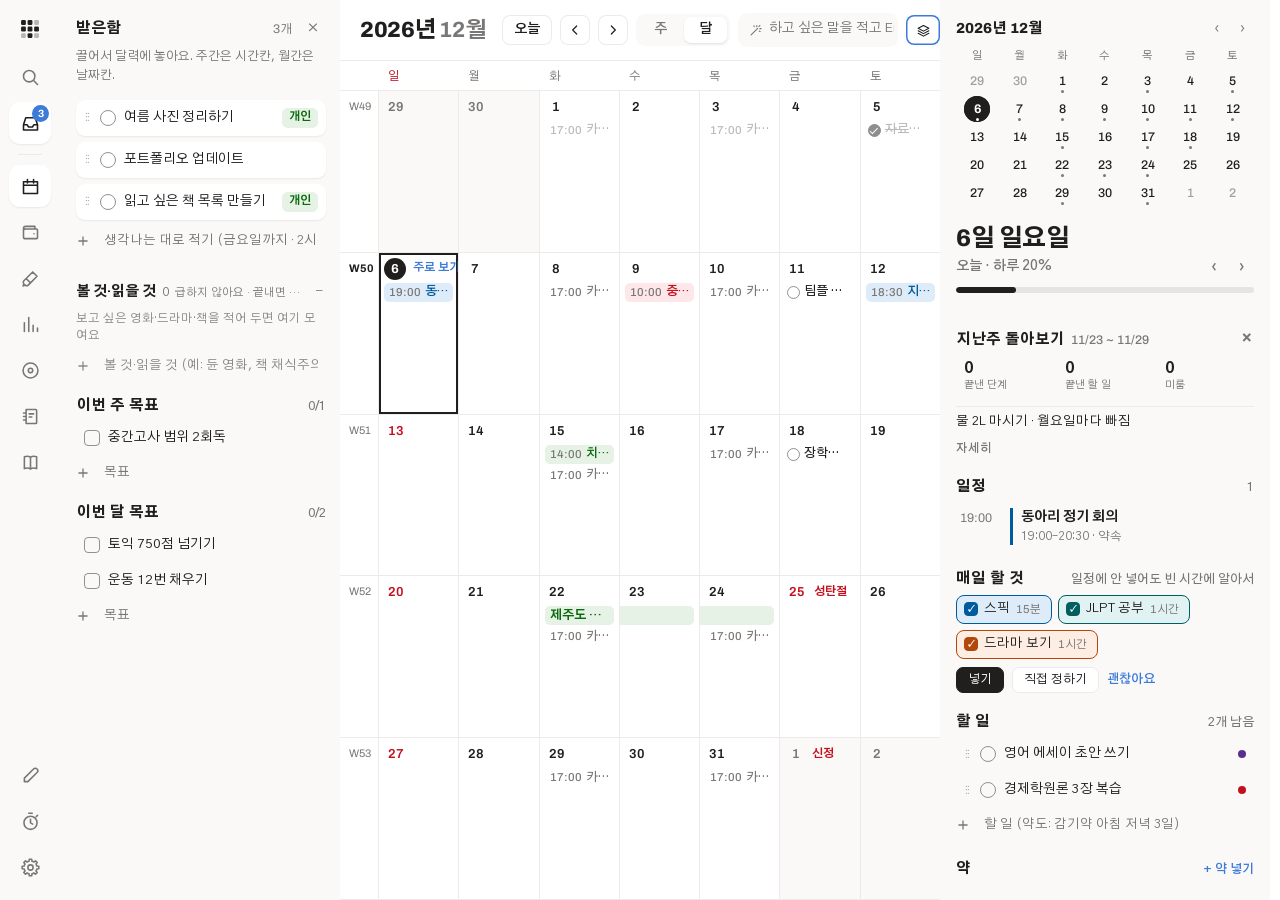
==== index.html @ ebbc8e78 "web 0.20.10-bc2248d" ====
<!doctype html>
<html lang="ko">
  <head>
    <meta charset="UTF-8" />
    <meta name="viewport" content="width=device-width, initial-scale=1.0, maximum-scale=1.0, user-scalable=no, viewport-fit=cover" />
    <meta name="theme-color" content="#A3A3AD" />
    <link rel="manifest" href="./manifest.webmanifest" />
    <link rel="apple-touch-icon" href="./apple-touch-icon.png" />
    <title>기록</title>
    <link rel="icon" type="image/svg+xml" href="./favicon.svg" />
    <link rel="preconnect" href="https://fonts.googleapis.com" />
    <link rel="preconnect" href="https://fonts.gstatic.com" crossorigin />
    <link href="https://fonts.googleapis.com/css2?family=IBM+Plex+Mono:wght@400;500;600&family=IBM+Plex+Sans+KR:wght@400;500;600;700&family=Nunito:wght@600;700;800&display=swap" rel="stylesheet" />
    <script type="module" crossorigin src="./assets/index-BbKGbTPH.js"></script>
    <link rel="stylesheet" crossorigin href="./assets/index-DLinKW2V.css">
  </head>
  <body>
    <!-- 아이폰 화면 자동 업데이트 되돌리기 (lib/liveupdate.js): 새로 받은 화면이 25초 안에 제대로 못 뜨면 예전 화면으로.
         앱 코드가 망가져도 돌도록 여기에 짧게 둠 -->
    <script>
      (function () {
        try {
          var C = window.Capacitor, B = '0.20.10-bc2248d';
          if (!C || !C.isNativePlatform || !C.isNativePlatform() || !C.nativePromise) return;
          var get = function () { return JSON.parse(localStorage.getItem('girok-live') || '{}'); };
          var back = function () {
            var s = get(), b = s.back;
            s.bad = (s.bad || []).filter(function (x) { return x !== B; }).concat([B]).slice(-10);
            delete s.try;
            localStorage.setItem('girok-live', JSON.stringify(s));
            if (!b || !b.path) return;
            C.nativePromise('WebView', 'setServerBasePath', { path: b.path }).then(function () {
              if (b.persist) return C.nativePromise('WebView', 'persistServerBasePath', {});
            });
          };
          var s = get();
          if ((s.bad || []).indexOf(B) >= 0) return back();
          if (!s.try || s.try.id !== B) return;
          s.try.n = (s.try.n || 0) + 1;
          localStorage.setItem('girok-live', JSON.stringify(s));
          if (s.try.n > 3) return back();
          setTimeout(function () { var t = get().try; if (t && t.id === B) back(); }, 25000);
        } catch (e) {}
      })();
    </script>
    <!-- 시작 화면: 플랫 종이색 바탕 가운데 9칸 로고 (예전 화면을 고른 기기는 검은 바탕). 앱 화면이 뜨면 React가 이 내용을 바꿔 그림 -->
    <script>
      (function () {
        var bg = '#fafaf7', fg = '#121212';
        try {
          var u = JSON.parse(localStorage.getItem('yk-ui') || 'null');
          if (u && u.ui === 'classic') { bg = '#000'; fg = '#fff'; }
          else if (matchMedia('(prefers-color-scheme: dark)').matches) { bg = '#151514'; fg = '#e9e8e2'; }
        } catch (e) {}
        document.documentElement.style.setProperty('--boot-bg', bg);
        document.documentElement.style.setProperty('--boot-fg', fg);
      })();
    </script>
    <div id="root"><div id="boot-splash" style="position:fixed;inset:0;background:var(--boot-bg,#fafaf7);color:var(--boot-fg,#121212);display:grid;place-items:center;z-index:9999">
      <svg width="72" height="72" viewBox="0 0 64 64" fill="currentColor" aria-label="기록">
        <rect x="6" y="6" width="14" height="14" rx="3.6"/><rect x="25" y="6" width="14" height="14" rx="3.6"/><rect x="44" y="6" width="14" height="14" rx="3.6" opacity=".3"/>
        <rect x="6" y="25" width="14" height="14" rx="3.6"/><rect x="25" y="25" width="14" height="14" rx="3.6"/><rect x="44" y="25" width="14" height="14" rx="3.6"/>
        <rect x="6" y="44" width="14" height="14" rx="3.6" opacity=".3"/><rect x="25" y="44" width="14" height="14" rx="3.6"/><rect x="44" y="44" width="14" height="14" rx="3.6" opacity=".3"/>
      </svg>
    </div></div>
    <!-- 쉬는 시간 알림 창(#break=)은 시작 화면 없이 (알림이 뜰 때 검은 화면이 깜박이지 않게) -->
    <script>if (/^#break=/.test(location.hash)) document.getElementById('boot-splash').remove();</script>
  </body>
</html>
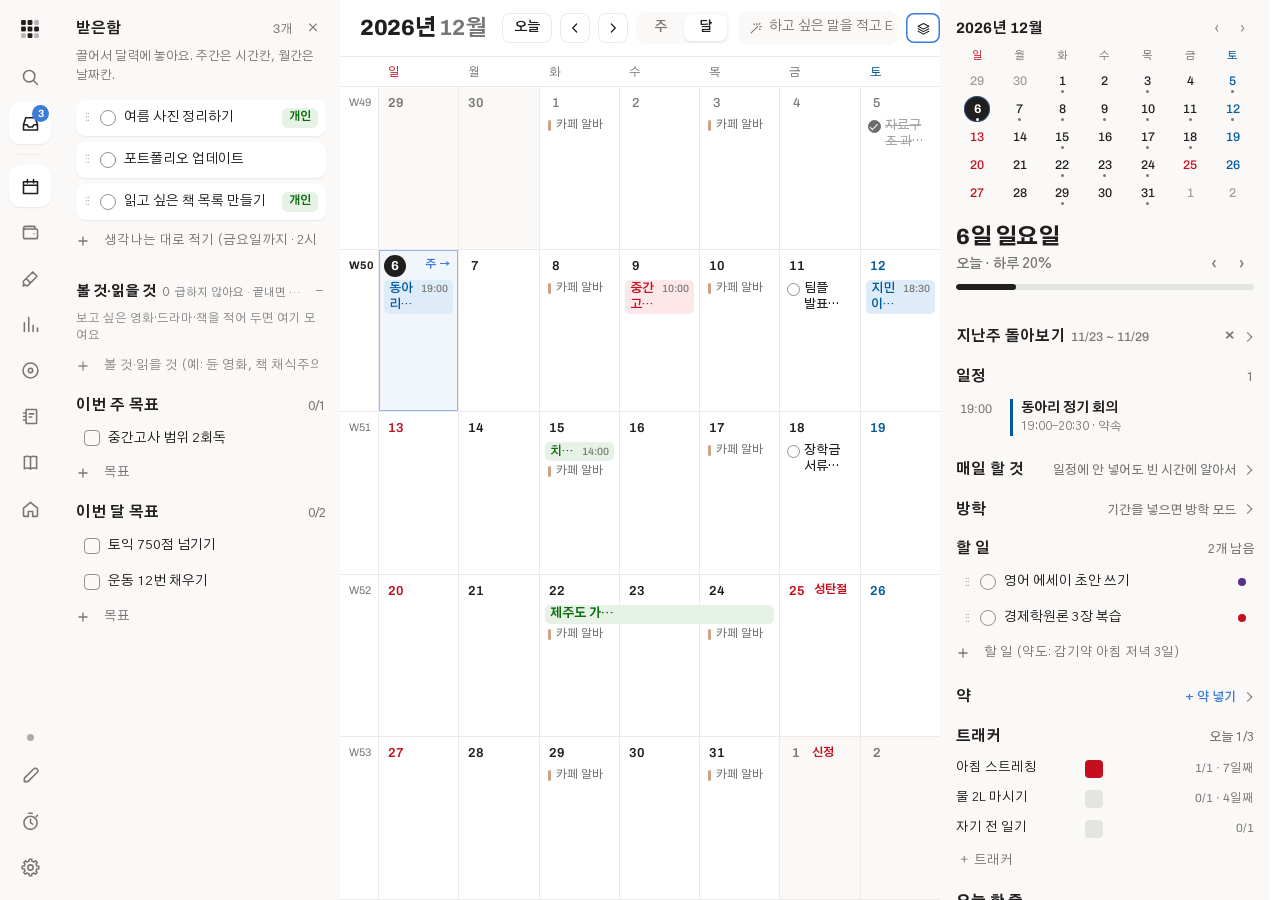
==== commit 367dd455: "web 0.20.23-46574e5" ====
--- a/index.html
+++ b/index.html
@@ -11,8 +11,8 @@
     <link rel="preconnect" href="https://fonts.googleapis.com" />
     <link rel="preconnect" href="https://fonts.gstatic.com" crossorigin />
     <link href="https://fonts.googleapis.com/css2?family=IBM+Plex+Mono:wght@400;500;600&family=IBM+Plex+Sans+KR:wght@400;500;600;700&family=Nunito:wght@600;700;800&display=swap" rel="stylesheet" />
-    <script type="module" crossorigin src="./assets/index-BbKGbTPH.js"></script>
-    <link rel="stylesheet" crossorigin href="./assets/index-DLinKW2V.css">
+    <script type="module" crossorigin src="./assets/index-BGYsm0u8.js"></script>
+    <link rel="stylesheet" crossorigin href="./assets/index-CqKTvM8n.css">
   </head>
   <body>
     <!-- 아이폰 화면 자동 업데이트 되돌리기 (lib/liveupdate.js): 새로 받은 화면이 25초 안에 제대로 못 뜨면 예전 화면으로.
@@ -20,7 +20,7 @@
     <script>
       (function () {
         try {
-          var C = window.Capacitor, B = '0.20.10-bc2248d';
+          var C = window.Capacitor, B = '0.20.23-46574e5';
           if (!C || !C.isNativePlatform || !C.isNativePlatform() || !C.nativePromise) return;
           var get = function () { return JSON.parse(localStorage.getItem('girok-live') || '{}'); };
           var back = function () {
--- a/assets/index-CqKTvM8n.css
+++ b/assets/index-CqKTvM8n.css
@@ -0,0 +1 @@
+@font-face{font-family:Pretendard Variable;src:url(./pretendard-CJuje-Rk.woff2) format("woff2");font-weight:45 920;font-style:normal;font-display:swap}:root{--bg: #fbf3f5;--surface: #ffffff;--surface-2: #fdf1f4;--tab: #f6dfe6;--line: #f1dde3;--fg: #4a3a42;--muted: #9b8790;--accent: #f29bb2;--accent-strong: #d9688b;--accent-soft: #fde6ed;--on-accent: #ffffff;--sun: #e0647f;--sat: #6f8fd8;--ok: #67b98c;--danger: #d9534f;--shadow: 0 14px 34px -22px rgba(201, 92, 128, .45);--font-display: "Pretendard Variable", Pretendard, "Apple SD Gothic Neo", "Malgun Gothic", sans-serif;--font-body: "IBM Plex Sans KR", "Apple SD Gothic Neo", "Malgun Gothic", system-ui, sans-serif;--font-num: "Nunito", "IBM Plex Sans KR", system-ui, sans-serif;--title-tracking: -1px;--title-tracking-sm: -.5px;--r-lg: 22px;--r-md: 14px;--r-sm: 9px}@media (prefers-color-scheme: dark){:root:not([data-theme=light]){--bg: #1d1619;--surface: #271f23;--surface-2: #2f262a;--tab: #3a2c32;--line: #3c3036;--fg: #f4e8ec;--muted: #ab959e;--accent: #f29bb2;--accent-strong: #f5a6bd;--accent-soft: #432c36;--on-accent: #2a1820;--sun: #f28aa0;--sat: #9bb4ee;--ok: #82cfa4;--danger: #f0817d;--shadow: 0 14px 34px -22px rgba(0, 0, 0, .7);color-scheme:dark}}:root[data-theme=dark]{--bg: #1d1619;--surface: #271f23;--surface-2: #2f262a;--tab: #3a2c32;--line: #3c3036;--fg: #f4e8ec;--muted: #ab959e;--accent: #f29bb2;--accent-strong: #f5a6bd;--accent-soft: #432c36;--on-accent: #2a1820;--sun: #f28aa0;--sat: #9bb4ee;--ok: #82cfa4;--danger: #f0817d;--shadow: 0 14px 34px -22px rgba(0, 0, 0, .7);color-scheme:dark}*{box-sizing:border-box}::-webkit-scrollbar{width:8px;height:8px}::-webkit-scrollbar-track{background:transparent}::-webkit-scrollbar-thumb{background:color-mix(in srgb,var(--accent) 35%,transparent);border-radius:99px;border:2px solid transparent;background-clip:padding-box}::-webkit-scrollbar-thumb:hover{background-color:color-mix(in srgb,var(--accent) 70%,transparent)}::-webkit-scrollbar-corner{background:transparent}::-webkit-scrollbar-button{display:none;width:0;height:0}@supports not selector(::-webkit-scrollbar){*{scrollbar-width:thin;scrollbar-color:color-mix(in srgb,var(--accent) 45%,transparent) transparent}}html,body,#root{height:100%}html{-webkit-text-size-adjust:100%;text-size-adjust:100%}body{margin:0;background:var(--bg);color:var(--fg);font-family:var(--font-body);font-size:calc(14px * var(--fs, 1));line-height:1.45;-webkit-font-smoothing:antialiased}button,input,select,textarea{font:inherit;color:inherit}button{cursor:pointer;background:none;border:0;padding:0}button:disabled{cursor:default;opacity:.45}:focus-visible{outline:2px solid var(--accent-strong);outline-offset:2px;border-radius:6px}input,select,textarea{background:var(--surface-2);border:1px solid var(--line);border-radius:var(--r-sm);padding:7px 10px;min-width:0}input:focus,select:focus,textarea:focus{outline:none;border-color:var(--accent);background:var(--surface)}.icon{flex:none;display:block}h1,h2,h3{margin:0;font-weight:700;font-family:var(--font-display);letter-spacing:var(--title-tracking);text-wrap:balance}p{margin:0}.icon-btn{display:grid;place-items:center;width:30px;height:30px;border-radius:50%;color:var(--muted);transition:background .15s,color .15s}.icon-btn:hover:not(:disabled){background:var(--accent-soft);color:var(--accent-strong)}.icon-btn.is-danger{background:var(--danger);color:#fff}.icon-btn--ghost{width:24px;height:24px;opacity:.6}.pill-btn{display:inline-flex;align-items:center;gap:6px;padding:7px 14px;border-radius:999px;background:var(--surface-2);border:1px solid var(--line);font-size:calc(13px * var(--fs, 1));font-weight:500;white-space:nowrap}.pill-btn:hover:not(:disabled){border-color:var(--accent)}.pill-btn--solid{background:var(--accent-strong);border-color:var(--accent-strong);color:var(--on-accent)}.pill-btn--solid:hover:not(:disabled){filter:brightness(1.05)}.pill-btn--ghost{background:transparent}.pill-btn--danger{color:var(--danger)}.pill-btn--danger.is-on{background:var(--danger);color:#fff;border-color:var(--danger)}.text-btn{display:inline-flex;align-items:center;gap:4px;color:var(--accent-strong);font-size:calc(12.5px * var(--fs, 1));font-weight:500}.text-btn:hover{text-decoration:underline}.hint{font-size:calc(11.5px * var(--fs, 1));color:var(--muted)}.empty{font-size:calc(12.5px * var(--fs, 1));color:var(--muted);padding:10px 4px}.count{font-family:var(--font-num);font-weight:700;font-size:calc(12px * var(--fs, 1));color:var(--muted);font-variant-numeric:tabular-nums}.app{display:grid;grid-template-columns:84px minmax(0,1fr);height:100%}.new-btn{display:flex;flex-direction:column;align-items:center;gap:3px;width:58px;padding:10px 0 7px;border-radius:18px;background:var(--accent-strong);color:var(--on-accent);box-shadow:0 8px 18px -10px var(--accent-strong);font-size:calc(11px * var(--fs, 1));font-weight:600}.new-btn:hover{filter:brightness(1.05)}.nav{display:flex;flex-direction:column;gap:4px;width:100%}.main{min-width:0;height:100%;overflow:auto}.home{display:flex;flex-direction:column;min-height:100%;padding:20px 16px}.board{flex:1;display:grid;row-gap:16px;grid-template-rows:minmax(calc(100vh - 40px),auto);grid-template-columns:var(--board-cols, minmax(0, 1fr) 16px var(--w-day, 340px) 16px var(--w-side, 310px));padding:0 8px}body.is-resizing{cursor:col-resize;-webkit-user-select:none;user-select:none}.panel{position:relative;min-width:0;min-height:0;display:flex;flex-direction:column;background:var(--surface);border:1px solid var(--line);border-radius:var(--r-lg);box-shadow:var(--shadow)}.item{display:flex;align-items:center;gap:6px;min-width:0;cursor:grab;-webkit-user-select:none;user-select:none}.item.is-dragging{opacity:.4}.item__title{flex:1;min-width:0;overflow:hidden;text-overflow:ellipsis;white-space:nowrap}.item__repeat{flex:none;color:var(--muted)}.item__time{font-family:var(--font-num);font-size:calc(10.5px * var(--fs, 1));font-weight:700;color:var(--muted);font-variant-numeric:tabular-nums}.item__dot{width:6px;height:6px;border-radius:50%;background:var(--c);flex:none}.item__check{flex:none;display:grid;place-items:center;width:14px;height:14px;border-radius:4px;border:1.6px solid var(--c);color:#fff}.item.is-done .item__check{background:var(--c)}.item.is-done .item__title{text-decoration:line-through;opacity:.5}.item--chip{padding:2px 6px;border-radius:7px;font-size:calc(11.5px * var(--fs, 1));background:color-mix(in srgb,var(--c) 20%,var(--surface))}.item--chip.is-task{background:transparent}.item--chip:hover{background:color-mix(in srgb,var(--c) 32%,var(--surface))}.item--row{padding:8px 10px;border-radius:12px;font-size:calc(13.5px * var(--fs, 1));background:var(--surface-2);border:1px solid transparent}.item--row:hover{border-color:color-mix(in srgb,var(--c) 55%,transparent)}.item--row .item__check{width:18px;height:18px;border-radius:6px}.item--row .item__time{font-size:calc(11px * var(--fs, 1))}.item__label{font-size:calc(10.5px * var(--fs, 1));padding:1px 7px;border-radius:99px;background:color-mix(in srgb,var(--c) 22%,var(--surface));color:var(--fg);white-space:nowrap}.quickadd{display:flex;align-items:center;gap:6px;padding:7px 10px;border-radius:12px;color:var(--muted);border:1px dashed var(--line)}.quickadd:focus-within{border-style:solid;border-color:var(--accent);color:var(--accent-strong);background:var(--surface)}.quickadd input{flex:1;border:0;background:transparent;padding:0;font-size:calc(13px * var(--fs, 1))}.quickadd input:focus{background:transparent}.quickadd--compact{padding:3px 6px;border-radius:8px;border-color:transparent}.quickadd--compact input{font-size:calc(11.5px * var(--fs, 1))}.quickadd--compact:hover{border-color:var(--line)}.add-line{display:flex;align-items:center;gap:6px;padding:7px 10px;font-size:calc(12.5px * var(--fs, 1));color:var(--muted);border-radius:10px}.add-line:hover{color:var(--accent-strong);background:var(--surface-2)}.cal{display:flex;flex-direction:column;height:100%;min-height:0;gap:4px}.month{flex:1;min-height:0;display:flex;flex-direction:column}.is-sun{color:var(--sun)!important}.is-sat{color:var(--sat)!important}.item__days{flex:none;font-family:var(--font-num);font-size:calc(10px * var(--fs, 1));font-weight:700;color:var(--c);filter:brightness(.85);font-variant-numeric:tabular-nums}.item--span,.span-gap{flex:none;height:20px}.item--span{margin:0 -4px;padding:0 6px;border-radius:0;font-size:calc(11.5px * var(--fs, 1));background:color-mix(in srgb,var(--c) 30%,var(--surface))}.item--span.is-start{margin-left:0;border-top-left-radius:7px;border-bottom-left-radius:7px}.item--span.is-end{margin-right:0;border-top-right-radius:7px;border-bottom-right-radius:7px}.item--span:hover{background:color-mix(in srgb,var(--c) 42%,var(--surface))}.item--span .item__title{font-weight:500}.item--span.has-title{position:relative;z-index:1;overflow:visible}.item--span.has-title .item__title{flex:none;width:max-content;max-width:calc(var(--span) * 100% + (var(--span) - 1) * 8px - 16px)}.week{flex:1;min-height:0;display:grid;grid-template-columns:repeat(4,minmax(0,1fr));grid-template-rows:repeat(2,minmax(330px,1fr));gap:10px;padding-top:10px}.day__section{display:flex;flex-direction:column;gap:6px;padding:8px 4px;border-radius:14px}.day__section.is-over{background:var(--accent-soft)}.section-head{display:flex;align-items:center;gap:8px;padding:0 4px;color:var(--fg)}.section-head h3{font-size:calc(14.5px * var(--fs, 1));letter-spacing:var(--title-tracking-sm)}.section-head .text-btn{margin-left:auto}.routine{display:flex;align-items:center;gap:10px;width:100%;padding:7px 10px;border-radius:12px;text-align:left;background:color-mix(in srgb,var(--c) 10%,var(--surface));border:1px solid color-mix(in srgb,var(--c) 25%,transparent)}.routine.is-done{background:color-mix(in srgb,var(--c) 30%,var(--surface))}.panel--inbox{flex:1 1 0;min-height:200px}.inbox__scroll{flex:1;min-height:0;overflow-y:auto;display:flex;flex-direction:column;padding:14px 12px 10px}.panel--inbox .section-head{color:var(--accent-strong)}.panel--inbox .section-head h3{color:var(--fg)}.goal-section,.inbox__section{display:flex;flex-direction:column;gap:6px;padding:4px 4px 12px}.goal-section+.goal-section,.inbox__section{border-top:1.5px dashed var(--line);padding-top:12px}.inbox__section{flex:1}.inbox__section.is-over{background:var(--accent-soft);border-radius:14px}.goal-list{display:flex;flex-direction:column;gap:4px}.goal-row{display:flex;align-items:center;gap:8px;padding:6px 8px 6px 10px;border-radius:11px;background:var(--accent-soft);font-size:calc(13px * var(--fs, 1))}.goal-row__check{flex:none;display:grid;place-items:center;width:17px;height:17px;border-radius:50%;border:1.6px solid var(--accent-strong);color:#fff}.goal-row.is-done .goal-row__check{background:var(--accent-strong)}.goal-row__text{flex:1;min-width:0;overflow-wrap:anywhere}.goal-row.is-done .goal-row__text{text-decoration:line-through;color:var(--muted)}.goal-row__del{display:grid;place-items:center;width:20px;height:20px;border-radius:50%;color:var(--muted);opacity:0}.goal-row:hover .goal-row__del,.goal-row__del:focus-visible{opacity:1}.inbox-list{display:flex;flex-direction:column;gap:5px}.panel--timer{flex:none;padding:14px 14px 12px}.timer__mini{position:absolute;top:8px;right:8px}.play-btn{display:grid;place-items:center;width:48px;height:48px;border-radius:50%;background:var(--accent-strong);color:var(--on-accent);box-shadow:0 10px 20px -12px var(--accent-strong)}.work{display:flex;flex-direction:column;gap:10px}.work__total{display:flex;flex-direction:column;align-items:center;padding:6px 0 2px}.work__label{font-size:calc(12px * var(--fs, 1));color:var(--muted)}.work__big{margin-top:4px;padding:6px 16px;border-radius:14px;font-family:var(--font-num);font-size:calc(34px * var(--fs, 1));font-weight:800;letter-spacing:.04em;line-height:1.15;font-variant-numeric:tabular-nums;color:var(--accent-strong);background:var(--accent-soft);box-shadow:inset 0 0 0 1px color-mix(in srgb,var(--accent) 35%,transparent)}.work__list{display:flex;flex-direction:column;gap:5px;max-height:190px;overflow-y:auto}.wprog{display:flex;align-items:center;gap:8px;padding:6px 6px 6px 10px;border-radius:12px;background:var(--surface-2)}.wprog__dot{width:8px;height:8px;border-radius:50%;background:var(--line);flex:none}.wprog.is-on .wprog__dot{background:var(--ok);box-shadow:0 0 0 3px color-mix(in srgb,var(--ok) 30%,transparent);animation:pulse 1.6s infinite}.wprog__name{flex:1;min-width:0;font-size:calc(13px * var(--fs, 1));overflow:hidden;text-overflow:ellipsis;white-space:nowrap}.wprog__name small{display:block;font-size:calc(10.5px * var(--fs, 1));color:var(--muted)}.wprog__time{font-family:var(--font-num);font-weight:700;font-size:calc(12.5px * var(--fs, 1));white-space:nowrap;font-variant-numeric:tabular-nums}@keyframes pulse{50%{box-shadow:0 0 0 6px transparent}}.addprog{display:flex;flex-direction:column;gap:8px}.addprog__btns{display:flex;justify-content:flex-end;gap:6px}.seg{display:inline-grid;grid-auto-flow:column;grid-auto-columns:1fr;padding:3px;border-radius:99px;background:var(--surface-2);border:1px solid var(--line)}.seg button{padding:4px 12px;border-radius:99px;font-size:calc(12px * var(--fs, 1));font-weight:600;color:var(--muted);white-space:nowrap;text-align:center}.seg button.is-on{background:var(--surface);color:var(--accent-strong);box-shadow:0 2px 8px -4px color-mix(in srgb,var(--accent-strong) 50%,transparent)}.mini-shell{height:100%;padding:12px;display:flex}.mini-shell .panel--timer{flex:1;display:flex;flex-direction:column;gap:12px;justify-content:center}.panel--timer.is-mini .timer__mini{top:10px;right:10px}.toast{position:fixed;left:50%;bottom:calc(24px + env(safe-area-inset-bottom,0px));z-index:70;transform:translate(-50%);display:flex;align-items:center;gap:14px;max-width:calc(100vw - 32px);padding:10px 10px 10px 18px;border-radius:99px;font-size:calc(13px * var(--fs, 1));background:var(--fg);color:var(--bg);box-shadow:0 14px 30px -14px #00000073;animation:toast-in .18s ease-out}.toast span{overflow:hidden;text-overflow:ellipsis;white-space:nowrap}.toast__undo{flex:none;padding:5px 12px;border-radius:99px;font-weight:600;color:var(--fg);background:var(--accent)}.m-shell~.toast,.m-shell+.toast{bottom:calc(88px + env(safe-area-inset-bottom,0px))}@keyframes toast-in{0%{opacity:0;transform:translate(-50%,8px)}}.sticker{position:absolute;-webkit-user-select:none;user-select:none;touch-action:none}.sticker img{width:100%;display:block;pointer-events:none}.modal-backdrop{position:fixed;top:0;right:0;bottom:0;left:0;z-index:60;display:grid;place-items:center;padding:16px;background:color-mix(in srgb,color-mix(in srgb,var(--accent-strong) 30%,#1a1a1a) 35%,transparent);-webkit-backdrop-filter:blur(3px);backdrop-filter:blur(3px)}.modal{width:min(520px,100%);max-height:calc(100vh - 32px);overflow-y:auto;display:flex;flex-direction:column;gap:16px;padding:20px 22px;background:var(--surface);border-radius:24px;box-shadow:0 30px 70px -30px color-mix(in srgb,var(--accent-strong) 55%,#000)}.field{display:flex;flex-direction:column;gap:7px;min-width:0}.chip{display:inline-flex;align-items:center;gap:5px;padding:5px 12px;border-radius:99px;font-size:calc(12.5px * var(--fs, 1));background:var(--surface-2);border:1px solid var(--line)}.chip.is-on{border-color:var(--accent-strong);color:var(--accent-strong);background:var(--accent-soft);font-weight:600}.chip.chip--plat{border-color:color-mix(in srgb,var(--pc) 55%,transparent);background:color-mix(in srgb,var(--pc) 14%,var(--surface));color:var(--fg)}.chip.chip--plat.is-on{background:var(--pc);border-color:var(--pc);color:var(--pf)}.warn{font-size:calc(12px * var(--fs, 1));color:var(--danger)}.page{max-width:1120px;margin:0 auto;padding:28px 24px 60px;display:flex;flex-direction:column;gap:20px}.page__head{display:flex;align-items:flex-end;justify-content:space-between;gap:16px;flex-wrap:wrap}.page__head h1{font-size:calc(32px * var(--fs, 1))}.eyebrow{font-family:var(--font-num);font-size:calc(11px * var(--fs, 1));font-weight:800;letter-spacing:.2em;color:var(--accent-strong)}.tiles{display:grid;grid-template-columns:1.4fr 1fr 1fr 1.2fr;gap:12px}.dot{width:22px;height:22px;border-radius:7px;display:inline-block;vertical-align:middle}.dot.ok{background:var(--c)}.dot.miss{background:color-mix(in srgb,var(--c) 18%,var(--surface));border:1px solid color-mix(in srgb,var(--c) 35%,transparent)}.dot.future{background:var(--surface-2)}.dot.off{background:transparent;border:1px dashed var(--line);cursor:default}.manage{display:flex;flex-direction:column;gap:10px;padding:18px;border-radius:20px;background:var(--surface);border:1px solid var(--line)}.manage h2{font-size:calc(19px * var(--fs, 1))}.manage__list{display:flex;flex-direction:column;gap:6px}.mrow,.manage__new{display:flex;align-items:center;gap:10px;flex-wrap:wrap;padding:6px;border-radius:14px}.mrow{background:color-mix(in srgb,var(--c) 8%,var(--surface-2))}.mrow>input:not(.icon-input),.manage__new>input:not(.icon-input){flex:1 1 160px}.manage__new{border:1px dashed var(--line)}.mrow__swatch{width:14px;height:14px;border-radius:50%;background:var(--c)}.mrow__meta{font-size:calc(12px * var(--fs, 1));color:var(--muted)}.icon-input{width:42px;text-align:center}.daypick{display:flex;gap:3px}.daypick button{width:26px;height:26px;border-radius:50%;font-size:calc(11.5px * var(--fs, 1));color:var(--muted);background:var(--surface);border:1px solid var(--line)}.daypick button.is-on{background:var(--accent-strong);border-color:var(--accent-strong);color:var(--on-accent)}.colorpick{display:flex;gap:4px}.colorpick button{width:18px;height:18px;border-radius:50%;background:var(--c);border:2px solid var(--surface);box-shadow:0 0 0 1px var(--line)}.colorpick button.is-on{box-shadow:0 0 0 2px var(--fg)}.colorpick__custom{position:relative;width:18px;height:18px;border-radius:50%;cursor:pointer;background:conic-gradient(from 0deg,#f29bb2,#f5c27f,#e9c75a,#7fcfb0,#86bdf0,#b79cf0,#f29bb2);border:2px solid var(--surface);box-shadow:0 0 0 1px var(--line)}.colorpick__custom.is-on{background:var(--c);box-shadow:0 0 0 2px var(--fg)}.colorpick__custom input{position:absolute;top:0;right:0;bottom:0;left:0;width:100%;height:100%;opacity:0;cursor:pointer}.setting{display:flex;align-items:center;justify-content:space-between;gap:12px;padding:6px 2px;flex-wrap:wrap}.sync-form{display:flex;flex-direction:column;gap:8px;max-width:360px}.sync-status{display:flex;align-items:center;gap:10px}.sync-status b{display:block;font-weight:600}.sync-status small{display:block;color:var(--muted);font-size:calc(12px * var(--fs, 1));overflow-wrap:anywhere}.sync-dot{flex:none;width:10px;height:10px;border-radius:50%;background:var(--ok)}.sync-dot--syncing{background:var(--accent);animation:pulse 1.2s infinite}.sync-dot--error{background:var(--danger)}.sync-choose{border-color:var(--accent);background:var(--accent-soft)}code{font-size:.92em;padding:1px 5px;border-radius:5px;background:var(--surface-2)}.setting--accent{align-items:flex-start}.btn-row{display:flex;gap:8px;flex-wrap:wrap}.note{font-size:calc(12.5px * var(--fs, 1));color:var(--accent-strong)}@media (max-width: 1240px){.tiles{grid-template-columns:repeat(2,minmax(0,1fr))}}@media (max-width: 860px){.app{grid-template-columns:minmax(0,1fr);grid-template-rows:auto minmax(0,1fr)}.new-btn{flex-direction:row;width:auto;padding:8px 12px;gap:6px}.nav{flex-direction:row;width:auto;margin:0}.board{grid-template-columns:minmax(0,1fr);padding:0}.week{grid-template-columns:repeat(2,minmax(0,1fr));grid-template-rows:none}.panel--inbox{min-height:360px}}.m-shell{height:100%;display:flex;flex-direction:column;background:var(--bg)}.m-main{flex:1;min-height:0;overflow-y:auto;padding:12px 12px calc(96px + env(safe-area-inset-bottom,0px))}.m-main .panel{box-shadow:none}.m-main .panel--inbox{contain:none;flex:none;min-height:0}.m-main .inbox__scroll{overflow:visible}.m-main .inbox__section .hint{display:none}.m-main .page{padding:4px 4px 24px;gap:14px}.m-main .page__head h1{font-size:calc(24px * var(--fs, 1))}.m-main .item--row{padding:10px 12px;font-size:calc(14.5px * var(--fs, 1))}.m-main .item--row .item__check{width:21px;height:21px}.m-main .routine,.m-main .quickadd{padding:10px 12px}.m-main .quickadd input{font-size:calc(15px * var(--fs, 1))}@media (prefers-reduced-motion: reduce){*{transition:none!important;animation:none!important}}.budget{display:flex;flex-direction:column;gap:6px;margin-top:4px}.ledger__h2{display:flex;align-items:center;justify-content:space-between;gap:10px;flex-wrap:wrap}.ledger__h2 h2{font-size:calc(19px * var(--fs, 1))}.field{display:flex;flex-direction:column;gap:5px;min-width:0}.field>span:first-child{font-size:calc(12px * var(--fs, 1));color:var(--muted);font-weight:500}.entry-form{gap:14px}.entry-form.is-edit{border-color:var(--accent);box-shadow:0 0 0 3px var(--accent-soft)}.entry-form__row{display:grid;grid-template-columns:minmax(0,1.3fr) minmax(0,1fr);gap:10px}.amount{display:flex;align-items:center;gap:6px}.amount input{flex:1;font-family:var(--font-num);font-size:calc(22px * var(--fs, 1));font-weight:800;padding:6px 12px;text-align:right;font-variant-numeric:tabular-nums}.amount b{font-weight:600;color:var(--muted)}.catpick{display:flex;flex-wrap:wrap;gap:6px}.catchip{display:inline-flex;align-items:center;gap:4px;padding:5px 11px;border-radius:99px;font-size:calc(12.5px * var(--fs, 1));background:color-mix(in srgb,var(--c) 12%,var(--surface));border:1px solid color-mix(in srgb,var(--c) 30%,transparent)}.catchip.is-on{background:var(--c);border-color:var(--c);color:#fff;font-weight:600;text-shadow:0 1px 2px rgba(0,0,0,.15)}.entry-form__btns{justify-content:flex-end}.budget-input{display:flex;align-items:center;gap:8px;padding-top:10px;border-top:1px dashed var(--line);flex-wrap:wrap}.budget-input label{font-size:calc(12.5px * var(--fs, 1));color:var(--muted)}.budget-input input{flex:1 1 120px;text-align:right;font-family:var(--font-num);font-weight:700}.catman{display:flex;flex-direction:column;gap:6px}.catman .seg{align-self:flex-start;margin-bottom:4px}.m-back{display:inline-flex;align-items:center;gap:4px;margin:0 0 8px;padding:6px 4px;color:var(--accent-strong);font-weight:500}.m-main .manage{padding:14px}.m-main .amount input,.m-main .budget-input input{font-size:calc(18px * var(--fs, 1))}.quick{gap:8px;background:linear-gradient(150deg,var(--accent-soft),var(--surface) 70%)}.regret-check{display:flex;align-items:center;gap:6px;font-size:calc(13px * var(--fs, 1));color:var(--muted);cursor:pointer}.regret-check input{accent-color:var(--accent-strong)}@keyframes fresh{0%,60%{background:var(--accent-soft)}to{background:transparent}}.drawer{position:fixed;z-index:50;top:0;bottom:0;left:84px;width:min(440px,calc(100vw - 84px));display:flex;flex-direction:column;gap:12px;padding:calc(20px + env(safe-area-inset-top,0px)) 20px calc(16px + env(safe-area-inset-bottom,0px));background:var(--surface);border-right:1px solid var(--line);box-shadow:24px 0 50px -30px color-mix(in srgb,var(--accent-strong) 45%,#000);animation:drawer-in .22s ease-out}@keyframes drawer-in{0%{transform:translate(-24px);opacity:0}}.capture{gap:12px}.capture .capture__list{max-height:none;flex:1;min-height:0}.m-shell~.drawer{left:0}.m-shell~.drawer{width:100%;border-right:0;padding-left:max(16px,env(safe-area-inset-left,0px));padding-right:max(16px,env(safe-area-inset-right,0px))}@media (prefers-reduced-motion: reduce){.drawer{animation:none}}.capture__list{display:flex;flex-direction:column;gap:8px;max-height:min(52vh,460px);overflow-y:auto;padding-right:2px}.capture__spacer{flex:1}.crow{display:grid;grid-template-columns:auto minmax(0,1fr) auto;gap:10px;align-items:start;padding:10px;border-radius:14px;background:var(--surface-2);border:1px solid var(--line);--k: var(--accent-strong)}.crow--todo{--k: var(--sat)}.crow--out{--k: var(--danger)}.crow--in{--k: var(--ok)}.crow__kind{min-width:50px;padding:5px 8px;border-radius:99px;font-size:calc(12px * var(--fs, 1));font-weight:700;color:var(--k);background:color-mix(in srgb,var(--k) 14%,var(--surface));border:1px solid color-mix(in srgb,var(--k) 35%,transparent)}.crow__kind:hover{background:color-mix(in srgb,var(--k) 24%,var(--surface))}.crow__body{display:flex;flex-direction:column;gap:6px;min-width:0}.crow__title{font-weight:600;font-size:calc(14.5px * var(--fs, 1));background:var(--surface)}.crow__line{display:flex;align-items:center;gap:6px;flex-wrap:wrap}.crow__amount{width:130px;text-align:right;font-family:var(--font-num);font-weight:800;font-size:calc(16px * var(--fs, 1));background:var(--surface);font-variant-numeric:tabular-nums}.crow__unit{color:var(--muted)}.crow__line select{background:var(--surface)}.crow__meta{display:flex;align-items:center;gap:6px;flex-wrap:wrap;font-size:calc(12.5px * var(--fs, 1))}.crow__meta input{padding:4px 8px;font-size:calc(12.5px * var(--fs, 1));background:var(--surface)}.crow__memo{flex:1 1 120px}.crow__regret{display:inline-flex;align-items:center;gap:2px;cursor:pointer}@media (max-width: 560px){.crow__meta input[type=date]{flex:1 1 120px}}.ledger{max-width:860px}.entry-form__btns{align-items:center}.entry-form__spacer{flex:1}.csum{display:flex;flex-direction:column;gap:8px;padding:12px 14px;border-radius:14px;background:var(--accent-soft);border:1px solid color-mix(in srgb,var(--accent) 40%,transparent)}.csum h3{font-size:calc(15px * var(--fs, 1));letter-spacing:var(--title-tracking-sm)}.csum__group{display:grid;grid-template-columns:74px minmax(0,1fr);gap:8px;align-items:start;--k: var(--accent-strong)}.csum__kind{font-size:calc(12px * var(--fs, 1));font-weight:700;color:var(--k);padding-top:1px}.csum__group ul{margin:0;padding:0;list-style:none;display:flex;flex-direction:column;gap:3px;font-size:calc(13px * var(--fs, 1))}.csum__group--skip{--k: var(--muted);padding-top:8px;border-top:1px dashed color-mix(in srgb,var(--accent) 40%,transparent)}.csum__group--skip ul{color:var(--muted);text-decoration:none}.capture__sub{margin-top:4px}.crow.is-dup{opacity:.6;border-style:dashed}.crow.is-dup .crow__kind{filter:grayscale(1)}.crow__dup{display:flex;align-items:center;justify-content:space-between;gap:8px;flex-wrap:wrap;font-size:calc(12px * var(--fs, 1));color:var(--muted)}.crow.is-dup .crow__dup,.crow__dup .text-btn{opacity:1}.pin-btn.is-on{background:var(--accent-soft);color:var(--accent-strong)}.new-btn.is-open{outline:3px solid var(--accent-soft)}.crow--routine,.crow--check{--k: var(--ok)}.crow__days{display:flex;gap:4px;flex-wrap:wrap}.crow__days button{width:30px;height:28px;border-radius:9px;font-size:calc(12px * var(--fs, 1));background:var(--surface);border:1px solid var(--line);color:var(--muted)}.crow__days button.is-on{background:var(--ok);border-color:var(--ok);color:#fff;font-weight:700}.crow__title--static{padding:6px 2px;font-weight:600;font-size:calc(14.5px * var(--fs, 1))}span.crow__kind{display:inline-block;text-align:center}.crow__emoji{flex:none;width:30px;text-align:center;font-size:calc(18px * var(--fs, 1))}.crow__line .crow__title{flex:1;min-width:0}.ctxmenu{position:fixed;z-index:90;min-width:150px;padding:5px;border-radius:12px;display:flex;flex-direction:column;gap:2px;background:var(--surface);border:1px solid var(--line);box-shadow:0 16px 36px -14px color-mix(in srgb,var(--accent-strong) 45%,#000)}.ctxmenu button{display:flex;align-items:center;gap:8px;padding:8px 10px;border-radius:8px;font-size:calc(13px * var(--fs, 1));text-align:left}.ctxmenu button:hover,.ctxmenu button:focus-visible{background:var(--surface-2);outline:none}.ctxmenu button.is-danger{color:var(--danger)}.ctxmenu button.is-danger:hover,.ctxmenu button.is-danger:focus-visible{background:color-mix(in srgb,var(--danger) 12%,var(--surface))}.qbar{position:sticky;top:env(safe-area-inset-top,0px);z-index:40;padding:14px 16px 10px;background:color-mix(in srgb,var(--bg) 88%,transparent);-webkit-backdrop-filter:blur(8px);backdrop-filter:blur(8px)}.qbar__box{position:relative;max-width:880px;margin:0 auto;display:flex;align-items:center;gap:8px;padding:6px 6px 6px 16px;border-radius:26px;background:var(--surface);border:1px solid var(--line);box-shadow:0 6px 20px -14px color-mix(in srgb,var(--accent-strong) 60%,transparent);transition:border-color .15s,box-shadow .15s}.qbar__box:focus-within{border-color:var(--accent);box-shadow:0 10px 28px -14px color-mix(in srgb,var(--accent-strong) 70%,transparent)}.qbar.is-open .qbar__box{border-bottom-left-radius:14px;border-bottom-right-radius:14px}.qbar__icon{color:var(--accent-strong)}.qbar__input{flex:1;min-width:0;resize:none;border:0;background:none;padding:8px 0;font-size:calc(15px * var(--fs, 1));line-height:1.5;max-height:140px;overflow-y:auto}.qbar__input:focus{background:none}.qbar__go{flex:none;padding:9px 18px;border-radius:20px}.qbar__clear{flex:none}.qbar__drop{max-width:880px;margin:6px auto 0;padding:14px;border-radius:18px;display:flex;flex-direction:column;gap:10px;background:var(--surface);border:1px solid var(--line);box-shadow:0 24px 50px -24px color-mix(in srgb,var(--accent-strong) 55%,#000);max-height:min(70vh,640px);overflow-y:auto}.qbar__rows{display:grid;grid-template-columns:repeat(auto-fill,minmax(340px,1fr));gap:8px}.qbar__foot{display:flex;align-items:center;gap:8px;flex-wrap:wrap;padding-top:8px;border-top:1px solid var(--line)}.qbar .capture__list{max-height:none}.main>.home{min-height:auto}.m-main .qbar{position:relative;top:auto;margin:-12px -12px 8px;padding:10px 12px 8px;background:transparent;-webkit-backdrop-filter:none;backdrop-filter:none}.m-main .qbar__input{font-size:calc(16px * var(--fs, 1))}.m-main .qbar__rows{grid-template-columns:minmax(0,1fr)}.m-main .qbar__go{padding:8px 14px}@media (max-width: 560px){.qbar__rows{grid-template-columns:minmax(0,1fr)}}.qbar__drop{position:absolute;left:0;right:0;top:calc(100% - 4px);width:min(880px,calc(100% - 32px));margin:0 auto}.qbar__input:placeholder-shown{white-space:nowrap;overflow:hidden;text-overflow:ellipsis}.m-main .qbar__drop{width:calc(100% - 24px);max-height:72vh}.crow--meal{--k: var(--sun)}.crow--meal select{flex:none;background:var(--surface)}.section-head.is-grab{cursor:grab}.section-head.is-grab:before{content:"⋮⋮";position:absolute;left:-10px;font-size:calc(11px * var(--fs, 1));letter-spacing:-3px;color:var(--muted);opacity:0;transition:opacity .15s}.section-head.is-grab{position:relative}.section-head.is-grab:before{left:-13px}.routine{background:color-mix(in srgb,var(--c) 18%,var(--surface));border-color:color-mix(in srgb,var(--c) 55%,transparent)}.routine.is-done{background:color-mix(in srgb,var(--c) 55%,var(--surface));border-color:var(--c)}.dot.miss{background:color-mix(in srgb,var(--c) 22%,var(--surface));border-color:color-mix(in srgb,var(--c) 55%,transparent)}.mrow--routine{display:grid;grid-template-columns:42px minmax(140px,1fr) auto auto auto 64px;align-items:center;gap:10px;padding:6px 8px;border-radius:14px}.mrow.mrow--routine{background:color-mix(in srgb,var(--c) 16%,var(--surface));border:1px solid color-mix(in srgb,var(--c) 45%,transparent)}.mrow--new{background:transparent;border:1.5px dashed var(--line)}.mrow--routine>input:not(.icon-input){width:100%}.mrow--routine .icon-input{width:42px;height:36px;padding:0;text-align:center;font-size:calc(17px * var(--fs, 1));background:var(--surface)}.mrow--routine .mrow__action{justify-self:center}.mrow--routine .pill-btn.mrow__action{justify-self:stretch;justify-content:center}.mrow--routine .daypick button.is-on{background:var(--c);border-color:var(--c);color:color-mix(in srgb,var(--c) 22%,#1c1719);font-weight:700}@media (max-width: 1100px){.mrow--routine{grid-template-columns:42px minmax(0,1fr) 64px}.mrow--routine .daypick,.mrow--routine .colorpick,.mrow--routine .mrow__per{grid-column:2 / 3}.mrow--routine .mrow__action{grid-column:3;grid-row:1}}.layout-chip{display:inline-flex;align-items:center;gap:6px;padding:6px 12px 6px 8px;border-radius:99px;font-size:calc(13px * var(--fs, 1));background:var(--surface-2);border:1px solid var(--line);color:var(--muted)}.layout-chip.is-on{background:var(--accent-soft);border-color:var(--accent);color:var(--fg);font-weight:500}.mrow--label{display:grid;grid-template-columns:14px minmax(60px,1fr) auto auto 30px;align-items:center;gap:8px;column-gap:14px;padding-left:14px;flex-wrap:nowrap}.mrow--cat{display:grid;grid-template-columns:42px minmax(60px,1fr) auto 30px;align-items:center;gap:8px;flex-wrap:nowrap}.mrow--label>input,.mrow--cat>input:not(.icon-input){width:100%;min-width:0}.mrow--label .mrow__meta{white-space:nowrap}.mrow--cat{grid-template-columns:42px minmax(60px,1fr) 150px auto 30px}.budget-field input{font-size:calc(14px * var(--fs, 1));padding:6px 10px;background:var(--surface)}.budget-field b{font-size:calc(12.5px * var(--fs, 1))}@media (max-width: 760px){.mrow--cat{grid-template-columns:42px minmax(0,1fr) 120px 30px}.mrow--cat .colorpick{grid-column:2 / -1}}.budget-field input::placeholder{font-weight:400;color:var(--muted);opacity:.7}.mrow.mrow--cat{background:color-mix(in srgb,var(--c) 16%,var(--surface));border:1px solid color-mix(in srgb,var(--c) 45%,transparent)}.mrow--cat .icon-input{background:color-mix(in srgb,var(--c) 28%,var(--surface));border-color:transparent}.mrow--cat>input:not(.icon-input){background:var(--surface)}.mrow.mrow--label{background:color-mix(in srgb,var(--c) 16%,var(--surface));border:1px solid color-mix(in srgb,var(--c) 45%,transparent)}.mrow--label>input{background:var(--surface)}.lcell__add{position:absolute;left:2px;right:2px;bottom:4px;z-index:3;display:flex;flex-direction:column;gap:2px}.lcell__add input{width:100%;font-size:calc(12px * var(--fs, 1));padding:5px 6px;background:var(--surface);border-color:var(--accent);box-shadow:0 6px 16px -10px var(--accent-strong)}.lcell__add small{font-size:calc(10.5px * var(--fs, 1));color:var(--danger);background:var(--surface);padding:0 4px;border-radius:4px}.crow--plan{--k: color-mix(in srgb, var(--accent-strong) 70%, var(--muted))}.crow--plan{border-style:dashed}.allday{flex:1 1 auto;min-width:0;overflow:hidden;text-overflow:ellipsis;white-space:nowrap;font-size:calc(11.5px * var(--fs, 1));font-weight:700;color:color-mix(in srgb,var(--c) 75%,var(--fg));cursor:pointer;letter-spacing:-.2px}.allday+.allday:before{content:"· ";color:var(--muted);font-weight:400}.allday:hover{text-decoration:underline}.allday.is-done{text-decoration:line-through;opacity:.5}.tracker{display:flex;flex-direction:column;align-items:center;gap:4px;padding:8px 6px 6px;border-radius:16px;background:color-mix(in srgb,var(--c) 8%,var(--surface));border:1px solid color-mix(in srgb,var(--c) 30%,transparent)}@keyframes apple-pop{0%{transform:scale(.3)}70%{transform:scale(1.25)}to{transform:scale(1)}}.tracker.is-done{background:color-mix(in srgb,var(--c) 18%,var(--surface))}.tracker-form{display:flex;flex-wrap:wrap;align-items:center;gap:8px;padding:10px;border-radius:14px;border:1.5px dashed var(--line)}.tracker-form>input{flex:1 1 140px}.tracker-form__goal{display:inline-flex;align-items:center;gap:4px;font-size:calc(13px * var(--fs, 1));color:var(--muted)}.tracker-form__goal input{width:64px;text-align:right}.tracker-form__colors{display:flex;gap:5px}.tracker-form__colors button{width:20px;height:20px;border-radius:50%;background:var(--c);border:2px solid var(--surface);box-shadow:0 0 0 1px var(--line)}.tracker-form__colors button.is-on{box-shadow:0 0 0 2px var(--fg)}.tracker-form__btns{display:flex;gap:6px;margin-left:auto}.tracker{display:flex;flex-direction:column;align-items:stretch;gap:6px;padding:8px 10px;border-radius:14px;background:color-mix(in srgb,var(--c) 8%,var(--surface));border:1px solid color-mix(in srgb,var(--c) 30%,transparent)}.tracker.is-full{background:color-mix(in srgb,var(--c) 16%,var(--surface))}.apple-btn{display:grid;place-items:center;padding:1px;border-radius:8px;transition:transform .12s}.apple-btn:hover{transform:scale(1.12)}.apple-btn:active{transform:scale(.92)}.tracker-form__fruits{display:flex;gap:4px;flex-wrap:wrap;width:100%}.tracker-form__fruits button{padding:4px;border-radius:10px;border:1.5px solid transparent;--c: var(--accent)}.tracker-form__fruits button.is-on{border-color:var(--c);background:color-mix(in srgb,var(--c) 12%,var(--surface))}.tracker-form>.tracker-form__sub{flex:1 1 100%}.csum em.is-over{color:var(--danger)}.csum__group--plan{--k: var(--ok);padding-top:8px;border-top:1px dashed color-mix(in srgb,var(--accent) 40%,transparent)}.csum__check{display:flex;gap:6px;align-items:flex-start;cursor:pointer}.csum__check input{margin-top:3px;accent-color:var(--accent-strong)}.csum em{font-style:normal;color:var(--muted)}.m-main .tracker,.m-main .item,.m-main .routine{-webkit-touch-callout:none;-webkit-user-select:none;user-select:none}.m-chip{display:block;min-width:0;padding:1px 3px;border-radius:5px;font-size:calc(10px * var(--fs, 1));line-height:1.35;letter-spacing:-.03em;text-align:left;white-space:normal;word-break:break-all;overflow-wrap:anywhere;background:color-mix(in srgb,var(--c, var(--muted)) 22%,var(--surface));color:var(--fg);pointer-events:none;position:relative;z-index:1}.m-chip.is-done{opacity:.5;text-decoration:line-through}.m-chip{word-break:keep-all;overflow-wrap:anywhere;font-size:calc(10.5px * var(--fs, 1));padding:1px 2px}.m-chip{white-space:nowrap;overflow:hidden;text-overflow:clip;letter-spacing:-.05em}.m-chip{white-space:nowrap;overflow:hidden;text-overflow:clip;font-size:calc(10px * var(--fs, 1));font-size:clamp(9px,2.85cqw,12px);letter-spacing:-.04em;word-spacing:-.12em;padding:1px 2px}.m-chip{font-size:calc(10.5px * var(--fs, 1));letter-spacing:-.02em;word-spacing:normal;padding:1px 3px}.m-main .section-head.is-grab{-webkit-touch-callout:none;-webkit-user-select:none;user-select:none;touch-action:pan-y}.item.is-lifted{opacity:.5;transform:scale(.98);transition:transform .12s}.item{position:relative}.item.is-drop-before:before,.item.is-drop-after:after{content:"";position:absolute;left:4px;right:4px;height:3px;border-radius:3px;background:var(--accent-strong);pointer-events:none}.item.is-drop-before:before{top:-4px}.item.is-drop-after:after{bottom:-4px}.m-main .item,.m-chip{-webkit-touch-callout:none;-webkit-user-select:none;user-select:none}.m-chip.is-lifted{opacity:.35}.m-chip--ghost{z-index:1000;pointer-events:none;margin:0;white-space:nowrap;font-size:calc(12px * var(--fs, 1));padding:3px 7px;border-radius:7px;box-shadow:0 8px 20px -6px #50283c59;transform:scale(1.05);opacity:.95}.pic-ico{display:inline-block;position:relative;flex:none}.pic-ico img,.pic-ico i{position:absolute;top:0;right:0;bottom:0;left:0;width:100%;height:100%;display:block}.pic-ico i{background:color-mix(in srgb,var(--c) 50%,#6b5a62);-webkit-mask-size:contain;mask-size:contain;-webkit-mask-repeat:no-repeat;mask-repeat:no-repeat;-webkit-mask-position:center;mask-position:center}.pic-list{display:flex;flex-wrap:wrap;gap:10px}.pic-card{position:relative;display:flex;flex-direction:column;align-items:center;gap:4px;padding:10px 10px 8px;border-radius:14px;border:1px solid var(--line);background:var(--surface);min-width:112px}.pic-card__pair{display:flex;gap:6px}.pic-card small{font-size:calc(11.5px * var(--fs, 1));color:var(--muted);max-width:120px;white-space:nowrap;overflow:hidden;text-overflow:ellipsis}.pic-card__del{position:absolute;top:2px;right:2px;width:24px;height:24px;opacity:.6}.pic-card{padding-top:24px}.pic-card--add{justify-content:center;border-style:dashed;color:var(--accent-strong);cursor:pointer;min-height:84px}.pic-card--add:hover{background:var(--accent-soft)}.mrow__per{display:inline-flex;align-items:center;gap:4px;font-size:calc(12px * var(--fs, 1));color:var(--muted);white-space:nowrap}.mrow__per input{width:46px;padding:4px 6px;text-align:center}.tracker-form .daypick{flex-wrap:wrap}.index-tabs--tab{position:absolute;bottom:calc(100% - 1px);left:24px;flex-direction:row;align-items:flex-end;gap:4px;z-index:2}.board{padding-top:30px}.draw-ico__line{fill:none;stroke:color-mix(in srgb,var(--c) 45%,var(--muted));stroke-width:calc(1.3px * var(--k, 1));stroke-linejoin:round;stroke-linecap:round}.tracker{position:relative}.tracker.is-lifted{opacity:.45}.tracker.is-drop-before:before,.tracker.is-drop-after:after{content:"";position:absolute;background:var(--accent-strong);border-radius:3px;pointer-events:none}.tracker:not(.tracker--small).is-drop-before:before{top:-5px;left:8px;right:8px;height:3px}.tracker:not(.tracker--small).is-drop-after:after{bottom:-5px;left:8px;right:8px;height:3px}.tracker[draggable]{cursor:grab}.m-main .tracker{-webkit-touch-callout:none;-webkit-user-select:none;user-select:none}.pic-card[data-id]{cursor:grab}.pic-card.is-lifted{opacity:.45}.pic-card.is-drop-before{box-shadow:-4px 0 0 var(--accent-strong)}.pic-card.is-drop-after{box-shadow:4px 0 0 var(--accent-strong)}.pic-card__name{width:100px;font-size:calc(12px * var(--fs, 1));padding:2px 6px;text-align:center}.tracker-form__fruits{display:grid;grid-template-columns:repeat(6,minmax(0,1fr));gap:4px}.tracker-form__fruits button{display:grid;place-items:center;aspect-ratio:1;padding:3px;min-width:0}.tracker-form__fruits button .apple-ico{width:100%!important;height:100%!important;max-width:40px;max-height:40px}.day-summary{margin:0;padding:10px 12px;border-radius:12px;background:color-mix(in srgb,var(--accent) 7%,var(--surface));border:1px solid color-mix(in srgb,var(--accent) 22%,var(--line));font-size:calc(13px * var(--fs, 1));line-height:1.65;color:color-mix(in srgb,var(--fg) 85%,var(--muted));word-break:keep-all;overflow-wrap:break-word}.day-summary__edit{width:100%;font-size:calc(13px * var(--fs, 1));line-height:1.6;padding:10px 12px;resize:vertical}.dsum-time__line{position:relative;height:8px;border-radius:99px;background:linear-gradient(90deg,color-mix(in srgb,#8EC5F0 30%,var(--surface)) 0,color-mix(in srgb,#8EC5F0 30%,var(--surface)) 25%,color-mix(in srgb,#F5C27F 30%,var(--surface)) 25%,color-mix(in srgb,#F5C27F 30%,var(--surface)) 75%,color-mix(in srgb,#B9A3F0 30%,var(--surface)) 75%)}.dsum-pick{display:flex;flex-wrap:wrap;gap:4px;margin-bottom:6px}.seg--xs button{padding:3px 10px;font-size:calc(11.5px * var(--fs, 1))}.day-summary__mine{color:var(--muted);font-size:calc(11px * var(--fs, 1))}.emoji-ico{display:inline-grid;place-items:center;border-radius:50%;line-height:1;flex:none;box-sizing:border-box;border:max(1px,.075em) dashed color-mix(in srgb,var(--c) 45%,var(--muted))}.emoji-ico>span{filter:grayscale(1);opacity:.4;transition:filter .15s,opacity .15s}.emoji-ico.is-on{border:0;background:color-mix(in srgb,var(--c) 30%,var(--surface));box-shadow:inset 0 0 0 1.5px color-mix(in srgb,var(--c) 70%,transparent)}.emoji-ico.is-on>span{filter:none;opacity:1}.ended-list{margin:4px 0 8px;font-size:calc(12.5px * var(--fs, 1));color:var(--muted)}.ended-list summary{cursor:pointer;padding:4px 2px}.ended-list__items{display:flex;flex-wrap:wrap;gap:6px;padding:6px 0}.ended-chip{display:inline-flex;align-items:center;gap:4px;padding:2px 4px 2px 10px;border-radius:99px;background:color-mix(in srgb,var(--c) 14%,var(--surface));border:1px dashed color-mix(in srgb,var(--c) 50%,var(--line));color:var(--fg)}.ended-chip small{color:var(--muted)}.ended-chip .icon-btn{width:22px;height:22px}.work-day{display:flex;align-items:center;gap:12px;padding:10px 12px;border-radius:14px;background:color-mix(in srgb,var(--accent) 6%,var(--surface));border:1px solid var(--line)}.work-day.is-success{background:color-mix(in srgb,#E5484D 7%,var(--surface));border-color:color-mix(in srgb,#E5484D 30%,var(--line))}.work-day__info{flex:1;min-width:0;display:flex;flex-direction:column;gap:4px}.work-day__time{font-family:var(--font-num);font-size:calc(22px * var(--fs, 1));font-weight:800;letter-spacing:.02em;font-variant-numeric:tabular-nums;cursor:text}.work-day__bar{height:7px;border-radius:99px;background:var(--surface-2);overflow:hidden}.work-day__bar i{display:block;height:100%;border-radius:99px;background:var(--accent-strong);transition:width .4s}.work-day.is-success .work-day__bar i{background:#e5484d}.work-day small{font-size:calc(11.5px * var(--fs, 1));color:var(--muted)}.work-time-edit{width:100%;font-size:calc(14px * var(--fs, 1));padding:4px 8px}.work-settings{display:flex;flex-direction:column;gap:8px;padding:10px;margin-bottom:8px;border:1px dashed var(--line);border-radius:12px}.work-settings .pill-btn{align-self:flex-end}.is-drop-before:before,.is-drop-after:after{content:"";position:absolute;z-index:5;background:var(--accent);border-radius:99px;pointer-events:none}.ctxmenu button:disabled{opacity:.4;cursor:default}.work-rules{display:flex;flex-direction:column;align-items:flex-start;gap:6px}.work-rules .work-rule{min-width:320px}.work-rule{display:flex;align-items:center;gap:8px;font-size:calc(13px * var(--fs, 1));padding:4px 8px;border-radius:10px;background:var(--surface-2)}.work-rule b{width:44px;font-weight:600}.work-rule__input{width:104px;text-align:center;padding:4px 6px;font-size:calc(13px * var(--fs, 1))}.work-rule__auto{color:var(--muted);font-size:calc(12px * var(--fs, 1))}.setting--font{align-items:flex-start;flex-wrap:wrap;row-gap:8px}.fontpick{display:flex;flex-direction:column;gap:8px;align-items:stretch;width:min(420px,100%);margin-left:auto}.fontpick__now{display:flex;flex-direction:column;gap:2px;padding:10px 12px;border-radius:12px;border:1px solid var(--line);background:var(--surface)}.fontpick__now b{font-size:calc(13px * var(--fs, 1))}.fontpick__now span{font-size:calc(15px * var(--fs, 1))}.fontpick__row{display:flex;gap:6px}.fontpick__row input{flex:1;min-width:0}.fontpick__list{max-height:220px;overflow-y:auto;display:flex;flex-direction:column;border:1px solid var(--line);border-radius:12px;background:var(--surface);padding:4px}.fontpick__list button{text-align:left;padding:6px 10px;border:0;background:none;border-radius:8px;font-size:calc(14px * var(--fs, 1));cursor:pointer}.fontpick__list button:hover{background:var(--surface-2)}.fontpick__list button.is-on{background:var(--accent-soft);color:var(--accent-strong);font-weight:600}.fontpick .btn-row{justify-content:flex-end}.fontpick .hint{text-align:right}.ticon{position:relative;flex:none;display:inline-flex}.ticon__btn{width:42px;height:38px;display:grid;place-items:center;border-radius:12px;border:1px solid var(--line);background:color-mix(in srgb,var(--c, var(--accent)) 10%,var(--surface));cursor:pointer}.ticon__btn:hover{border-color:var(--accent)}.ticon__btn.is-auto{border-style:dashed}.ticon__pop{position:absolute;top:calc(100% + 6px);left:0;z-index:30;width:268px;padding:10px;border-radius:14px;background:var(--surface);border:1px solid var(--line);box-shadow:0 10px 30px #0000001f;display:flex;flex-direction:column;gap:8px}.ticon__grid{display:grid;grid-template-columns:repeat(6,1fr);gap:4px}.ticon__opt{aspect-ratio:1;display:grid;place-items:center;border-radius:10px;border:1px solid transparent;background:var(--surface-2);cursor:pointer;padding:3px}.ticon__opt:hover{border-color:var(--line);background:var(--surface)}.ticon__opt.is-on{border-color:var(--accent-strong);background:var(--accent-soft)}.ticon__opt--auto{font-size:calc(11px * var(--fs, 1));font-weight:600;color:var(--muted)}.ticon__emoji{display:flex;gap:6px}.ticon__emoji input{flex:1;min-width:0}.srv-setup{display:flex;flex-direction:column;gap:12px}.srv-steps{margin:0;padding-left:22px;display:flex;flex-direction:column;gap:14px}.srv-steps li::marker{font-weight:800;color:var(--accent-strong)}.srv-steps b{font-size:calc(13.5px * var(--fs, 1))}.srv-steps .hint{margin:3px 0 0;line-height:1.6}.srv-steps a{color:var(--accent-strong);font-weight:600}.srv-sql{position:relative;margin-top:6px}.srv-sql pre{margin:0;max-height:150px;overflow:auto;padding:10px 12px;border-radius:12px;background:var(--surface-2);border:1px solid var(--line);font-size:calc(11px * var(--fs, 1));line-height:1.5;white-space:pre}.srv-sql .pill-btn{position:absolute;top:8px;right:8px}.srv-form{display:flex;flex-direction:column;gap:6px;margin-top:8px}.srv-form .btn-row{justify-content:flex-end}.srv-code{border:1px dashed var(--line);border-radius:12px;padding:8px 12px}.srv-code summary{cursor:pointer;font-size:calc(12.5px * var(--fs, 1));color:var(--accent-strong);font-weight:600}.srv-row{display:flex;gap:6px;margin-top:8px}.srv-row input{flex:1;min-width:0}.srv-line{display:flex;align-items:center;gap:10px;padding:8px 8px 8px 12px;border-radius:12px;background:var(--surface-2);border:1px solid var(--line)}.srv-line__dot{width:8px;height:8px;border-radius:50%;background:var(--ok);flex:none}.srv-line__host{flex:1;min-width:0;display:flex;flex-direction:column}.srv-line__host small{font-size:calc(11px * var(--fs, 1));color:var(--muted)}.srv-line__host b{font-size:calc(13px * var(--fs, 1));overflow:hidden;text-overflow:ellipsis;white-space:nowrap}.srv-setup,.srv-steps,.srv-steps li,.srv-sql,.srv-sql pre{min-width:0;max-width:100%}.srv-sql{display:grid}.srv-sql pre{width:100%;box-sizing:border-box;padding-top:40px}.m-shell{touch-action:pan-x pan-y}.m-shell input,.m-shell textarea,.m-shell select{font-size:max(16px,1em)!important}.m-main .mrow--label{grid-template-columns:14px minmax(0,1fr) auto 30px;column-gap:14px;row-gap:10px;padding-left:14px}.m-main .mrow--label .colorpick{order:1;grid-column:1 / -1;flex-wrap:wrap;justify-content:flex-start;gap:8px}.m-shell~.modal-backdrop{place-items:start center;padding-top:calc(env(safe-area-inset-top,0px) + 28px);padding-bottom:calc(env(safe-area-inset-bottom,0px) + 16px)}.m-shell~.modal-backdrop .modal{max-height:100%}.settings-back{display:inline-flex;align-items:center;gap:2px;margin:0 0 4px -4px;padding:4px 8px 4px 2px;border-radius:8px;font-size:calc(13px * var(--fs, 1));font-weight:600;color:var(--accent-strong);cursor:pointer}.settings-back:hover,.settings-back:focus-visible{background:var(--accent-soft);outline:none}.dt-field{position:relative;display:inline-flex;align-items:center;gap:6px;flex:1;min-width:0;min-height:42px;padding:0 12px;border-radius:12px;background:var(--surface-2);border:1px solid var(--line);color:var(--muted);font-size:calc(15px * var(--fs, 1));cursor:pointer}.dt-field.has-value{color:var(--fg);font-weight:600}.dt-field:focus-within{border-color:var(--accent);box-shadow:0 0 0 3px color-mix(in srgb,var(--accent) 18%,transparent)}.dt-field__text{flex:1;min-width:0;white-space:nowrap;overflow:hidden;text-overflow:ellipsis;pointer-events:none}.dt-field input{position:absolute;top:0;right:0;bottom:0;left:0;width:100%;height:100%;margin:0;padding:0;border:0;opacity:0;cursor:pointer;font-size:16px;-webkit-appearance:none;-moz-appearance:none;appearance:none;background:transparent}.dt-field__clear{position:relative;z-index:1;flex:none;width:22px;height:22px;margin-right:-4px;display:grid;place-items:center;border-radius:50%;color:var(--muted);background:color-mix(in srgb,var(--muted) 14%,transparent)}.dt-field.is-disabled{opacity:.5;cursor:default}.dt-field--compact{flex:none;min-height:34px;padding:0 10px;font-size:calc(13px * var(--fs, 1))}.when{gap:10px}.day-goal{flex:none;width:100%;box-sizing:border-box;display:flex;align-items:center;flex-wrap:wrap;gap:8px 10px;margin-top:4px;padding:8px 10px;border-radius:12px;background:var(--surface);border:1px solid color-mix(in srgb,var(--c) 30%,var(--line))}.day-goal__label{font-size:calc(12.5px * var(--fs, 1));font-weight:600;color:var(--muted)}.day-goal__step{display:inline-flex;align-items:center;gap:2px;padding:2px;border-radius:10px;background:var(--surface-2)}.day-goal__step button{width:30px;height:30px;border-radius:8px;font-size:18px;line-height:1;color:var(--fg);cursor:pointer}.day-goal__step button:hover:not(:disabled){background:color-mix(in srgb,var(--c) 18%,transparent)}.day-goal__step button:disabled{opacity:.3;cursor:default}.day-goal__step b{min-width:26px;text-align:center;font-size:calc(16px * var(--fs, 1));font-variant-numeric:tabular-nums}.day-goal__base{font-size:calc(12px * var(--fs, 1));color:var(--muted)}.day-goal__done{margin-left:auto;padding:6px 14px}html:has(.m-shell),html:has(.m-shell) body{overflow-x:hidden;max-width:100%;overscroll-behavior-x:none}.m-shell{width:100%;max-width:100vw;overflow-x:hidden}.m-main{overflow-x:hidden}.m-main>*{min-width:0;max-width:100%}.m-main .tiles>*{min-width:0}.m-main>.qbar{max-width:none}.main{scrollbar-gutter:stable}.m-shell,.m-shell *,.m-shell~*,.m-shell~* *{scrollbar-width:none}.m-shell ::-webkit-scrollbar,.m-shell~* ::-webkit-scrollbar,.m-shell::-webkit-scrollbar{display:none;width:0;height:0}html:has(.m-shell)::-webkit-scrollbar,html:has(.m-shell) body::-webkit-scrollbar{display:none;width:0;height:0}html:has(.m-shell){scrollbar-width:none}.crow__why{margin:4px 0 0;font-size:calc(11.5px * var(--fs, 1));color:var(--muted);opacity:.85;line-height:1.4}.crow--unknown{grid-template-columns:auto minmax(0,1fr) auto auto auto;align-items:center;background:transparent;border-style:dashed;--k: var(--muted)}.crow--unknown .crow__title--static{color:var(--muted)}.crow__make{white-space:nowrap;font-size:calc(12.5px * var(--fs, 1))}.capture__report{margin:8px 0 0;text-align:center}.capture__report .text-btn{font-size:calc(12.5px * var(--fs, 1));color:var(--muted)}.capture-notes__list{list-style:none;margin:0 0 10px;padding:0;display:flex;flex-direction:column;gap:8px}.capture-notes__list li{display:flex;align-items:flex-start;gap:8px;padding:10px 12px;border-radius:12px;background:var(--surface-2);border:1px solid var(--line)}.capture-notes__list li>div{flex:1;min-width:0;display:flex;flex-direction:column;gap:4px}.capture-notes__list b{font-weight:600;overflow-wrap:anywhere}.capture-notes__list small{display:flex;flex-direction:column;color:var(--muted);font-size:calc(12px * var(--fs, 1));overflow-wrap:anywhere}.crow__note{font-size:calc(12px * var(--fs, 1));color:var(--muted)}.mrow--label .mrow__words{grid-column:2 / -1;display:flex;align-items:center;gap:8px;font-size:calc(12px * var(--fs, 1));color:var(--muted)}.m-main .mrow--label .mrow__words{grid-column:1 / -1;order:2}.mrow__words span{white-space:nowrap}.mrow__words input{flex:1;min-width:0;font-size:calc(13px * var(--fs, 1));padding:6px 10px;background:var(--surface)}.crow__label{position:relative;display:inline-flex;align-items:center;gap:6px;padding:0 4px 0 10px;border-radius:99px;border:1px solid color-mix(in srgb,var(--c) 60%,var(--line));background:color-mix(in srgb,var(--c) 14%,var(--surface))}.crow__label i{width:8px;height:8px;border-radius:50%;background:var(--c);flex:none}.crow__label select{border:0;background:transparent;padding:6px 4px;font-size:calc(12.5px * var(--fs, 1))}.mrow__wordsbtn{white-space:nowrap;font-size:calc(12px * var(--fs, 1))}.lwords{grid-column:1 / -1;order:3;display:flex;flex-direction:column;gap:10px;padding:10px 12px;border-radius:12px;background:var(--surface);border:1px dashed color-mix(in srgb,var(--c) 50%,var(--line))}.lwords__group{display:flex;flex-direction:column;gap:6px}.lwords__group>b{font-size:calc(12.5px * var(--fs, 1));font-weight:600}.lwords__group small{font-weight:400;color:var(--muted);font-size:calc(11.5px * var(--fs, 1))}.lwords__chips{display:flex;flex-wrap:wrap;gap:5px}.lwords__chip{display:inline-flex;align-items:center;gap:4px;padding:3px 9px;border-radius:99px;font-size:calc(12px * var(--fs, 1));background:color-mix(in srgb,var(--c) 18%,var(--surface));border:1px solid color-mix(in srgb,var(--c) 45%,transparent);color:var(--fg)}button.lwords__chip{cursor:pointer;font:inherit;font-size:calc(12px * var(--fs, 1))}.lwords__chip.is-off{background:transparent;color:var(--muted);text-decoration:line-through;border-style:dashed}.lwords__chip.is-weak{opacity:.55}.lwords__chip i{font-style:normal;font-size:.85em;color:var(--muted)}.item__bell{color:var(--muted);flex:none}.carry{display:flex;flex-direction:column;gap:8px;margin:8px 12px 4px}.carry__box{border-radius:14px;padding:10px 12px;background:color-mix(in srgb,var(--accent) 12%,var(--surface));border:1px solid color-mix(in srgb,var(--accent) 35%,transparent)}.carry__box--soft{background:var(--surface-2);border-color:var(--line)}.carry__line{display:flex;align-items:center;gap:8px;flex-wrap:wrap;font-size:calc(13px * var(--fs, 1))}.carry__line>span{flex:1;min-width:0}.carry__line svg{color:var(--accent-strong);flex:none}.carry__all{padding:5px 12px;font-size:calc(12.5px * var(--fs, 1))}.carry__list{list-style:none;margin:10px 0 0;padding:0;display:flex;flex-direction:column;gap:6px}.carry__list li{display:flex;align-items:center;gap:8px;flex-wrap:wrap;padding:6px 0;border-top:1px dashed var(--line)}.carry__title{flex:1;min-width:0;text-align:left;font:inherit;font-size:calc(13px * var(--fs, 1));background:none;border:0;padding:0;color:var(--fg);cursor:pointer}.carry__title small{color:var(--muted);margin-right:4px}.carry__acts{display:inline-flex;gap:4px;flex-wrap:wrap}.carry__acts .chip{padding:4px 9px;font-size:calc(12px * var(--fs, 1))}.dday{display:flex;gap:6px;overflow-x:auto;margin:8px 0 4px;padding:0 16px 2px;scrollbar-width:none}.dday::-webkit-scrollbar{display:none}.search-backdrop{align-items:flex-start;padding-top:8vh}.search{width:min(640px,100%);max-height:80vh;display:flex;flex-direction:column;background:var(--surface);border-radius:20px;border:1px solid var(--line);box-shadow:0 30px 60px -30px #00000059;overflow:hidden}.search__box{display:flex;align-items:center;gap:10px;padding:12px 12px 12px 16px;border-bottom:1px solid var(--line);color:var(--muted)}.search__box input{flex:1;min-width:0;border:0;background:transparent;font:inherit;font-size:calc(16px * var(--fs, 1));color:var(--fg);outline:none;padding:4px 0}.search__body{overflow-y:auto;padding:8px 10px 14px}.search__hint{padding:10px 6px}.search section{margin-top:8px}.search h3{font-size:calc(12.5px * var(--fs, 1));color:var(--muted);font-weight:600;margin:8px 6px 4px}.search h3 small{font-family:var(--font-num);margin-left:4px}.search__row{width:100%;display:grid;grid-template-columns:112px minmax(0,1fr);gap:10px;align-items:baseline;text-align:left;padding:8px;border-radius:10px;background:none;border:0;font:inherit;color:var(--fg);cursor:pointer}.search__row:hover,.search__row:focus-visible{background:var(--surface-2)}.search__row.is-done .search__main{color:var(--muted)}.search__date{font-size:calc(12px * var(--fs, 1));color:var(--muted);white-space:nowrap}.search__main{font-size:calc(13.5px * var(--fs, 1));display:flex;flex-direction:column;gap:2px;overflow-wrap:anywhere}.search__main small{color:var(--muted);font-size:calc(12px * var(--fs, 1))}.search__main b.is-in{color:var(--ok)}.m-shell~.search-backdrop,.m-shell~.modal-backdrop.search-backdrop{padding:10px;padding-top:max(10px,env(safe-area-inset-top,0px))}.m-shell~.search-backdrop .search{max-height:86vh}.m-shell~.search-backdrop .search__row{grid-template-columns:92px minmax(0,1fr)}.recur{display:flex;flex-direction:column;gap:8px}.recur__row{display:grid;grid-template-columns:auto minmax(70px,1fr) auto auto auto 30px;gap:8px;align-items:center;padding:8px 10px;border-radius:12px;background:var(--surface-2);border:1px solid var(--line)}.recur__row.is-paused{opacity:.55}.recur__row input{min-width:0;width:100%}.recur__day{font-size:calc(12.5px * var(--fs, 1));font-weight:600;white-space:nowrap;color:var(--accent-strong)}.recur__amt{font-family:var(--font-num);font-weight:700;white-space:nowrap}.recur__amt.is-in{color:var(--ok)}.recur__new{display:flex;flex-wrap:wrap;gap:8px;align-items:center;padding:10px;border-radius:12px;border:1px dashed var(--line)}.recur__new>input{flex:1 1 110px;min-width:0}.recur__daypick{display:inline-flex;align-items:center;gap:4px;font-size:calc(13px * var(--fs, 1));white-space:nowrap}.recur__daypick input{width:48px;text-align:center}.m-main .recur__row{grid-template-columns:auto minmax(0,1fr) auto 30px}.m-main .recur__row select{grid-column:1 / 3}.search__box input::-webkit-search-cancel-button{display:none;-webkit-appearance:none}.carry__line>span{flex-basis:calc(100% - 30px)}.carry__list li{flex-direction:column;align-items:stretch;gap:6px}.carry__acts{justify-content:flex-start}.dt-field[data-native] input{opacity:1;z-index:2;padding:0 10px;border-radius:inherit;background:var(--surface);color:var(--fg);-webkit-appearance:auto;-moz-appearance:auto;appearance:auto;font-size:15px}.dt-field[data-native] .dt-field__text{visibility:hidden}.dt-field[data-native]{min-width:150px;flex:1 1 150px}.sheet-backdrop{position:fixed;top:0;right:0;bottom:0;left:0;z-index:60;display:flex;align-items:center;justify-content:center;padding:24px;background:#14121452;animation:sheet-fade .2s ease-out}@keyframes sheet-fade{0%{opacity:0}}.sheet{width:min(480px,100%);max-height:min(860px,92vh);display:flex;flex-direction:column;background:var(--bg);border-radius:22px;box-shadow:0 30px 70px -30px #00000073;overflow:hidden;animation:sheet-pop .22s ease-out}@keyframes sheet-pop{0%{transform:translateY(12px) scale(.98);opacity:0}}.sheet__head{flex:none;display:grid;grid-template-columns:44px 1fr 44px;align-items:center;gap:8px;padding:14px 14px 8px}.sheet__head h2{margin:0;text-align:center;font-size:calc(17px * var(--fs, 1));font-weight:700}.sheet__round{width:44px;height:44px;border-radius:50%;display:grid;place-items:center;border:0;background:var(--surface);color:var(--fg);box-shadow:0 2px 10px -4px #00000040;cursor:pointer}.sheet__round--ok{background:var(--accent-strong);color:var(--on-accent, #fff)}.sheet__round--ok:disabled,.sheet__round--ok.is-off{background:color-mix(in srgb,var(--muted) 45%,var(--surface));color:#fff;cursor:default;box-shadow:none}.sheet__body{flex:1;min-height:0;overflow-y:auto;padding:6px 16px 20px;display:flex;flex-direction:column;gap:14px;overscroll-behavior:contain}.sheet__kind{display:grid;grid-template-columns:repeat(3,1fr);width:100%}.sheet__under{display:flex;justify-content:space-between;padding:2px 16px 10px}.sgroup{background:var(--surface);border-radius:16px;overflow:hidden;display:flex;flex-direction:column}.sgroup>*+*{border-top:1px solid var(--line)}.sgroup>.sx:not(.is-open){border-top:0}.sgroup__title,.sgroup__memo{width:100%;border:0;background:transparent;padding:14px 16px;font:inherit;font-size:calc(16px * var(--fs, 1));color:var(--fg);outline:none;box-shadow:none;border-radius:0}.sgroup__title{font-weight:600;font-size:calc(17px * var(--fs, 1))}.sgroup__memo{resize:none;min-height:48px;line-height:1.45}.sgroup__note{margin:0;padding:10px 16px;font-size:calc(12.5px * var(--fs, 1));color:var(--muted)}.sgroup__sub{display:flex;align-items:center;gap:10px;padding:8px 16px 10px;flex-wrap:wrap}.sgroup__sub>span{font-size:calc(13px * var(--fs, 1));color:var(--muted)}.srow{display:flex;align-items:center;gap:8px;min-height:50px;padding:6px 16px;width:100%;text-align:left;background:transparent;border:0;font:inherit;color:var(--fg);font-size:calc(16px * var(--fs, 1))}.srow.is-btn{cursor:pointer}.srow.is-btn:active{background:var(--surface-2)}.srow__label{flex:none}.srow__value{flex:1;min-width:0;display:flex;justify-content:flex-end;align-items:center;gap:6px;color:var(--muted)}.srow__chev{flex:none;color:var(--muted);font-size:14px;width:12px;text-align:center}.srow--danger{justify-content:center;color:#e0485f;font-weight:600}.sdot{display:inline-block;width:10px;height:10px;border-radius:50%;background:var(--c);margin-right:6px;vertical-align:0}.spill{flex:none;min-height:36px;padding:6px 12px;border-radius:10px;border:0;background:var(--surface-2);color:var(--fg);font:inherit;font-size:calc(15px * var(--fs, 1));font-variant-numeric:tabular-nums;cursor:pointer}.spill.is-empty{color:var(--muted)}.spill.is-open{color:var(--accent-strong);background:color-mix(in srgb,var(--accent) 16%,var(--surface))}.sw{position:relative;flex:none;width:52px;height:32px;border-radius:99px;border:0;padding:0;background:color-mix(in srgb,var(--muted) 30%,var(--surface-2));cursor:pointer;transition:background .2s}.sw__knob{position:absolute;top:2px;left:2px;width:28px;height:28px;border-radius:50%;background:#fff;box-shadow:0 2px 6px #00000040;transition:transform .2s}.sw.is-on{background:var(--accent-strong)}.sw.is-on .sw__knob{transform:translate(20px)}.sx{display:grid;grid-template-rows:0fr;transition:grid-template-rows .26s ease}.sx.is-open{grid-template-rows:1fr}.sx__in{min-height:0;overflow:hidden}.schoice{display:flex;flex-direction:column;padding:0 0 4px 16px}.schoice__row{display:flex;align-items:center;justify-content:space-between;gap:8px;min-height:44px;padding:4px 16px 4px 0;background:transparent;border:0;border-bottom:1px solid var(--line);font:inherit;font-size:calc(15px * var(--fs, 1));color:var(--fg);text-align:left;cursor:pointer}.schoice__row:last-child{border-bottom:0}.schoice__row.is-on{color:var(--accent-strong);font-weight:600}.schoice__row small{color:var(--muted);font-weight:400;margin-left:4px}.schoice__add{color:var(--accent-strong)}.schoice__input{margin:6px 16px 8px 0}.scal{padding:6px 12px 12px}.scal__quick{display:flex;gap:6px;padding:4px 4px 8px}.scal__quick .chip{padding:5px 12px;font-size:calc(13px * var(--fs, 1))}.scal__head{display:flex;align-items:center;justify-content:space-between;padding:0 4px 6px}.scal__head b{font-size:calc(15px * var(--fs, 1))}.scal__grid{display:grid;grid-template-columns:repeat(7,1fr);gap:2px}.scal__wd{text-align:center;font-size:12px;color:var(--muted);padding:4px 0}.scal__wd.is-sun,.scal__day.is-sun{color:#e0485f}.scal__wd.is-sat,.scal__day.is-sat{color:#4a7fd6}.scal__day{aspect-ratio:1;max-height:42px;border:0;border-radius:50%;background:transparent;font:inherit;font-size:calc(15px * var(--fs, 1));color:var(--fg);cursor:pointer;justify-self:center;width:100%;max-width:42px}.scal__day.is-out{opacity:.35}.scal__day.is-today{color:var(--accent-strong);font-weight:700}.scal__day.is-on{background:var(--accent-strong);color:var(--on-accent, #fff);font-weight:700}.scal__day:disabled{opacity:.2;cursor:default}.wheel{height:180px;overflow-y:scroll;scroll-snap-type:y mandatory;scrollbar-width:none;-webkit-mask-image:linear-gradient(transparent,#000 30%,#000 70%,transparent);mask-image:linear-gradient(transparent,#000 30%,#000 70%,transparent);outline:none;position:relative;z-index:1}.wheel::-webkit-scrollbar{display:none}.m-shell~.sheet-backdrop{align-items:flex-end;padding:0}.m-shell~.sheet-backdrop .sheet{width:100%;max-height:none;height:calc(100% - max(14px,env(safe-area-inset-top,0px) + 8px));border-radius:22px 22px 0 0;animation:sheet-up .3s cubic-bezier(.2,.9,.3,1)}@keyframes sheet-up{0%{transform:translateY(100%)}}.m-shell~.sheet-backdrop .sheet__body{padding-bottom:calc(24px + env(safe-area-inset-bottom,0px))}@media (prefers-reduced-motion: reduce){.sheet,.sx,.sw,.sw__knob,.sheet-backdrop{animation:none!important;transition:none!important}}.sheet input,.sheet textarea{font-size:max(16px,1em)}.sheet__body>*{flex-shrink:0}.scal__head span{display:inline-flex;gap:2px}.sgroup>*+*{border-top-color:color-mix(in srgb,var(--line) 70%,var(--muted))}.sgroup{--sep: color-mix(in srgb, var(--line) 65%, var(--muted))}.sgroup>*+*{border-top:0}.sgroup>*+.srow,.sgroup>*+.sgroup__memo,.sgroup>*+.sgroup__note,.sgroup>*+.sgroup__sub,.sgroup>*+.sx.is-open{background-image:linear-gradient(var(--sep),var(--sep));background-size:calc(100% - 16px) 1px;background-position:right top;background-repeat:no-repeat}.sgroup--danger>*+.srow{background-size:100% 1px}.m-main{padding:4px 16px calc(132px + env(safe-area-inset-bottom,0px))}.m-main .page__head h1{margin:0;font-size:calc(32px * var(--fs, 1));font-weight:800;letter-spacing:-.02em;line-height:1.15}.m-main .page__head .eyebrow{display:none}.m-main .page{padding:0 0 24px;gap:16px}.m-main .page__head{padding:0 2px;align-items:flex-end;row-gap:12px}@keyframes strip-next{0%{transform:translate(24px);opacity:.3}}@keyframes strip-prev{0%{transform:translate(-24px);opacity:.3}}.m-main .panel--inbox{background:transparent;border:0;box-shadow:none;border-radius:0;gap:12px}.m-main .day__section{padding:0 0 8px;border-top:0;margin-top:0}.m-main .day__section.is-over{background:var(--accent-soft)}.m-main .inbox__scroll{padding:0;gap:16px}.m-main .goal-section,.m-main .inbox__section{background:var(--surface);border-radius:18px;padding:12px 16px 6px;border-top:0}.m-main .goal-section+.goal-section,.m-main .inbox__section{border-top:0;padding-top:12px}.m-main .section-head{min-height:36px;padding:0 0 4px}.m-main .section-head h3{font-size:calc(17px * var(--fs, 1));font-weight:700}.m-main .section-head .count{font-size:calc(15px * var(--fs, 1));color:var(--muted);font-weight:500}.m-main .section-head .text-btn{font-size:calc(15px * var(--fs, 1));min-height:36px}.m-main .section-head.is-grab:before{display:none}.m-main .inbox-list,.m-main .goal-list{gap:0}.m-main .inbox-list .item--row,.m-main .goal-row{min-height:48px;padding:10px 0;border:0;border-radius:0;background-color:transparent;gap:12px;font-size:calc(16px * var(--fs, 1))}.m-main .goal-row .goal-row__text{font-size:calc(16px * var(--fs, 1))}.m-main .inbox-list>*+*,.m-main .goal-list>*+*,.m-main .inbox__section .quickadd,.m-main .goal-section .quickadd{background-image:linear-gradient(var(--line),var(--line));background-size:calc(100% - 33px) 1px;background-position:right top;background-repeat:no-repeat}.m-main .inbox-list:empty+.quickadd,.m-main .goal-list:empty+.quickadd{background-image:none}.m-main .item--row .item__check{width:22px;height:22px;border-radius:50%}.m-main .item--row .item__label{font-size:calc(12.5px * var(--fs, 1));padding:2px 8px}.m-main .item--row .item__time{font-size:calc(13px * var(--fs, 1))}.m-main .goal-row__check{width:22px;height:22px}.m-main .inbox__section .quickadd,.m-main .goal-section .quickadd{min-height:48px;padding:10px 0;gap:12px;border:0;border-radius:0;color:var(--accent-strong);background-color:transparent}.m-main .inbox__section .quickadd:focus-within{background-color:transparent}.m-main .quickadd input{font-size:calc(16px * var(--fs, 1))}.m-main .tracker small,.m-main .hint,.m-main .note{font-size:calc(13px * var(--fs, 1))}.m-capsheet-backdrop{position:fixed;top:0;right:0;bottom:0;left:0;z-index:55;background:#14121452;opacity:0;pointer-events:none;transition:opacity .22s}.m-capsheet-backdrop.is-open{opacity:1;pointer-events:auto}.m-capsheet{position:fixed;left:0;right:0;bottom:0;z-index:56;display:flex;flex-direction:column;max-height:calc(100% - env(safe-area-inset-top,0px) - 24px);min-height:min(78%,calc(100% - env(safe-area-inset-top,0px) - 24px));padding:6px 16px calc(16px + env(safe-area-inset-bottom,0px));background:var(--bg);border-radius:22px 22px 0 0;box-shadow:0 -12px 40px -20px #0006;transform:translateY(calc(100% + 40px));transition:transform .32s cubic-bezier(.2,.9,.3,1)}.m-capsheet.is-open{transform:none}.m-capsheet__grab{flex:none;width:36px;height:5px;border-radius:3px;margin:2px auto 4px;background:color-mix(in srgb,var(--muted) 40%,transparent)}.m-capsheet__head{flex:none;display:flex;align-items:center;justify-content:space-between}.m-capsheet__head h2{margin:0;font-size:calc(17px * var(--fs, 1));font-weight:700}.m-capsheet__head .icon-btn{width:44px;height:44px;margin-right:-10px}.m-capsheet__hint{flex:none;margin:0 0 12px;font-size:calc(13px * var(--fs, 1));color:var(--muted)}.m-capsheet .qbar{position:static;flex:1;min-height:0;display:flex;flex-direction:column;padding:0;background:none;-webkit-backdrop-filter:none;backdrop-filter:none}.m-capsheet .qbar__box{flex:none;max-width:none;width:100%;box-shadow:none}.m-capsheet .qbar__input{font-size:calc(16px * var(--fs, 1))}.m-capsheet .qbar__go{padding:8px 14px}.m-capsheet .qbar__drop{position:static;width:auto;flex:1;min-height:0;max-height:none;margin:10px 0 0;box-shadow:none;overflow-y:auto;overscroll-behavior:contain}.m-capsheet .qbar__rows{grid-template-columns:minmax(0,1fr)}@media (prefers-reduced-motion: reduce){.m-capsheet,.m-capsheet-backdrop{transition:none!important;animation:none!important}}.count-input{width:48px;padding:4px 6px;text-align:center;font-variant-numeric:tabular-nums}.tracker-form__goal .count-input{width:56px}.swipe{position:relative;overflow:hidden;touch-action:pan-y}.swipe__front{position:relative;z-index:1;background-color:var(--surface);transition:transform .28s cubic-bezier(.2,.9,.3,1);will-change:transform}.swipe.is-dragging .swipe__front{transition:none}.swipe__acts{position:absolute;top:0;bottom:0;right:0;display:flex;visibility:hidden}.swipe.is-left .swipe__acts,.swipe.is-open .swipe__acts{visibility:visible}.swipe__acts button{width:76px;display:flex;flex-direction:column;align-items:center;justify-content:center;gap:3px;border:0;color:#fff;font:inherit;font-size:calc(13px * var(--fs, 1));font-weight:600;cursor:pointer}.swipe__later{background:#8e8e93}.swipe__del{background:#e0485f}.swipe__done{position:absolute;top:0;right:0;bottom:0;left:0;display:flex;align-items:center;gap:6px;padding-left:18px;background:color-mix(in srgb,#34A853 55%,var(--surface));color:#fff;font-size:calc(14px * var(--fs, 1));font-weight:700;visibility:hidden;transition:background .15s}.swipe.is-right .swipe__done{visibility:visible}.swipe.is-armed .swipe__done{background:#34a853}.m-main .swipe+.swipe>.swipe__front{background-image:linear-gradient(var(--line),var(--line));background-size:calc(100% - 33px) 1px;background-position:right top;background-repeat:no-repeat}.m-main .inbox-list>.swipe{background-image:none}@keyframes dots-in{0%{opacity:.4}}.scal__day.is-on.is-sun,.scal__day.is-on.is-sat{color:var(--on-accent, #fff)!important}@media (prefers-reduced-motion: reduce){.swipe__front{transition:none!important;animation:none!important}}.m-shell~.toast,.m-shell+.toast{bottom:calc(148px + env(safe-area-inset-bottom,0px))}.m-capsheet__hint{word-break:keep-all}.item__subs{flex:none;display:inline-flex;align-items:center;gap:2px;padding:1px 7px;border-radius:99px;border:1px solid var(--line);background:var(--surface);color:var(--muted);font-family:var(--font-num);font-size:calc(11px * var(--fs, 1));font-weight:700;font-variant-numeric:tabular-nums;cursor:pointer}.item__subs.is-all{color:var(--ok, #34A853);border-color:color-mix(in srgb,var(--ok, #34A853) 40%,var(--line))}.m-main .item__subs{font-size:calc(12.5px * var(--fs, 1));padding:3px 9px;min-height:26px}.item-wrap{display:flex;flex-direction:column}.item-subs{list-style:none;margin:0;padding:0 0 6px 30px;display:flex;flex-direction:column}.item-subs li{display:flex;align-items:center;gap:10px;min-height:34px;font-size:calc(13px * var(--fs, 1));color:var(--fg)}.m-main .item-subs li{min-height:40px;font-size:calc(15px * var(--fs, 1))}.item-subs li.is-done span{text-decoration:line-through;color:var(--muted)}.item-subs__check{flex:none;display:grid;place-items:center;width:18px;height:18px;padding:0;border-radius:50%;border:1.5px solid var(--c, var(--muted));background:transparent;color:#fff;cursor:pointer}.item-subs__check[aria-pressed=true]{background:var(--c, var(--muted))}.m-main .item-subs__check{width:20px;height:20px}.subs-edit__row{display:flex;align-items:center;gap:10px;min-height:46px;padding:0 8px 0 16px}.subs-edit__row input{flex:1;min-width:0;border:0;background:transparent;padding:8px 0;font:inherit;font-size:calc(16px * var(--fs, 1));color:var(--fg);box-shadow:none;outline:none}.subs-edit__row.is-done input{text-decoration:line-through;color:var(--muted)}.subs-edit__row .item-subs__check{--c: var(--accent-strong);width:20px;height:20px}.subs-edit__dot{flex:none;width:6px;height:6px;margin:0 7px;border-radius:50%;background:var(--muted)}.subs-edit__add{color:var(--accent-strong);padding-left:18px}.sgroup>*+.subs-edit__row{background-image:linear-gradient(var(--sep),var(--sep));background-size:calc(100% - 46px) 1px;background-position:right top;background-repeat:no-repeat}.crow__subwrap{display:flex;align-items:flex-start;gap:8px;flex-wrap:wrap}.crow__subs{list-style:none;margin:0;padding:0;display:flex;flex-direction:column;gap:2px;flex:1;min-width:180px}.crow__subs li{display:flex;align-items:center;gap:6px}.crow__subs li>span{color:var(--muted);font-size:13px}.crow__subs input{flex:1;min-width:0;padding:3px 8px;font-size:calc(13.5px * var(--fs, 1))}.crow__split{flex:none;font-size:calc(13px * var(--fs, 1))}.crow--subadd{--k: var(--accent-strong)}.capture__merge{align-self:flex-start;font-size:calc(13.5px * var(--fs, 1));color:var(--accent-strong)}.fold{background:var(--surface);border-radius:18px;overflow:hidden}.fold__head{width:100%;display:flex;align-items:center;gap:10px;min-height:56px;padding:10px 16px;border:0;background:none;font:inherit;color:var(--fg);text-align:left;cursor:pointer}.fold__title{flex:none;font-size:calc(17px * var(--fs, 1));font-weight:700}.fold__meta{flex:1;min-width:0;text-align:right;font-size:calc(14px * var(--fs, 1));color:var(--muted);white-space:nowrap;overflow:hidden;text-overflow:ellipsis;font-variant-numeric:tabular-nums}.fold__chev{flex:none;color:var(--muted);transition:transform .22s}.fold.is-open .fold__chev{transform:rotate(180deg)}.fold__body{display:grid;grid-template-rows:0fr;transition:grid-template-rows .26s ease}.fold.is-open .fold__body{grid-template-rows:1fr}.fold__in{min-height:0;overflow:hidden;visibility:hidden;transition:visibility 0s .26s}.fold.is-open .fold__in{visibility:visible;transition:none}.m-main .fold .goal-section,.m-main .fold .inbox__section{background:transparent;border-radius:0;padding:12px 16px 6px}.m-main .fold .goal-section,.m-main .fold .inbox__section{border-top:1px solid var(--line)}.m-main .fold .inbox__scroll{gap:0}@media (prefers-reduced-motion: reduce){.fold__body,.fold__chev{transition:none}}.toast{width:max-content}.crow--diary{--k: #B58BD6}.crow__moods{display:inline-flex;gap:2px}.crow__moods button{width:30px;height:30px;border-radius:50%;border:0;background:transparent;font-size:17px;filter:grayscale(.7);opacity:.6;cursor:pointer}.crow__moods button.is-on{background:var(--accent-soft);filter:none;opacity:1}.main>.qbar{position:relative;top:auto;-webkit-backdrop-filter:none;backdrop-filter:none;background:transparent}.mood-face{display:block;flex:none}.mood-face .mf-ink{fill:none;stroke:color-mix(in srgb,var(--muted) 75%,transparent);stroke-width:2.2;stroke-linecap:round;stroke-linejoin:round}.mood-face.is-on .mf-ink{stroke:#2a2633;stroke-opacity:.82}.diary{gap:10px;transition:background .25s}.hrow{--exg: #A6E22E;display:flex;flex-wrap:wrap;align-items:center;gap:6px 18px;margin:0 0 10px}.hrow__cell{display:flex;flex-direction:column;gap:1px;min-width:0}.hrow__cell small{font-size:calc(11.5px * var(--fs, 1));color:var(--muted)}.hrow__cell b{font-size:calc(15px * var(--fs, 1));font-weight:700;font-variant-numeric:tabular-nums}.hrow__ex{flex-direction:row;align-items:center;gap:7px;margin-left:auto;padding:0;border:0;background:none;color:inherit;font:inherit;cursor:pointer;text-align:left}.hrow__ex span{display:flex;flex-direction:column;gap:1px}.hrow__ex em{font-style:normal;font-weight:500;font-size:.78em;color:var(--muted)}.hrow__ex b{color:color-mix(in srgb,var(--exg) 70%,var(--fg))}.hrow__track{fill:none;stroke:color-mix(in srgb,var(--exg) 22%,transparent);stroke-width:5}.hrow__ring{fill:none;stroke:var(--exg);stroke-width:5;stroke-linecap:round;transition:stroke-dasharray .4s}.hrow__ex.is-done .hrow__track{stroke:color-mix(in srgb,var(--exg) 45%,transparent)}.hrow__edit{flex-basis:100%;display:flex;flex-wrap:wrap;gap:6px;justify-content:flex-end}.hrow__edit button{border:1px solid color-mix(in srgb,var(--exg) 55%,transparent);background:color-mix(in srgb,var(--exg) 14%,transparent);color:inherit;border-radius:99px;padding:4px 11px;font:inherit;font-size:calc(12.5px * var(--fs, 1));cursor:pointer}.hrow__edit .is-clear{border-color:var(--line);background:none;color:var(--muted)}@media (prefers-reduced-motion: reduce){.hrow__ring{transition:none}}.diary__chip{padding:6px 12px;min-height:32px;border-radius:99px;border:1px solid color-mix(in srgb,var(--mc, var(--line)) 45%,var(--line));background:var(--surface);font:inherit;font-size:calc(13px * var(--fs, 1));color:var(--fg);cursor:pointer;transition:background .15s}.diary__chip.is-on{background:var(--mc, var(--accent-soft));border-color:transparent;color:#2a2633;font-weight:600}.diary__text{width:100%;resize:none;min-height:44px;padding:10px 12px;border-radius:12px;border:1px solid var(--line);background:var(--surface);font:inherit;font-size:calc(14px * var(--fs, 1));line-height:1.5;color:var(--fg)}.m-main .diary__text{font-size:calc(16px * var(--fs, 1));border:0;background:color-mix(in srgb,var(--surface-2) 80%,transparent)}.m-main .diary__chip{min-height:36px;font-size:calc(14px * var(--fs, 1))}.crow__moods button{width:30px;height:30px;padding:2px;border-radius:50%;border:0;background:transparent;filter:none;opacity:1;cursor:pointer}.crow__moods button.is-on{background:transparent;transform:scale(1.12)}.crow__words{display:flex;flex-wrap:wrap;gap:4px}.crow__words .diary__chip{min-height:26px;padding:2px 10px;font-size:12.5px;--mc: var(--accent-soft)}.hr-today__grid{display:grid;grid-template-columns:repeat(auto-fit,minmax(132px,1fr));gap:10px}.hr-tile{display:flex;flex-direction:column;gap:2px;min-width:0;padding:10px 12px;border-radius:14px;background:color-mix(in srgb,var(--c) 9%,var(--surface))}.hr-tile small{color:var(--muted);font-size:calc(12px * var(--fs, 1))}.hr-tile b{font-size:calc(20px * var(--fs, 1));font-variant-numeric:tabular-nums}.hr-tile b em,.hr-stats b em{font-style:normal;font-weight:500;font-size:.62em;color:var(--muted)}.hr-tile__diff{font-size:calc(11px * var(--fs, 1));color:var(--muted);font-variant-numeric:tabular-nums}.hr-tile--ring{flex-direction:row;align-items:center;gap:10px}.hr-tile--ring div{display:flex;flex-direction:column;gap:2px}.hr-tile__track{fill:none;stroke:color-mix(in srgb,var(--exg) 22%,transparent);stroke-width:8}.hr-tile__ring{fill:none;stroke:url(#hr-ex-grad);stroke-width:8;stroke-linecap:round}.hr-spark{width:100%;height:26px;display:block;margin-top:2px}.hr-spark path{fill:none;stroke:var(--c);stroke-width:2;stroke-linecap:round;stroke-linejoin:round}.hr-spark circle{fill:var(--c)}.hr-stats b.is-green{color:color-mix(in srgb,var(--exg) 60%,var(--fg))}.hr-stats b.is-steps{color:color-mix(in srgb,var(--h-steps) 75%,var(--fg))}.mcard__title small{font-weight:500;color:var(--muted);font-size:.78em;margin-left:4px}.hr-stats{display:grid;grid-template-columns:repeat(auto-fit,minmax(110px,1fr));gap:10px 14px}.hr-stats div{display:flex;flex-direction:column;gap:2px;min-width:0}.hr-stats small{color:var(--muted);font-size:calc(12px * var(--fs, 1))}.hr-stats b{font-size:calc(18px * var(--fs, 1));font-variant-numeric:tabular-nums}.hr-bars,.hr-heat,.hr-tl,.hr-band{width:100%;height:auto;display:block;overflow:visible}.hr-bars rect{fill:color-mix(in srgb,var(--fg) 22%,transparent)}.hr-bars.is-steps rect{fill:var(--h-steps)}.hr-bars.is-steps.is-dim rect{fill:color-mix(in srgb,var(--fg) 14%,transparent)}.hr-bars.is-steps.is-dim rect.is-hit{fill:var(--h-steps)}.hr-bars.is-ex rect{fill:color-mix(in srgb,var(--exg) 45%,transparent)}.hr-bars.is-ex rect.is-hit{fill:var(--exg)}.hr-bars__avg{stroke:var(--fg);stroke-width:1.2;stroke-dasharray:1 0;opacity:.75}.hr-legend{display:flex;flex-wrap:wrap;align-items:center;justify-content:flex-end;gap:4px 12px;min-height:16px;font-size:11px;color:var(--muted)}.hr-legend span{display:inline-flex;align-items:center;gap:5px}.hr-legend i.is-avg{width:14px;height:0;border-top:1.5px solid var(--fg);opacity:.75}.hr-legend i.is-goal{width:14px;height:0;border-top:1.5px dashed var(--muted)}.hr-legend--heat{gap:4px}.hr-legend--heat i{width:12px;height:12px;border-radius:3px}.hr-heat rect,.hr-legend--heat i{fill:color-mix(in srgb,var(--fg) 6%,transparent);background:color-mix(in srgb,var(--fg) 6%,transparent)}.hr-heat text{font-size:9px;fill:var(--muted);font-variant-numeric:tabular-nums}.hr-heat .is-future{opacity:.4}.hr-recent{list-style:none;margin:0;padding:0;display:flex;flex-direction:column}.hr-recent li{display:grid;grid-template-columns:10px minmax(0,1fr) auto minmax(62px,auto);align-items:center;gap:10px;padding:8px 0;border-top:1px solid var(--line)}.hr-recent li:first-child{border-top:0}.hr-recent i{width:10px;height:10px;border-radius:50%}.hr-recent span{display:flex;flex-direction:column;min-width:0;font-weight:600}.hr-recent span small,.hr-recent>li>small{font-weight:400;color:var(--muted);font-size:calc(12px * var(--fs, 1));font-variant-numeric:tabular-nums}.hr-recent>li>small{text-align:right}.hr-recent b{font-variant-numeric:tabular-nums}.mcard.hr-moodcard{border:0;color:#fff;background:radial-gradient(circle at 85% 15%,rgba(255,179,138,.45),transparent 55%),linear-gradient(135deg,#1d2340,#3a2f5c 55%,#7a4a6e)}.hr-moodcard .mcard__title{color:#fffc;font-size:calc(14px * var(--fs, 1))}.hr-moodcard__nums{display:flex;gap:28px;flex-wrap:wrap}.hr-moodcard__nums div{display:flex;flex-direction:column;gap:2px}.hr-moodcard__nums small{color:#ffffffbf;font-size:calc(12px * var(--fs, 1))}.hr-moodcard__nums b{font-size:calc(36px * var(--fs, 1));line-height:1.1;font-variant-numeric:tabular-nums}.hr-moodcard__nums b em{font-style:normal;font-size:.42em;font-weight:500;color:#ffffffb3;margin-left:2px}.hr-moodcard__line{margin:0;font-weight:600}.hr-moodcard__hint{margin:0;font-size:calc(12px * var(--fs, 1));color:#ffffffb3}.hr-metric{display:flex;flex-direction:column;gap:4px}.hr-metric+.hr-metric{padding-top:12px;border-top:1px solid var(--line)}.hr-metric__top{display:flex;flex-wrap:wrap;align-items:baseline;gap:4px 10px}.hr-metric__top span{font-weight:600}.hr-metric__top b{font-size:calc(18px * var(--fs, 1));font-variant-numeric:tabular-nums}.hr-metric__top b em{font-style:normal;font-weight:500;font-size:.66em;color:var(--muted)}.hr-status{margin-left:auto;font-style:normal;font-size:calc(12px * var(--fs, 1));font-weight:600;padding:2px 9px;border-radius:10px}.hr-status.is-ok{color:color-mix(in srgb,#2F9E44 85%,var(--fg));background:color-mix(in srgb,#2F9E44 12%,transparent)}.hr-status.is-warn{color:color-mix(in srgb,#D9900B 85%,var(--fg));background:color-mix(in srgb,#F5B82E 16%,transparent)}.hr-status.is-bad{color:color-mix(in srgb,#E5484D 85%,var(--fg));background:color-mix(in srgb,#E5484D 12%,transparent)}.hr-band__band{fill:color-mix(in srgb,var(--c) 14%,transparent)}.hr-band__line{fill:none;stroke:var(--c);stroke-width:2;stroke-linecap:round;stroke-linejoin:round}.hr-band__dot{fill:var(--c)}.hr-metric .hint{color:var(--muted);font-size:calc(12px * var(--fs, 1))}.hr-bars.is-sleep rect{fill:color-mix(in srgb,#7C8CF0 55%,transparent)}.hr-bars.is-sleep rect.is-hit{fill:#7c8cf0}.hr-bars__goal{stroke:var(--muted);stroke-width:1;stroke-dasharray:3 3}.hr-bars__lab{fill:var(--muted);font-size:9px}.hr-head{display:flex;align-items:center;gap:8px}.hr-head .mcard__title{flex:1;min-width:0}.hr-head__nav{display:flex;gap:2px}.hr-head__nav .icon-btn:disabled{opacity:.3;cursor:default}.hr-head__dots{display:none;gap:5px}.hr-head__dots i{width:6px;height:6px;border-radius:50%;background:color-mix(in srgb,var(--fg) 20%,transparent);transition:background .2s}.hr-head__dots i.is-on{background:var(--fg)}@media (hover: none) and (pointer: coarse){.hr-head__nav{display:none}.hr-head__dots{display:flex}}.hr-period{display:flex;flex-direction:column;gap:12px;min-width:0}.hr-period.is-next{animation:hrIn .32s cubic-bezier(.2,.8,.2,1);--from: 28px}.hr-period.is-prev{animation:hrIn .32s cubic-bezier(.2,.8,.2,1);--from: -28px}@keyframes hrIn{0%{opacity:0;transform:translate(var(--from))}to{opacity:1;transform:none}}@media (prefers-reduced-motion: reduce){.hr-period.is-next,.hr-period.is-prev{animation:none}}.hr-sbars,.hr-night svg{width:100%;height:auto;display:block;overflow:visible}.hr-sbars__grid{stroke:var(--line);stroke-width:1}.hr-sbars__hit{fill:transparent}.hr-sbars__night{cursor:pointer}.hr-sbars__night:not(.is-on)>g{opacity:.78;transition:opacity .15s}.hr-sbars__night:hover>g{opacity:1}.hr-sbars__ring{fill:none;stroke:var(--fg);stroke-width:1.5}.hr-bars__lab.is-on{fill:var(--fg);font-weight:700}.hr-night{display:flex;flex-direction:column;gap:6px;padding-top:10px;border-top:1px solid var(--line)}.hr-night__head{display:flex;flex-wrap:wrap;align-items:baseline;gap:2px 10px}.hr-night__head span{color:var(--muted);font-size:calc(12.5px * var(--fs, 1));font-variant-numeric:tabular-nums}.hr-ranges{display:flex;flex-direction:column;gap:8px;padding-top:10px;border-top:1px solid var(--line)}.hr-ranges__row{display:grid;grid-template-columns:52px minmax(0,1fr) 40px;align-items:center;gap:10px;font-size:calc(13px * var(--fs, 1))}.hr-ranges__lab{color:var(--muted)}.hr-ranges__track{position:relative;height:10px;border-radius:5px;background:color-mix(in srgb,var(--fg) 7%,transparent)}.hr-ranges__band{position:absolute;top:0;bottom:0;border-radius:5px;background:color-mix(in srgb,var(--fg) 16%,transparent)}.hr-ranges__dot{position:absolute;top:50%;width:12px;height:12px;margin:-6px 0 0 -6px;border-radius:50%;border:2px solid var(--surface);box-sizing:border-box}.hr-ranges__row b{text-align:right;font-variant-numeric:tabular-nums}.hr-ranges__row b.is-off{color:color-mix(in srgb,#E08A3C 85%,var(--fg))}.hr-ranges .hint{margin:0;color:var(--muted);font-size:calc(12px * var(--fs, 1))}.mcard{display:flex;flex-direction:column;gap:12px;padding:16px;border-radius:18px;background:var(--surface);border:1px solid var(--line);min-width:0}.m-main .mcard{border:0}.mcard__title{margin:0;font-size:calc(16px * var(--fs, 1));font-weight:700;display:flex;align-items:baseline;gap:8px}.mcard__title small{font-size:calc(12px * var(--fs, 1));font-weight:500;color:var(--muted)}.mcard .hint,.mcard .empty{margin:0}:root{--mood-great-hi: #F9C27E;--mood-great: #F29A4A;--mood-great-ink: #3B2410;--mood-good-hi: #FAE0A0;--mood-good: #F2C460;--mood-good-ink: #3A2E0E;--mood-okay-hi: #BFE2EC;--mood-okay: #86C3D6;--mood-okay-ink: #12323C;--mood-meh-hi: #BDBBEE;--mood-meh: #8C89D8;--mood-meh-ink: #1E1C45;--mood-bad-hi: #CEC4D4;--mood-bad: #A698B0;--mood-bad-ink: #231F2B}.mood-face .mf-shape{fill:color-mix(in srgb,var(--muted) 22%,var(--surface));transition:fill .2s}.mood-face.is-on .mf-shape{filter:drop-shadow(0 2px 4px color-mix(in srgb,var(--fg) 14%,transparent))}.diary__chip.is-on{background:var(--mc);color:var(--mink)}@property --fx-l{syntax: "<color>"; inherits: true; initial-value: transparent;}@property --fx-r{syntax: "<color>"; inherits: true; initial-value: transparent;}@property --fx-w{syntax: "<percentage>"; inherits: true; initial-value: 40%;}:root{--fx-k: 62%;--fx-dark: 0;--fx-noise: url("data:image/svg+xml;utf8,%3Csvg xmlns="http:%2F%2Fwww.w3.org%2F2000%2Fsvg" width="180" height="180"%3E%3Cfilter id="n"%3E%3CfeTurbulence type="fractalNoise" baseFrequency=".85" numOctaves="3" stitchTiles="stitch"/%3E%3CfeColorMatrix values="0 0 0 0 .5 0 0 0 0 .5 0 0 0 0 .5 0 0 0 1 0"/%3E%3C/filter%3E%3Crect width="100%25" height="100%25" filter="url%28%23n%29"/%3E%3C/svg%3E")}@media (prefers-color-scheme: dark){:root:not([data-theme=light]){--fx-k: 26%;--fx-dark: 1}}:root[data-theme=dark]{--fx-k: 26%;--fx-dark: 1}.diary__chip{transition:background-color .18s ease,color .18s ease,border-color .18s ease}.diary__chip.is-on{background:var(--mbtn, var(--mc));color:var(--mbtnink, var(--mink))}.board{padding-top:0}.main>.qbar{padding:16px 24px 0}.main>.qbar .qbar__box{max-width:none}.main>.home{padding-top:16px}.panel--timer.is-embedded{flex:none;box-shadow:none;border-radius:16px;padding:12px}.day__section--work.is-in-timer{padding:0 0 8px}.day__section--work.is-in-timer .section-head h3{font-size:calc(13px * var(--fs, 1))}.main>.home .board:not(.board--stack){grid-template-rows:minmax(calc(100vh - 108px),auto)}.main>.page{margin:0;max-width:1360px;padding:20px 24px 60px}.mini-shell .panel--timer{justify-content:flex-start;padding-top:40px}.guard{display:flex;flex-direction:column;gap:6px;padding:18px;border-radius:var(--r-lg, 18px);border:1px dashed var(--line);background:var(--surface);color:var(--fg);min-height:0}.guard b{font-size:calc(14px * var(--fs, 1))}.guard small{color:var(--muted);font-size:calc(12.5px * var(--fs, 1))}.guard__btns{display:flex;gap:6px;flex-wrap:wrap;margin-top:4px}.guard--compact{padding:10px 12px}.backups{display:flex;flex-direction:column;gap:8px;margin-bottom:12px}.backups__head{display:flex;align-items:center;gap:8px;flex-wrap:wrap}.backups__head small{color:var(--muted);font-size:calc(12px * var(--fs, 1))}.backups__head .sp{flex:1}.backups__list{list-style:none;margin:0;padding:0;display:flex;flex-direction:column;gap:6px;max-height:360px;overflow-y:auto}.backups__list li{display:grid;grid-template-columns:minmax(0,1fr) auto;align-items:center;gap:2px 10px;padding:8px 12px;border-radius:12px;border:1px solid var(--line);background:var(--surface)}.backups__list li>small{grid-column:1;color:var(--muted);font-size:calc(12px * var(--fs, 1))}.backups__list li>.pill-btn{grid-column:2;grid-row:1 / span 2}.backups__when{font-weight:600;font-size:calc(13.5px * var(--fs, 1));display:inline-flex;gap:6px;align-items:center}.backups__when em{font-style:normal;font-weight:500;font-size:calc(11.5px * var(--fs, 1));padding:1px 7px;border-radius:99px;background:var(--surface-2);color:var(--muted)}.backups__ask{grid-column:1 / -1;display:flex;flex-wrap:wrap;align-items:center;gap:6px;padding-top:6px}.backups__ask small{flex:1 1 220px;color:var(--fg);font-size:calc(12.5px * var(--fs, 1))}.backups__list li.is-ask{border-color:var(--accent)}.stepper{display:inline-flex;align-items:center;gap:4px;padding:2px;border-radius:99px;background:var(--surface-2);border:1px solid var(--line)}.stepper b{min-width:64px;text-align:center;font-size:calc(13.5px * var(--fs, 1));font-variant-numeric:tabular-nums}.stepper .icon-btn{width:30px;height:30px;font-size:16px}.stepper .icon-btn:disabled{opacity:.35}.sgroup__sub .seg{display:inline-flex;flex-wrap:wrap;border-radius:14px}.ext-chip{display:flex;align-items:center;gap:4px;min-width:0;padding:1px 6px;border-radius:6px;border:1px dashed color-mix(in srgb,var(--c, var(--muted)) 60%,var(--line));background:color-mix(in srgb,var(--c, var(--muted)) 10%,transparent);font-size:calc(11.5px * var(--fs, 1));line-height:1.45;color:var(--fg);cursor:default;flex:none}.ext-chip i{width:6px;height:6px;border-radius:2px;background:var(--c, var(--muted));flex:none}.ext-chip b{font-weight:600;font-variant-numeric:tabular-nums;color:var(--muted)}.ext-chip span{min-width:0;white-space:nowrap;overflow:hidden;text-overflow:ellipsis}.calsubs__title{margin:14px 0 0;font-size:calc(15px * var(--fs, 1))}.calsubs{list-style:none;margin:0;padding:0;display:flex;flex-direction:column;gap:6px}.calsubs li{display:flex;align-items:center;gap:8px;padding:8px 10px;border-radius:12px;border:1px solid var(--line);background:var(--surface)}.calsubs li.is-off{opacity:.55}.calsubs__dot{width:12px;height:12px;border-radius:4px;flex:none}.calsubs__main{flex:1;min-width:0;display:flex;flex-direction:column}.calsubs__main small{color:var(--muted);font-size:calc(12px * var(--fs, 1));overflow-wrap:anywhere}.calsubs__add{display:grid;grid-template-columns:minmax(0,1fr) minmax(0,2fr) auto;gap:6px}.m-main .calsubs__add{grid-template-columns:minmax(0,1fr)}.update-banner{position:fixed;left:96px;bottom:16px;z-index:60;display:flex;align-items:center;gap:10px;padding:8px 10px 8px 16px;border-radius:16px;background:var(--surface);border:1px solid var(--line);box-shadow:var(--shadow);font-size:calc(13.5px * var(--fs, 1))}.update-banner span{font-weight:600}.tracker-form__view{display:flex;align-items:center;gap:8px;flex-wrap:wrap;font-size:calc(13px * var(--fs, 1))}.tracker-form__view>span{color:var(--muted)}.tracker-form__view small{flex-basis:100%;color:var(--muted);font-size:calc(12px * var(--fs, 1))}.tico{--tk: var(--k, 1);--t-ink0: color-mix(in srgb, var(--c) 45%, var(--muted));--t-ink1: color-mix(in srgb, var(--c) 62%, #2a1d24);overflow:visible}.tico path{fill:none;stroke:none;stroke-linecap:round;stroke-linejoin:round;transition:fill .15s,stroke .15s,fill-opacity .15s,stroke-opacity .15s}.tico .tp--shine,.tico .tp--vein{display:none}.tico.is-on .tp--shine,.tico.is-on .tp--vein{display:inline}.tico--line .to,.tico--line .tl{stroke:var(--t-ink0);stroke-width:calc(1.3px * var(--tk))}.tico--line .tp--ovals .tl{stroke-width:calc(.6px * var(--tk))}.tico--line .tp--fig .tl{stroke-width:calc(1.6px * var(--tk))}.tk--water.tico--line:not(.is-on) .tp--shape,.tk--water.tico--line:not(.is-on) .tp--ovals{display:none}.tico--line.is-on .to,.tico--line.is-on .tl{stroke:var(--t-ink1)}.tico--line.is-on .tp--shape .tf,.tico--line.is-on .tp--head .tf{fill:var(--c)}.tico--line.is-on .tp--shape2 .tf{fill:color-mix(in srgb,var(--c) 70%,#fff)}.tico--line.is-on .tp--white .tf{fill:#fff}.tico--line.is-on .tp--shell .tf{fill:color-mix(in srgb,var(--c) 14%,#fff)}.tico--line.is-on .tp--leaf .tf{fill:#5db86a}.tico--line.is-on .tp--leaf .to{stroke:#3f8f4f}.tico--line.is-on .tp--head .to{stroke:none}.tico--line.is-on .tp--fig .tl{stroke:var(--c);stroke-width:calc(2.6px * var(--tk))}.tico--line.is-on .tp--stem .tl{stroke:#4e9a57}.tico--line.is-on .tp--seed .tl{stroke:color-mix(in srgb,var(--c) 50%,#000);stroke-width:calc(1px * var(--tk))}.tico--line.is-on .tp--ovals .tl{stroke:none;fill:color-mix(in srgb,var(--c) 38%,#fff)}.tico--line.is-on .tp--shine .tl{stroke:#ffffffd9;stroke-width:calc(1.1px * var(--tk))}.tico--line.is-on .tp--vein .tl{stroke:#2e7a44;stroke-width:calc(.55px * var(--tk))}.tk--circle.tico--line.is-on .tp--line .tl{stroke:#fff;stroke-width:calc(2.2px * var(--tk))}.tico--duo{--t-duo: color-mix(in srgb, var(--c) 45%, #7a7a88)}.tico--duo.is-on{--t-duo: color-mix(in srgb, var(--c) 55%, #000)}.tico--duo .tf{fill:var(--c);fill-opacity:.22}.tico--duo .tp--shape2 .tf{fill:color-mix(in srgb,var(--c) 70%,#fff)}.tico--duo .tp--white .tf{fill:#fff;fill-opacity:1}.tico--duo .tp--shell .tf{fill:color-mix(in srgb,var(--c) 15%,#fff);fill-opacity:.5}.tico--duo .tp--leaf .tf{fill:#5db86a}.tico--duo.is-on .tf{fill-opacity:1}.tico--duo .to,.tico--duo .tl{stroke:var(--t-duo);stroke-width:calc(1.5px * var(--tk))}.tico--duo .tp--fig .tl{stroke:var(--c);stroke-opacity:.35;stroke-width:calc(3px * var(--tk))}.tico--duo.is-on .tp--fig .tl{stroke-opacity:1}.tico--duo.is-on .tp--stem .tl{stroke:#4e9a57}.tico--duo .tp--seed .tl{stroke-width:calc(1.1px * var(--tk))}.tico--duo .tp--ovals .tl{stroke:none;fill:var(--t-duo);fill-opacity:.4}.tico--duo.is-on .tp--ovals .tl{fill:color-mix(in srgb,var(--c) 38%,#fff);fill-opacity:1}.tico--duo.is-on .tp--shine .tl{stroke:#ffffffd9;stroke-width:calc(1.3px * var(--tk))}.tico--duo.is-on .tp--vein .tl{stroke:#2e7a44;stroke-width:calc(.6px * var(--tk))}.tk--circle.tico--duo .tp--line .tl{stroke:#fff;stroke-opacity:0}.tk--circle.tico--duo.is-on .tp--line .tl{stroke-opacity:1;stroke-width:calc(2.2px * var(--tk))}.tico--paper{--t-paper: color-mix(in srgb, var(--surface) 92%, var(--fg));filter:drop-shadow(0 1px .8px rgba(60,30,40,.26))}.tico--paper .tf{fill:var(--t-paper)}.tico--paper .tp--fig .tl{stroke:var(--t-paper);stroke-width:calc(2.8px * var(--tk))}.tico--paper .tp--stem .tl{stroke:var(--t-paper);stroke-width:calc(1.6px * var(--tk))}.tk--water.tico--paper:not(.is-on) .tp--shape{display:none}.tico--paper.is-on .tf{fill:var(--c)}.tico--paper.is-on .to{stroke:#ffffffb3;stroke-width:calc(.5px * var(--tk))}.tico--paper.is-on .tp--shape2 .tf{fill:color-mix(in srgb,var(--c) 70%,#fff)}.tico--paper.is-on .tp--white .tf{fill:#fff}.tico--paper.is-on .tp--shell .tf{fill:color-mix(in srgb,var(--c) 22%,#fff)}.tico--paper.is-on .tp--leaf .tf{fill:#6cbf6f}.tico--paper.is-on .tp--fig .tl{stroke:var(--c)}.tico--paper.is-on .tp--stem .tl{stroke:#6cbf6f}.tico--paper.is-on .tp--ovals .tl{fill:color-mix(in srgb,var(--c) 40%,#fff)}.tico--paper.is-on .tp--seed .tl{stroke:color-mix(in srgb,var(--c) 55%,#000);stroke-width:calc(1px * var(--tk))}.tico--paper.is-on .tp--line .tl{stroke:color-mix(in srgb,var(--c) 70%,#000);stroke-width:calc(.9px * var(--tk))}.tk--circle.tico--paper.is-on .tp--line .tl{stroke:#fff;stroke-width:calc(2.2px * var(--tk))}.tico--paper .tp--shine,.tico--paper .tp--vein{display:none!important}.tico--pastel{--t-e1: color-mix(in srgb, var(--fg) 13%, transparent);--t-e2: color-mix(in srgb, var(--fg) 22%, transparent);--t-soft: color-mix(in srgb, var(--c) 86%, #fff)}.tico--pastel .tf{fill:var(--t-e1)}.tico--pastel .tp--leaf .tf{fill:var(--t-e2)}.tico--pastel .tp--fig .tl{stroke:var(--t-e2);stroke-width:calc(2.8px * var(--tk))}.tico--pastel .tp--stem .tl{stroke:var(--t-e2);stroke-width:calc(1.8px * var(--tk))}.tk--water.tico--pastel:not(.is-on) .tp--shape .tf{fill:var(--t-e2)}.tico--pastel.is-on .tf{fill:var(--t-soft)}.tico--pastel.is-on .tp--leaf .tf{fill:#9cc59a}.tico--pastel.is-on .tp--white .tf{fill:#fff6f4}.tico--pastel.is-on .tp--shell .tf{fill:color-mix(in srgb,var(--c) 18%,#fff)}.tico--pastel.is-on .tp--shape2 .tf{fill:color-mix(in srgb,var(--c) 65%,#fff)}.tico--pastel.is-on .tp--ovals .tl{fill:color-mix(in srgb,var(--c) 40%,#fff)}.tico--pastel.is-on .tp--seed .tl{stroke:color-mix(in srgb,var(--c) 40%,#fff);stroke-width:calc(1.1px * var(--tk))}.tico--pastel.is-on .tp--stem .tl{stroke:#9cc59a}.tico--pastel.is-on .tp--fig .tl{stroke:var(--t-soft)}.tico--pastel.is-on .tp--line .tl{stroke:color-mix(in srgb,var(--c) 80%,#000);stroke-opacity:.5;stroke-width:calc(1px * var(--tk))}.tk--circle.tico--pastel.is-on .tp--line .tl{stroke:#fff;stroke-opacity:1;stroke-width:calc(2.2px * var(--tk))}.tico--pastel .tp--shine,.tico--pastel .tp--vein{display:none!important}.tico--riso{--t-navy: #2E3A87;--t-off: calc(.8px * var(--tk))}:root[data-theme=dark] .tico--riso{--t-navy: #AEB9F2}@media (prefers-color-scheme: dark){:root:not([data-theme=light]) .tico--riso{--t-navy: #AEB9F2}}.tico--riso .to,.tico--riso .tl{stroke:var(--muted);stroke-width:calc(1.2px * var(--tk))}.tico--riso .tp--ovals .tl{stroke-width:calc(.6px * var(--tk))}.tk--water.tico--riso:not(.is-on) .tp--shape,.tk--water.tico--riso:not(.is-on) .tp--ovals{display:none}.tico--riso.is-on .to,.tico--riso.is-on .tl{stroke:var(--t-navy)}.tico--riso.is-on .tf{fill:var(--c);transform:translate(var(--t-off),calc(var(--t-off) * .75));mix-blend-mode:multiply}.tico--riso.is-on .tp--shape2 .tf{fill:color-mix(in srgb,var(--c) 65%,#fff)}.tico--riso.is-on .tp--white .tf{fill:#fff}.tico--riso.is-on .tp--shell .tf{fill:color-mix(in srgb,var(--c) 20%,#fff)}.tico--riso.is-on .tp--leaf .tf{fill:#2ebf91}.tico--riso.is-on .tp--head .to{stroke:none}.tico--riso.is-on .tp--fig .tl{stroke:var(--c);stroke-width:calc(2.8px * var(--tk));transform:translate(var(--t-off),calc(var(--t-off) * .75));mix-blend-mode:multiply}.tico--riso.is-on .tp--ovals .tl{stroke:none;fill:color-mix(in srgb,var(--c) 35%,#fff)}.tico--riso.is-on .tp--seed .tl{stroke-width:calc(1px * var(--tk))}.tico--riso.is-on .tp--vein .tl{stroke-width:calc(.5px * var(--tk))}.tico--riso .tp--shine{display:none!important}.tk--circle.tico--riso.is-on .tp--line .tl{stroke:#fff;stroke-width:calc(2.2px * var(--tk))}:root[data-theme=dark] .tico--riso.is-on .tf,:root[data-theme=dark] .tico--riso.is-on .tp--fig .tl{mix-blend-mode:normal}@media (prefers-color-scheme: dark){:root:not([data-theme=light]) .tico--riso.is-on .tf,:root:not([data-theme=light]) .tico--riso.is-on .tp--fig .tl{mix-blend-mode:normal}}.tico--duo .tp--head .to{stroke:none}.tico--duo .tp--head .tf{fill-opacity:.35}.tico--duo.is-on .tp--head .tf{fill-opacity:1}.tico--pastel.is-on .tp--white .tf{fill:color-mix(in srgb,var(--c) 28%,#fff)}:root[data-theme=dark] .tico--pastel{--t-e1: color-mix(in srgb, var(--fg) 24%, var(--surface));--t-e2: color-mix(in srgb, var(--fg) 34%, var(--surface))}@media (prefers-color-scheme: dark){:root:not([data-theme=light]) .tico--pastel{--t-e1: color-mix(in srgb, var(--fg) 24%, var(--surface));--t-e2: color-mix(in srgb, var(--fg) 34%, var(--surface))}}.main>.page.comm{max-width:760px}.comm{gap:14px}.comm__head{align-items:center}.comm__actions{display:flex;gap:6px;align-items:center;flex:none}.comm__actions .pill-btn{display:inline-flex;align-items:center;gap:4px}.comm__list{display:flex;flex-direction:column;gap:10px}.comm__empty{display:flex;flex-direction:column;align-items:center;gap:12px;padding:32px 16px;text-align:center;color:var(--muted);font-size:calc(13px * var(--fs, 1));line-height:1.6;border:1px dashed var(--line);border-radius:18px}.comm__empty p{margin:0}.comm__empty .pill-btn{display:inline-flex;align-items:center;gap:4px}.comm-tag{flex:none;padding:1px 7px;border-radius:99px;font-size:calc(11px * var(--fs, 1));background:var(--surface-2);color:var(--muted);border:1px solid var(--line);white-space:nowrap}.comm-tag--trade{background:color-mix(in srgb,#3DD68C 14%,var(--surface));color:#2e9d63;border-color:color-mix(in srgb,#3DD68C 40%,var(--line))}.cc{border-radius:18px;background:var(--surface);border:1px solid var(--line);overflow:hidden}.cc--late{border-color:color-mix(in srgb,#E0485F 50%,var(--line))}.cc--done{opacity:.7}.cc__main{display:flex;flex-direction:column;gap:4px;width:100%;padding:12px 14px 10px;text-align:left;color:inherit;background:none;border:0;font:inherit;cursor:pointer}.cc__main:active{background:var(--surface-2)}@media (hover: hover){.cc__main:hover{background:color-mix(in srgb,var(--surface-2) 55%,transparent)}}.cc__top{display:flex;align-items:center;gap:6px;min-width:0}.cc__type{display:inline-flex;align-items:center;gap:6px;min-width:0;font-size:calc(13px * var(--fs, 1));font-weight:600;color:var(--muted)}.cc__type small{font-family:var(--font-num);font-weight:800;color:var(--muted)}.cc__none{font-weight:500;opacity:.8}.cc__dday{margin-left:auto;flex:none;padding:3px 9px;border-radius:99px;font-family:var(--font-num);font-weight:800;font-size:calc(12px * var(--fs, 1));background:var(--surface-2);color:var(--fg);white-space:nowrap}.cc__dday--soon{background:color-mix(in srgb,#E8743B 16%,var(--surface));color:#cf5e26}.cc__dday--late{background:#e0485f;color:#fff}.cc__dday--sent{background:color-mix(in srgb,#3FB4FF 16%,var(--surface));color:#2a88c6}.cc__dday--done,.cc__dday--none{color:var(--muted);font-family:var(--font-display);font-weight:600}.cc__mid{display:flex;align-items:baseline;justify-content:space-between;gap:10px;min-width:0}.cc__nick{min-width:0;font-size:calc(17px * var(--fs, 1));font-weight:700;white-space:nowrap;overflow:hidden;text-overflow:ellipsis}.cc__amt{flex:none;font-family:var(--font-num);font-weight:800;font-size:calc(15px * var(--fs, 1));font-variant-numeric:tabular-nums}.cc__amt.is-trade{color:#2e9d63;font-family:var(--font-display);font-size:calc(13.5px * var(--fs, 1))}.cc__sub{display:flex;flex-wrap:wrap;gap:0 5px;font-size:calc(12.5px * var(--fs, 1));color:var(--muted)}.cc__step{display:grid;grid-template-columns:40px minmax(0,1fr) auto;align-items:center;gap:4px;padding:6px 8px 8px 4px;border-top:1px solid var(--line)}.cc__arrow{width:40px;height:40px;display:grid;place-items:center;border-radius:12px;color:var(--muted)}.cc__arrow:not(:disabled):active,.cc__arrow:not(:disabled):hover{background:var(--surface-2);color:var(--fg)}.cc__arrow:disabled{opacity:.25}.cc__stage{display:flex;flex-direction:column;gap:5px;min-width:0}.cc__stagename{font-size:calc(13px * var(--fs, 1));font-weight:700;white-space:nowrap;overflow:hidden;text-overflow:ellipsis}.cc__stagename small{font-family:var(--font-num);font-weight:800;color:var(--muted);margin-right:2px}.cbar{display:grid;grid-template-columns:repeat(6,minmax(0,1fr));gap:3px;max-width:220px}.cbar i{height:4px;border-radius:99px;background:color-mix(in srgb,var(--muted) 25%,var(--surface))}.cbar i.is-past{background:color-mix(in srgb,var(--accent-strong) 55%,var(--surface))}.cbar i.is-now{background:var(--accent-strong)}.cc__next{display:inline-flex;align-items:center;gap:2px;height:36px;padding:0 10px 0 12px;border-radius:99px;background:var(--accent-soft);color:var(--accent-strong);font-size:calc(12.5px * var(--fs, 1));font-weight:700;white-space:nowrap}.cc__next:hover{filter:brightness(.97)}.cc__next--end{background:none;color:var(--muted);font-weight:600}.cc__mail{width:36px;height:36px;display:grid;place-items:center;border-radius:99px;color:var(--muted);background:var(--surface-2)}.cc__mail:hover,.cc__mail:active{color:var(--fg);filter:brightness(.97)}.csheet .sheet__head h2{white-space:nowrap;overflow:hidden;text-overflow:ellipsis}.csteps{padding:12px 6px 10px}.csteps__row{display:grid;grid-template-columns:repeat(6,minmax(0,1fr));position:relative}.csteps__row:before{content:"";position:absolute;left:8.33%;right:8.33%;top:13px;height:2px;background:var(--line)}.csteps__step{position:relative;display:flex;flex-direction:column;align-items:center;gap:5px;padding:0 1px;background:none;border:0;font:inherit;color:var(--muted);cursor:pointer}.csteps__dot{display:grid;place-items:center;width:28px;height:28px;border-radius:50%;background:var(--surface);border:2px solid var(--line);font-family:var(--font-num);font-weight:800;font-size:12px}.csteps__label{font-size:calc(11px * var(--fs, 1));line-height:1.25;text-align:center;word-break:keep-all}.csteps__step.is-past .csteps__dot{background:color-mix(in srgb,var(--accent-strong) 55%,var(--surface));border-color:transparent;color:#fff}.csteps__step.is-now .csteps__dot{background:var(--accent-strong);border-color:var(--accent-strong);color:var(--on-accent, #fff);box-shadow:0 0 0 4px var(--accent-soft)}.csteps__step.is-now{color:var(--fg);font-weight:700}.cchips{gap:6px!important}.cfield{cursor:text}.cfield .srow__label{width:5.2em}.cfield>input,.cfield .cmoney{flex:1;min-width:0}.cfield input{width:100%;border:0;background:transparent;padding:6px 0;font:inherit;color:var(--fg);text-align:right;outline:none;box-shadow:none}.cfield input::placeholder{color:color-mix(in srgb,var(--muted) 75%,transparent)}.cmoney{display:flex;align-items:center;gap:3px}.cmoney input{text-align:right;font-variant-numeric:tabular-nums}.cmoney>span{color:var(--muted);flex:none}.ctotal .srow__value b{color:var(--fg);font-family:var(--font-num);font-weight:800}.cstep{display:inline-flex;align-items:center;gap:4px}.cstep button{width:34px;height:34px;display:grid;place-items:center;border-radius:10px;background:var(--surface-2);color:var(--fg)}.cstep b{min-width:3em;text-align:center;color:var(--fg);font-weight:700}.cval{color:var(--fg)}.ccopy{flex:none;width:34px;height:34px;display:grid;place-items:center;border-radius:10px;color:var(--accent-strong);background:var(--accent-soft)}.cplat-new{display:inline-flex;align-items:center;gap:4px}.cplat-new input{width:7.5em;padding:6px 10px;border-radius:99px;border:1px solid var(--line);background:var(--bg);font:inherit;font-size:calc(13px * var(--fs, 1));color:var(--fg)}.creq{min-height:96px}.ctypes__hint{margin:0 4px;font-size:calc(12.5px * var(--fs, 1));color:var(--muted);line-height:1.55}.ctypes__row{gap:10px}.ctypes__name{flex:1;min-width:0;border:0;background:transparent;font:inherit;color:var(--fg);padding:6px 0;outline:none}.ctypes__price{flex:none;width:112px}.ctypes__price input{width:100%;min-width:0;border:0;background:var(--surface-2);border-radius:8px;padding:6px 8px;font:inherit;font-size:calc(14px * var(--fs, 1));color:var(--fg);outline:none}.ctypes__del{flex:none;color:var(--muted)}.ext-chip--comm{border-style:solid;font:inherit;font-size:calc(11.5px * var(--fs, 1));text-align:left;cursor:pointer;max-width:100%}.ext-chip--comm:hover{background:color-mix(in srgb,var(--c) 20%,transparent)}.m-main .comm{padding-bottom:110px}.m-main .comm__head .pill-btn{padding:7px 12px}.comm__views{align-self:stretch}.comm__views button{padding:6px 12px;font-size:calc(13px * var(--fs, 1))}.comm-emo{display:inline-block;flex:none;font-size:1.05em;line-height:1;font-family:"Apple Color Emoji","Segoe UI Emoji","Noto Color Emoji",sans-serif}.chip .comm-emo{margin-right:4px}.crep{display:flex;flex-direction:column;gap:12px}.crep__period{display:flex;align-items:center;gap:4px}.crep__period strong{font-size:calc(16px * var(--fs, 1));min-width:6.5em;text-align:center}.crep__unit{margin-left:auto}.crep__hero,.crep__card{padding:16px;border-radius:18px;background:var(--surface);border:1px solid var(--line)}.crep__hero{display:flex;flex-direction:column;gap:4px}.crep__label{font-size:calc(13px * var(--fs, 1));color:var(--muted);font-weight:600}.crep__label small{font-weight:500;opacity:.8;margin-left:4px}.crep__big{font-family:var(--font-num);font-weight:900;font-size:calc(32px * var(--fs, 1));letter-spacing:-.01em;font-variant-numeric:tabular-nums}.crep__stats{display:grid;grid-template-columns:repeat(3,minmax(0,1fr));gap:12px 10px;margin:10px 0 0;padding-top:12px;border-top:1px solid var(--line)}.crep__stats>div{display:flex;flex-direction:column;gap:2px;min-width:0}.crep__stats dt{font-size:calc(11.5px * var(--fs, 1));color:var(--muted)}.crep__stats dd{margin:0;font-weight:700;font-size:calc(14px * var(--fs, 1));font-variant-numeric:tabular-nums;white-space:nowrap;overflow:hidden;text-overflow:ellipsis}.crep__stats dd small{color:var(--muted);font-weight:500}.crep__card h3{margin:0 0 12px;font-size:calc(14px * var(--fs, 1))}.crep__card h3 small{color:var(--muted);font-weight:500;margin-left:4px}:root,.crep{--comm: #E8743B}.crep__bars{position:relative;display:grid;grid-auto-flow:column;grid-auto-columns:minmax(0,1fr);gap:6px;height:160px}.crep__bar{display:flex;flex-direction:column;align-items:stretch;height:100%;min-width:0}.crep__plot{position:relative;flex:1}.crep__plot i{position:absolute;bottom:0;left:50%;transform:translate(-50%);width:min(30px,72%);border-radius:7px 7px 2px 2px;background:color-mix(in srgb,var(--comm) 30%,var(--surface))}.crep__bar.is-on .crep__plot i{background:var(--comm)}.crep__trend .crep__bar:not(.is-on) .crep__plot i{transition:background .15s}.crep__trend .crep__bar:hover .crep__plot i{background:color-mix(in srgb,var(--comm) 55%,var(--surface))}.crep__bar>small{height:20px;line-height:20px;text-align:center;font-size:calc(11px * var(--fs, 1));color:var(--muted)}.crep__barval{position:absolute;left:0;right:0;text-align:center;font-size:calc(10.5px * var(--fs, 1));color:var(--muted);font-variant-numeric:tabular-nums;white-space:nowrap}.crep__bar.is-on .crep__barval{color:var(--fg);font-weight:700}.crep__avg{position:absolute;left:0;right:0;bottom:calc(20px + (100% - 20px) * var(--r));border-top:1.5px dashed color-mix(in srgb,var(--muted) 55%,transparent);pointer-events:none;z-index:1}.crep__delta{font-size:calc(12.5px * var(--fs, 1));color:var(--muted);font-weight:600}.crep__delta.is-up{color:#2e9a6b}.crep__delta.is-down{color:#d0503c}.crep__delta small{font-weight:500}.crep__delta em{font-style:normal;color:var(--muted);font-weight:500;margin-left:2px}.crep__stack{display:flex;gap:3px;height:14px;border-radius:99px;overflow:hidden}.crep__stack i{display:block;min-width:6px}.crep__legend{display:flex;flex-wrap:wrap;gap:6px 14px;margin-top:10px;font-size:calc(12.5px * var(--fs, 1));color:var(--muted)}.crep__legend span{display:inline-flex;align-items:center;gap:5px}.crep__legend i{width:9px;height:9px;border-radius:3px}.crep__legend b{color:var(--fg);font-family:var(--font-num)}.crep__legend .is-zero{opacity:.45}.crep__facts{display:grid;grid-template-columns:repeat(2,minmax(0,1fr));gap:10px;margin-top:14px}.crep__facts>div{display:flex;flex-direction:column;gap:2px;padding:10px 12px;border-radius:12px;background:var(--surface-2);min-width:0}.crep__facts span{font-size:calc(11.5px * var(--fs, 1));color:var(--muted)}.crep__facts b{font-weight:800;font-variant-numeric:tabular-nums;white-space:nowrap}.crep__facts small{font-size:calc(11.5px * var(--fs, 1));color:var(--muted)}.crep__facts .is-late b{color:#d0503c}.crep__types{display:grid;grid-template-columns:110px minmax(0,1fr);gap:16px;align-items:center}.crep__donut-wrap{position:relative;width:110px;height:110px}.crep__donut{width:100%;height:100%;display:block}.crep__donut circle{fill:none;stroke-width:14}.crep__donut-bg{stroke:var(--surface-2)}.crep__donut-mid{position:absolute;top:0;right:0;bottom:0;left:0;display:flex;flex-direction:column;align-items:center;justify-content:center;line-height:1.1}.crep__donut-mid b{font-family:var(--font-num);font-size:calc(20px * var(--fs, 1))}.crep__donut-mid small{font-size:calc(11px * var(--fs, 1));color:var(--muted)}.crep__pdot{flex:none;width:9px;height:9px;border-radius:50%}@media (max-width: 520px){.crep__types{grid-template-columns:1fr;justify-items:center}.crep__types .crep__rows{width:100%}}.m-main .crep__types{grid-template-columns:1fr;justify-items:center}.m-main .crep__types .crep__rows{width:100%}.crep__rows{display:flex;flex-direction:column;gap:10px}.crep__row{display:grid;grid-template-columns:minmax(70px,7em) minmax(0,1fr) auto auto;align-items:center;gap:10px;font-size:calc(13px * var(--fs, 1))}.crep__name{display:inline-flex;align-items:center;gap:6px;min-width:0;white-space:nowrap;overflow:hidden;text-overflow:ellipsis;font-weight:600}.crep__meter{height:8px;border-radius:99px;background:var(--surface-2);overflow:hidden}.crep__meter i{display:block;height:100%;border-radius:inherit;background:var(--comm)}.crep__num{color:var(--muted);font-size:calc(12px * var(--fs, 1));white-space:nowrap}.crep__won{font-family:var(--font-num);font-weight:800;font-variant-numeric:tabular-nums;white-space:nowrap;min-width:5.5em;text-align:right}.crep__empty{margin:0;color:var(--muted);font-size:calc(13px * var(--fs, 1))}@media (max-width: 520px){.crep__row{grid-template-columns:minmax(0,1fr) auto;grid-template-areas:"name won" "meter num";row-gap:4px}.crep__row .crep__name{grid-area:name}.crep__row .crep__won{grid-area:won}.crep__row .crep__meter{grid-area:meter}.crep__row .crep__num{grid-area:num}}.m-main .crep__row{grid-template-columns:minmax(0,1fr) auto;grid-template-areas:"name won" "meter num";row-gap:4px}.m-main .crep__row .crep__name{grid-area:name}.m-main .crep__row .crep__won{grid-area:won}.m-main .crep__row .crep__meter{grid-area:meter}.m-main .crep__row .crep__num{grid-area:num}.cdep__title{margin:4px 4px -6px;font-size:calc(12.5px * var(--fs, 1));color:var(--muted);font-weight:600}.cdep__row{justify-content:space-between;gap:10px}.cdep__who{display:flex;flex-direction:column;gap:2px;min-width:0}.cdep__who b{display:inline-flex;align-items:center;gap:6px}.cdep__who small{color:var(--muted);font-size:calc(12.5px * var(--fs, 1))}.m-main .comm__actions .pill-btn{padding:7px 10px}.comm__bar{display:flex;align-items:center;justify-content:space-between;gap:8px;flex-wrap:wrap}.comm__tools{display:flex;gap:6px;flex-wrap:wrap}.comm-tool{padding:6px 11px;border-radius:99px;border:1px solid var(--line);background:var(--surface);color:var(--fg);font-size:calc(12.5px * var(--fs, 1));white-space:nowrap}.comm-tool:hover{border-color:var(--accent)}.cc__step{grid-template-columns:40px minmax(0,1fr) auto auto}.crep__line{margin-top:6px;font-size:calc(13.5px * var(--fs, 1));color:var(--muted)}.crep__line b{color:var(--fg);font-weight:700}.ctypes__emo{flex:none;width:40px;height:36px;border-radius:10px;border:0;background:var(--surface-2);text-align:center;font-size:20px;line-height:1;padding:0;color:var(--fg);caret-color:transparent;cursor:pointer;font-family:"Apple Color Emoji","Segoe UI Emoji","Noto Color Emoji",sans-serif}.ctypes__emo:focus{outline:none;box-shadow:0 0 0 2px var(--accent-strong)}.ctypes__add .ctypes__emo--new{display:grid;place-items:center;width:40px;height:36px;border-radius:10px;background:var(--surface-2);color:var(--muted)}.creply__head{gap:8px}.creply__title{flex:1;min-width:0;border:0;background:transparent;font:inherit;font-weight:700;color:var(--fg);padding:6px 0;outline:none}.creply__stage{flex:none;max-width:9em;padding:6px 8px;border-radius:10px;border:1px solid var(--line);background:var(--surface-2);color:var(--fg);font:inherit;font-size:calc(13px * var(--fs, 1))}.creply__text{min-height:92px}.creply__vars{gap:5px!important}.creply__vars .chip{padding:4px 9px;font-size:calc(12px * var(--fs, 1))}.creply__add{align-self:center;display:inline-flex;align-items:center;gap:4px}.cform__text{min-height:110px;font-size:calc(14px * var(--fs, 1))!important}.cfiles__head{min-height:44px}.cfiles__count{margin-left:auto;color:var(--muted);font-size:calc(13px * var(--fs, 1))}.cfiles__grid{display:grid;grid-template-columns:repeat(auto-fill,minmax(76px,1fr));gap:6px;padding:0 14px 12px;border-top:0!important}.cfiles__thumb,.cfiles__add{position:relative;aspect-ratio:1;border-radius:12px;overflow:hidden;background:var(--surface-2);border:0;padding:0;cursor:pointer;display:grid;place-items:center;color:var(--muted);font-size:11px}.cfiles__thumb img{width:100%;height:100%;object-fit:cover;display:block}.cfiles__thumb i{position:absolute;right:4px;bottom:4px;width:18px;height:18px;border-radius:50%;background:#0000008c;color:#fff;font-style:normal;font-size:11px;display:grid;place-items:center}.cfiles__add{border:1.5px dashed var(--line);background:transparent;display:flex;flex-direction:column;justify-content:center;gap:2px;font-size:calc(12px * var(--fs, 1))}.cfiles.is-drop{box-shadow:0 0 0 2px var(--accent-strong)}.cview{position:fixed;top:0;right:0;bottom:0;left:0;z-index:90;background:#0a080aeb;display:grid;place-items:center;padding:56px 12px calc(20px + env(safe-area-inset-bottom,0px))}.cview img{max-width:100%;max-height:100%;object-fit:contain;border-radius:6px}.cview__bar{position:absolute;top:max(10px,env(safe-area-inset-top,0px));left:10px;right:10px;display:flex;align-items:center;justify-content:space-between;color:#fff;font-size:14px}.cview__bar button,.cview__nav{width:44px;height:44px;border-radius:50%;display:grid;place-items:center;background:#ffffff1f;color:#fff;border:0;cursor:pointer}.cview__nav{position:absolute;top:50%;transform:translateY(-50%)}.cview__nav--l{left:10px}.cview__nav--r{right:10px}.comm-storage{display:flex;flex-direction:column;gap:8px;padding:6px 2px}.comm-storage .hint{margin:0}.comm-storage__ok{color:#2e9d63;font-weight:600;font-size:calc(13px * var(--fs, 1));align-self:center}.comm-storage__err{color:#d0384f;font-size:calc(12.5px * var(--fs, 1));align-self:center}.cdep__nick{color:var(--muted);font-weight:500}.ctypes__item{display:flex;flex-direction:column}.ctypes__item+.ctypes__item,.ctypes__item+.ctypes__add{border-top:1px solid var(--line)}.ctypes__item .ctypes__row{border-top:0!important;min-height:46px}.ctypes__dl{display:flex;align-items:center;gap:6px;flex-wrap:wrap;padding:0 16px 10px 64px;font-size:calc(13px * var(--fs, 1));color:var(--muted)}.ctypes__dlabel{flex:none}.ctypes__dl select,.ctypes__dn input,.ctypes__ddate{padding:5px 8px;border-radius:8px;border:0;background:var(--surface-2);color:var(--fg);font:inherit;font-size:calc(13px * var(--fs, 1))}.ctypes__dn{display:inline-flex;align-items:center;gap:4px;color:var(--fg)}.ctypes__dn input{width:3em;text-align:center}@media (max-width: 520px){.ctypes__dl{padding-left:16px}}.m-main~* .ctypes__dl,.m-shell~.sheet-backdrop .ctypes__dl{padding-left:16px}.main>.page.comm.comm--wide{max-width:1440px}.comm--wide .comm__layout button{padding:4px 14px}.comm-split{display:grid;grid-template-columns:minmax(340px,420px) minmax(0,1fr);gap:18px;align-items:start}.comm-split__left{display:flex;flex-direction:column;gap:12px;min-width:0}.comm-split__left .comm__bar{flex-direction:column;align-items:stretch}.comm-split__right{position:sticky;top:12px;min-width:0;max-height:var(--comm-avail, calc(100vh - 110px) );display:flex;flex-direction:column}.comm-split .cc.is-selected{border-color:var(--accent-strong);box-shadow:0 0 0 1.5px var(--accent-strong)}.cpanel{display:flex;flex-direction:column;min-height:0;max-height:100%;border-radius:20px;background:var(--bg);border:1px solid var(--line);overflow:hidden}.cpanel .sheet__head{padding:10px 12px 6px;grid-template-columns:40px 1fr 40px}.cpanel .sheet__round{width:38px;height:38px}.cpanel .sheet__body{overflow-y:auto}.cpanel input,.cpanel textarea{font-size:calc(14.5px * var(--fs, 1))}.cov{display:flex;flex-direction:column;gap:12px}.cov__stats{display:grid;grid-template-columns:repeat(3,minmax(0,1fr));gap:10px}.cov__stats>div{padding:14px 16px;border-radius:18px;background:var(--surface);border:1px solid var(--line);display:flex;flex-direction:column;gap:4px}.cov__stats span{font-size:calc(12px * var(--fs, 1));color:var(--muted)}.cov__stats b{font-family:var(--font-num);font-weight:900;font-size:calc(20px * var(--fs, 1));font-variant-numeric:tabular-nums}.cov__card{padding:14px 16px;border-radius:18px;background:var(--surface);border:1px solid var(--line);display:flex;flex-direction:column;gap:4px}.cov__card h3{margin:0 0 6px;font-size:calc(14px * var(--fs, 1));display:flex;align-items:center;gap:8px}.cov__card h3 em{font-style:normal;font-size:calc(12px * var(--fs, 1));color:#d0384f;font-weight:600}.cov__row{display:flex;align-items:center;gap:10px;padding:8px 6px;border-radius:10px;text-align:left;width:100%;background:none;border:0;color:var(--fg);font:inherit;cursor:pointer}.cov__row:hover{background:var(--surface-2)}.cov__row .cc__dday{margin-left:0;min-width:52px;text-align:center}.cov__name{flex:1;min-width:0;display:inline-flex;align-items:center;gap:6px;font-weight:600;white-space:nowrap;overflow:hidden;text-overflow:ellipsis}.cov__row small{color:var(--muted);font-size:calc(12px * var(--fs, 1));white-space:nowrap}.cov__btn{align-self:flex-start;margin-top:6px}.cov__empty{margin:0;color:var(--muted);font-size:calc(13px * var(--fs, 1))}.cov__timer{display:flex;align-items:center;gap:8px;padding:10px 14px;border-radius:14px;border:1px solid color-mix(in srgb,#E0485F 35%,var(--line));background:color-mix(in srgb,#E0485F 7%,var(--surface));color:var(--fg);font:inherit;text-align:left;cursor:pointer}.comm__hint{color:var(--muted);font-size:calc(12.5px * var(--fs, 1))}.cboard{display:grid;grid-template-columns:repeat(6,minmax(170px,1fr));gap:10px;align-items:start;overflow-x:auto;padding-bottom:6px}.cboard__col{display:flex;flex-direction:column;gap:8px;min-height:240px;padding:10px;border-radius:18px;background:color-mix(in srgb,var(--surface-2) 70%,transparent);border:1px solid transparent;transition:border-color .12s,background .12s}.cboard__col.is-over{border-color:var(--accent-strong);background:var(--accent-soft)}.cboard__head{margin:0 2px 2px;display:flex;align-items:center;justify-content:space-between;font-size:calc(13px * var(--fs, 1))}.cboard__head small{font-family:var(--font-num);font-weight:800;color:var(--muted)}.cboard__cards{display:flex;flex-direction:column;gap:8px}.cboard__empty{margin:8px 0;text-align:center;color:var(--muted)}.cmini{display:flex;flex-direction:column;gap:4px;width:100%;padding:10px 11px;border-radius:14px;background:var(--surface);border:1px solid var(--line);text-align:left;color:var(--fg);font:inherit;cursor:grab}.cmini:hover{border-color:var(--accent)}.cmini:active{cursor:grabbing}.cmini.cc--late{border-color:color-mix(in srgb,#E0485F 50%,var(--line))}.cmini.cc--done{opacity:.7}.cmini__top{display:flex;align-items:center;gap:6px;min-width:0}.cmini__top .cc__type{font-size:calc(12px * var(--fs, 1));min-width:0;overflow:hidden;white-space:nowrap}.cmini__top .cc__dday{padding:2px 7px;font-size:calc(11px * var(--fs, 1))}.cmini__nick{font-size:calc(15px * var(--fs, 1));font-weight:700;white-space:nowrap;overflow:hidden;text-overflow:ellipsis}.cmini__foot{display:flex;align-items:baseline;justify-content:space-between;gap:6px;font-size:calc(11.5px * var(--fs, 1));color:var(--muted)}.cmini__foot b{font-family:var(--font-num);font-weight:800;color:var(--fg);font-size:calc(12.5px * var(--fs, 1));white-space:nowrap}.cmini__foot b.is-trade{color:#2e9d63;font-family:var(--font-display)}.comm--wide .crep{display:grid;grid-template-columns:repeat(2,minmax(0,1fr));gap:14px;align-items:stretch}.comm--wide .crep__period{grid-column:1 / -1}.comm--wide .crep__hero{justify-content:center}.comm--wide .comm__views{max-width:420px}.cwork{display:inline-flex;align-items:center;gap:6px;height:36px;padding:0 14px;border-radius:99px;border:0;background:var(--accent-strong);color:var(--on-accent, #fff);font:inherit;font-size:calc(13.5px * var(--fs, 1));font-weight:700;cursor:pointer;white-space:nowrap}.cwork span{font-variant-numeric:tabular-nums}.cwork.is-on{background:color-mix(in srgb,#E0485F 14%,var(--surface));color:#c9364c;box-shadow:inset 0 0 0 1.5px color-mix(in srgb,#E0485F 45%,transparent);font-family:var(--font-num)}.cwork.is-on small{font-family:var(--font-display);font-weight:600;opacity:.8}.cwork--sm{height:30px;padding:0 10px;font-size:calc(12.5px * var(--fs, 1))}.rv{display:flex;flex-direction:column;min-height:0;background:var(--bg);color:var(--fg)}.rv--panel{max-height:100%;border-radius:20px;border:1px solid var(--line);overflow:hidden}.rv-overlay{position:fixed;top:0;right:0;bottom:0;left:0;z-index:300;background:var(--bg);display:flex;flex-direction:column;animation:sheet-fade .15s ease-out}.rv-overlay>.rv,.rv--window{flex:1;height:100%}.rv--window{height:100vh}.rv__bar{flex:none;display:flex;align-items:center;justify-content:space-between;gap:10px 14px;flex-wrap:wrap;padding:12px 16px;border-bottom:1px solid var(--line);background:var(--surface)}.rv__title{display:flex;align-items:center;gap:8px 10px;flex-wrap:wrap;min-width:0}.rv__type{display:inline-flex;align-items:center;gap:5px;color:var(--muted);font-size:calc(13px * var(--fs, 1));font-weight:600}.rv__title strong{font-size:calc(19px * var(--fs, 1));font-weight:800}.rv__title .cc__dday{margin-left:0}.rv__stage{font-size:calc(12px * var(--fs, 1));color:var(--muted);padding:2px 8px;border-radius:99px;border:1px solid var(--line)}.rv__actions{display:flex;align-items:center;gap:6px;flex-wrap:wrap}.rv__btn{display:inline-flex;align-items:center;gap:4px;height:34px;padding:0 12px;border-radius:99px;border:1px solid var(--line);background:var(--surface);color:var(--fg);font:inherit;font-size:calc(13px * var(--fs, 1));cursor:pointer;white-space:nowrap}.rv__btn:hover{border-color:var(--accent)}.rv__btn.is-on{border-color:var(--accent-strong);color:var(--accent-strong);background:var(--accent-soft)}.rv__btn--x{padding:0;width:34px;justify-content:center}.rv__body{flex:1;min-height:0;display:grid;grid-template-columns:minmax(0,1fr) minmax(280px,380px);overflow:hidden}.rv.no-files .rv__body{grid-template-columns:minmax(0,1fr)}.rv__stage-wrap{min-width:0;min-height:0;display:flex;flex-direction:column;background:color-mix(in srgb,var(--fg) 6%,var(--bg))}.rv__img{flex:1;min-height:0;display:grid;place-items:center;overflow:hidden;padding:12px;cursor:zoom-in}.rv__img img{max-width:100%;max-height:100%;object-fit:contain;border-radius:6px;box-shadow:0 6px 24px -12px #00000059}.rv__img.is-zoom{overflow:auto;display:block;cursor:grab}.rv__img.is-zoom.is-dragging,.rv__img.is-zoom.is-dragging img{cursor:grabbing;-webkit-user-select:none;user-select:none}.rv__img.is-zoom img{max-width:none;max-height:none}.rv__img span{color:var(--muted);font-size:13px}.rv__thumbs{flex:none;display:flex;gap:6px;padding:8px 12px 12px;overflow-x:auto}.rv__thumbs button{flex:none;width:64px;height:64px;border-radius:10px;overflow:hidden;border:2px solid transparent;padding:0;background:var(--surface-2);cursor:pointer;opacity:.7}.rv__thumbs button.is-on{border-color:var(--accent-strong);opacity:1}.rv__thumbs img{width:100%;height:100%;object-fit:cover;display:block}.rv__text{min-width:0;min-height:0;overflow-y:auto;padding:16px 18px 28px;display:flex;flex-direction:column;gap:18px;border-left:1px solid var(--line);background:var(--surface)}.rv.no-files .rv__text{border-left:0;max-width:760px;width:100%;margin:0 auto;background:transparent}.rv__text h4{margin:0 0 6px;display:flex;align-items:center;justify-content:space-between;font-size:calc(12.5px * var(--fs, 1));color:var(--muted);font-weight:700}.rv__text p{margin:0;white-space:pre-wrap;word-break:break-word;font-size:calc(15px * var(--fs, 1));line-height:1.65}.rv__empty{color:var(--muted);font-size:calc(13.5px * var(--fs, 1))}.rv__info{margin:0;display:flex;flex-direction:column;gap:6px;padding-top:12px;border-top:1px solid var(--line);font-size:calc(13px * var(--fs, 1))}.rv__info>div{display:flex;gap:10px}.rv__info dt{width:4.5em;flex:none;color:var(--muted)}.rv__info dd{margin:0;min-width:0;overflow:hidden;text-overflow:ellipsis}.rv__form{padding:10px 12px;border-radius:12px;background:color-mix(in srgb,var(--fg) 5%,transparent)}.rv__form h4{margin:0}.rv__form.is-open h4{margin-bottom:8px}.rv__form p{font-size:calc(13.5px * var(--fs, 1));color:color-mix(in srgb,var(--fg) 82%,transparent)}.rv__fold{display:inline-flex;align-items:center;gap:6px;padding:0;border:0;background:none;color:inherit;font:inherit;cursor:pointer}.rv__fold small{font-weight:500;opacity:.8}.rv__reqs h4 small{margin-left:6px;font-weight:600;font-family:var(--font-num)}.rv__reqs h4 small.is-all{color:var(--accent-strong)}.rv__req{list-style:none;margin:0;padding:0;display:flex;flex-direction:column;gap:2px}.rv__req button{width:100%;display:flex;align-items:flex-start;gap:10px;padding:7px 8px;margin:0 -8px;border:0;border-radius:10px;background:none;color:var(--fg);font:inherit;text-align:left;cursor:pointer}.rv__req button:hover{background:color-mix(in srgb,var(--fg) 5%,transparent)}.rv__chk{flex:none;width:18px;height:18px;margin-top:3px;border-radius:6px;border:1.5px solid color-mix(in srgb,var(--muted) 70%,transparent);display:grid;place-items:center;color:var(--on-accent, #fff)}.rv__req .is-done .rv__chk{background:var(--accent-strong);border-color:var(--accent-strong)}.rv__reqhead{margin:10px 0 2px;font-size:calc(12px * var(--fs, 1));font-weight:700;letter-spacing:.02em;color:var(--muted)}.rv__reqhead:first-child{margin-top:0}.rv__reqtext{min-width:0;font-size:calc(15px * var(--fs, 1));line-height:1.55;white-space:pre-wrap;word-break:break-word}.rv__reqtext b{margin-right:6px;color:var(--comm, #E8743B);font-weight:700}.rv__req .is-done .rv__reqtext{color:var(--muted);text-decoration:line-through;text-decoration-color:color-mix(in srgb,var(--muted) 60%,transparent)}.rv__subs{list-style:none;margin:-4px 0 2px;padding:0 0 0 26px;display:flex;flex-direction:column}.rv__subs button{padding:3px 8px}.rv__subs .rv__reqtext{font-size:calc(14px * var(--fs, 1))}.rv__chk.is-mini{width:14px;height:14px;border-radius:4px;margin-top:4px}.rv__tone{font-style:normal;font-size:11px;font-weight:700;line-height:18px;height:18px;padding:0 6px;border-radius:5px;margin-left:6px;display:inline-block;vertical-align:1px;white-space:nowrap}.rv__tone.is-must{background:color-mix(in srgb,#c50f1f 14%,transparent);color:#c50f1f}.rv__tone.is-may{background:color-mix(in srgb,var(--muted) 16%,transparent);color:var(--muted)}.rv__dot{display:inline-block;width:11px;height:11px;margin:0 2px 0 3px;border-radius:50%;background:var(--c);box-shadow:inset 0 0 0 1px color-mix(in srgb,var(--fg) 35%,transparent);vertical-align:-1px}.rv--panel .rv__body{display:flex;flex-direction:column;overflow-y:auto}.rv--panel .rv__stage-wrap{flex:none;height:min(52vh,460px)}.rv--panel .rv__text{flex:none;border-left:0;overflow:visible}@media (max-width: 720px){.rv--window .rv__body,.rv-overlay .rv__body{display:flex;flex-direction:column;overflow-y:auto}.rv--window .rv__stage-wrap,.rv-overlay .rv__stage-wrap{flex:none;height:62vh}.rv--window .rv__text,.rv-overlay .rv__text{flex:none;border-left:0;overflow:visible}}.rv-missing{padding:40px 20px;text-align:center;color:var(--muted)}.cview{z-index:400}.rv__img{position:relative}.rv__img:not(.is-zoom) img{position:absolute;top:12px;right:12px;bottom:12px;left:12px;width:calc(100% - 24px);height:calc(100% - 24px);max-width:none;max-height:none;object-fit:contain;box-shadow:none}.comm__count{font-size:calc(13px * var(--fs, 1));color:var(--muted)}.comm__count b{color:var(--fg);font-family:var(--font-num);font-weight:800}.comm__count small{margin-left:2px}.comm-draft{display:flex;align-items:center;gap:8px;padding:10px 12px;border-radius:14px;border:1.5px dashed color-mix(in srgb,var(--accent) 60%,var(--line));background:var(--accent-soft);font-size:calc(13px * var(--fs, 1))}.comm-draft span{flex:1;min-width:0;font-weight:600;white-space:nowrap;overflow:hidden;text-overflow:ellipsis}.comm-draft .pill-btn{padding:5px 12px}.cc__stage{background:none;border:0;padding:4px 6px;margin:-4px -6px;border-radius:10px;text-align:left;color:inherit;font:inherit;cursor:pointer}.cc__stage:hover{background:var(--surface-2)}.cc__stagename .icon{color:var(--muted);vertical-align:-1px}.cpick{display:grid;grid-template-columns:repeat(5,minmax(0,1fr));gap:4px;padding:0 10px 10px}.cpick button{display:flex;flex-direction:column;align-items:center;gap:2px;padding:7px 2px;border-radius:10px;border:1px solid var(--line);background:var(--surface);color:var(--fg);font:inherit;font-size:calc(11.5px * var(--fs, 1));line-height:1.2;cursor:pointer;word-break:keep-all;text-align:center}.cpick button small{font-family:var(--font-num);font-weight:800;color:var(--muted);font-size:10.5px}.cpick button.is-past{background:color-mix(in srgb,var(--accent-soft) 70%,var(--surface));color:var(--muted)}.cpick button.is-now{background:var(--accent-strong);border-color:var(--accent-strong);color:var(--on-accent, #fff);font-weight:700}.cpick button.is-now small{color:inherit;opacity:.8}.rv__stage{background:none;font:inherit;color:var(--muted);cursor:pointer;display:inline-flex;align-items:center;gap:3px}.rv__stage:hover,.rv__stage.is-open{border-color:var(--accent);color:var(--fg)}.rv__pick{flex:none;padding:10px 6px 0;background:var(--surface);border-bottom:1px solid var(--line)}.csteps__row{grid-template-columns:repeat(5,minmax(0,1fr))}.csteps__row:before{left:10%;right:10%}.cboard.cboard--5{grid-template-columns:repeat(4,minmax(180px,1fr)) minmax(120px,150px)}.cboard__done{align-self:stretch;min-height:240px;display:flex;flex-direction:column;align-items:center;justify-content:center;gap:8px;padding:12px;border-radius:18px;border:2px dashed var(--line);color:var(--muted);text-align:center;font-size:calc(13px * var(--fs, 1));font-weight:600;transition:border-color .12s,background .12s}.cboard__done small{font-weight:500;font-size:calc(11.5px * var(--fs, 1))}.cboard__done.is-over{border-color:#3dd68c;background:color-mix(in srgb,#3DD68C 12%,var(--surface));color:#2e9d63}.ctype-pick{display:flex;flex-direction:column;gap:8px;padding:14px 14px 12px;border-radius:16px;background:var(--surface)}.ctype-pick__head{display:flex;align-items:center;justify-content:space-between}.ctype-pick__head h3{margin:0;font-size:calc(15px * var(--fs, 1));display:flex;align-items:center;gap:8px}.ctype-pick__head em{font-style:normal;font-size:calc(12px * var(--fs, 1));font-weight:600;color:#cf5e26;background:color-mix(in srgb,#E8743B 14%,var(--surface));padding:2px 8px;border-radius:99px}.ctype-pick__grid{display:grid;grid-template-columns:repeat(auto-fill,minmax(92px,1fr));gap:8px}.ctype-tile{display:flex;flex-direction:column;align-items:center;gap:3px;padding:12px 6px 10px;border-radius:14px;border:1.5px solid var(--line);background:var(--bg);color:var(--fg);font:inherit;cursor:pointer;min-width:0}.ctype-tile:hover{border-color:var(--accent)}.ctype-tile.is-on{border-color:var(--accent-strong);background:var(--accent-soft);box-shadow:0 0 0 1.5px var(--accent-strong) inset}.ctype-tile__emo{font-size:26px;line-height:1.1;font-family:"Apple Color Emoji","Segoe UI Emoji","Noto Color Emoji",sans-serif}.ctype-tile b{font-size:calc(14px * var(--fs, 1));white-space:nowrap;overflow:hidden;text-overflow:ellipsis;max-width:100%}.ctype-tile small{font-size:calc(11px * var(--fs, 1));color:var(--muted);white-space:nowrap}.rv__tools{flex:none;display:flex;align-items:center;gap:6px;flex-wrap:wrap;padding:0 12px 10px}.rv__hint{font-size:calc(12px * var(--fs, 1));color:var(--muted);margin-right:4px}.rv__swatch{display:inline-flex;align-items:center;gap:5px;height:30px;padding:0 9px 0 6px;border-radius:99px;border:1px solid var(--line);background:var(--surface);color:var(--fg);font-family:var(--font-num);font-weight:700;font-size:12px;cursor:pointer}.rv__swatch i{width:16px;height:16px;border-radius:50%;background:var(--c);box-shadow:inset 0 0 0 1px #00000026}.rv__loupe{position:fixed;z-index:500;pointer-events:none;display:flex;align-items:center;gap:6px;padding:4px 8px 4px 4px;border-radius:99px;background:var(--surface);box-shadow:0 4px 14px -4px #00000059;font-style:normal;font-family:var(--font-num);font-weight:800;font-size:12px;color:var(--fg)}.rv__loupe:before{content:"";width:22px;height:22px;border-radius:50%;background:var(--c);box-shadow:inset 0 0 0 1px #00000026}.comm-split{grid-template-columns:minmax(340px,400px) minmax(0,1fr)}.comm-split__right{container-type:inline-size}.cov{display:grid;grid-template-columns:minmax(0,1fr);gap:12px}@container (min-width: 720px){.cov{grid-template-columns:repeat(2,minmax(0,1fr));align-items:start}.cov__stats,.cov__timer{grid-column:1 / -1}.rv--panel .rv__body{display:grid;grid-template-columns:minmax(0,1fr) minmax(280px,340px);overflow:hidden}.rv--panel.no-files .rv__body{grid-template-columns:minmax(0,620px)}.rv--panel .rv__stage-wrap{height:auto;min-height:0}.rv--panel .rv__text{border-left:1px solid var(--line);overflow-y:auto}.rv--panel.no-files .rv__text{border-left:0}.cpanel .sheet__body{display:block;column-count:2;column-gap:14px}.cpanel .sheet__body>*{break-inside:avoid;margin-bottom:14px}.cpanel .sheet__body>.ctype-pick,.cpanel .sheet__body>.cform{column-span:all}}.rv--panel{height:var(--comm-avail, calc(100vh - 130px) )}.cc__stagename .icon{display:inline-block;vertical-align:-1px;margin-left:2px}.cask-backdrop{position:fixed;top:0;right:0;bottom:0;left:0;z-index:1000;display:grid;place-items:center;padding:24px;background:#00000059}.cask{width:min(340px,100%);padding:22px 20px 16px;border-radius:20px;background:var(--surface);color:var(--fg);box-shadow:0 20px 50px -20px #00000073}.cask h3{margin:0 0 8px;font-size:calc(16px * var(--fs, 1))}.cask p{margin:0 0 18px;color:var(--muted);font-size:calc(14px * var(--fs, 1));line-height:1.55;word-break:keep-all}.cask__btns{display:grid;grid-template-columns:1fr 1fr;gap:8px}.cask__btns button{height:44px;border-radius:12px;border:0;font:inherit;font-weight:700;cursor:pointer}.cask__no{background:var(--surface-2);color:var(--fg)}.cask__yes{background:var(--danger);color:#fff}.rv__btn--del:hover{color:var(--danger)}.rv__btn--del{padding:0;width:34px;justify-content:center}.cfiles__cell{position:relative;display:block}.cfiles__cell .cfiles__thumb{width:100%}.cfiles__del{position:absolute;top:4px;right:4px;width:22px;height:22px;padding:0;border:0;border-radius:50%;display:grid;place-items:center;background:#0000008c;color:#fff;cursor:pointer}.cfiles__del:hover{background:var(--danger)}.rv__btn--photo-del{margin-left:auto;height:30px;padding:0 10px;font-size:calc(12px * var(--fs, 1));color:var(--muted)}.rv__btn--photo-del:hover{color:var(--danger);border-color:var(--danger)}.comm-filters{display:flex;gap:6px;flex-wrap:wrap;margin:2px 0 10px}.comm-filter{display:inline-flex;align-items:center;gap:5px;height:30px;padding:0 11px;border-radius:99px;border:1px solid var(--line);background:var(--surface);color:var(--fg);font:inherit;font-size:calc(12.5px * var(--fs, 1));cursor:pointer;white-space:nowrap}.comm-filter b{font-family:var(--font-num);font-weight:700;color:var(--muted)}.comm-filter:hover{border-color:var(--accent)}.comm-filter.is-on{background:var(--accent-strong);border-color:var(--accent-strong);color:var(--on-accent, #fff)}.comm-filter.is-on b{color:inherit;opacity:.85}.comm-filter--soon:not(.is-on) b{color:#cf5e26}.ext-chip--comm span strong{font-weight:700;margin-right:2px}.nim{margin-left:1px;font-size:.72em;font-weight:600;color:var(--muted)}.ctype-tile--custom{border-style:dashed}.ctype-tile--custom.is-on{border-style:solid}.ctype-custom{display:flex;flex-direction:column;gap:4px}.ctype-custom input{height:40px;padding:0 12px;border-radius:10px;border:1.5px solid var(--accent-strong);background:var(--bg);color:var(--fg);font:inherit}.ctype-custom span{font-size:calc(11.5px * var(--fs, 1));color:var(--muted)}.cparts{display:flex;gap:6px;flex-wrap:wrap;align-items:center}.rv__parts{padding:8px 14px 0}.cpart{display:inline-flex;align-items:center;gap:6px;height:34px;padding:0 12px 0 6px;border-radius:99px;border:1.5px solid var(--line);background:var(--surface);color:var(--fg);font:inherit;font-size:calc(13px * var(--fs, 1));cursor:pointer;white-space:nowrap}.cpart b{width:22px;height:22px;border-radius:50%;display:grid;place-items:center;background:var(--surface-2);font-size:12px;font-weight:800}.cpart small{color:var(--muted);font-size:11px}.cpart:hover{border-color:var(--accent)}.cpart.is-on{border-color:var(--accent-strong);background:var(--accent-soft);font-weight:600}.cpart.is-on b{background:var(--accent-strong);color:var(--on-accent, #fff)}.cpart--add{padding:0 12px;border-style:dashed;color:var(--muted)}.cpart--del{width:34px;padding:0;justify-content:center;color:var(--muted)}.cpart--del:hover{color:var(--danger);border-color:var(--danger)}.cc__type .comm-emo+.comm-emo{margin-left:-3px}.cpanel .sheet__body>.cparts{column-span:all}.cpart-note{margin:0;padding:10px 14px;border-radius:14px;background:var(--surface);color:var(--muted);font-size:calc(13px * var(--fs, 1))}.cpanel .sheet__body>.cpart-note{column-span:all}.ext-chip-row{display:flex;align-items:center;gap:4px;min-width:0}.ext-chip-row>.ext-chip{flex:1 1 auto;min-width:0}.ext-chip__work{flex:none;width:26px;height:22px;padding:0;border:1px solid color-mix(in srgb,var(--c, #E8743B) 55%,var(--line));border-radius:6px;background:var(--surface);color:var(--fg);font-size:11px;line-height:1;cursor:pointer}.ext-chip__work:hover{background:color-mix(in srgb,#E8743B 15%,var(--surface))}.ext-chip__work.is-on{background:#e8743b;border-color:#e8743b;color:#fff}:root[data-theme=dark] .seg button.is-on{background:color-mix(in srgb,var(--fg) 13%,var(--surface-2));color:var(--accent-strong);box-shadow:0 1px 4px -1px #00000080}:root[data-theme=dark] .tico--paper{--t-paper: color-mix(in srgb, var(--surface) 70%, var(--fg));filter:drop-shadow(0 1px .8px rgba(0,0,0,.55))}@media (prefers-color-scheme: dark){:root:not([data-theme=light]) .seg button.is-on{background:color-mix(in srgb,var(--fg) 13%,var(--surface-2));color:var(--accent-strong);box-shadow:0 1px 4px -1px #00000080}:root:not([data-theme=light]) .tico--paper{--t-paper: color-mix(in srgb, var(--surface) 70%, var(--fg));filter:drop-shadow(0 1px .8px rgba(0,0,0,.55))}}.comm--wide .cc[draggable=true]{cursor:grab}.cc.is-dragging{opacity:.45}.cboard__side{display:flex;flex-direction:column;gap:10px;align-self:stretch}.cboard__side .cboard__done{flex:1}.cboard__cal{min-height:150px;flex:none!important}.cboard__cal.is-ready{border-color:var(--comm);color:var(--comm);background:color-mix(in srgb,var(--comm) 8%,var(--surface))}.cboard__calemo{font-size:22px;line-height:1}.cdcal{position:fixed;z-index:60;top:72px;right:24px;bottom:24px;width:min(820px,calc(100vw - 460px));min-width:560px;display:flex;flex-direction:column;gap:8px;padding:16px 18px 12px;border-radius:22px;background:var(--surface);border:1px solid var(--line);box-shadow:0 24px 60px #00000038,0 2px 8px #00000014;animation:cdcal-in .16s ease-out}@keyframes cdcal-in{0%{opacity:0;transform:translate(16px)}to{opacity:1;transform:none}}.cdcal__head{display:flex;align-items:center;justify-content:space-between;gap:12px}.cdcal__what{display:flex;flex-direction:column;min-width:0}.cdcal__what small{color:var(--comm);font-weight:700;font-size:calc(12px * var(--fs, 1))}.cdcal__what b{font-size:calc(16px * var(--fs, 1));white-space:nowrap;overflow:hidden;text-overflow:ellipsis}.cdcal__nav{display:flex;align-items:center;gap:6px}.cdcal__nav h3{margin:0;min-width:96px;text-align:center;font-size:calc(18px * var(--fs, 1))}.cdcal__nav h3 span{font-size:calc(12px * var(--fs, 1));color:var(--muted);font-weight:600;margin-right:6px}.cdcal__dows{display:grid;grid-template-columns:repeat(7,1fr);text-align:center;font-size:calc(12px * var(--fs, 1));color:var(--muted);font-weight:600}.cdcal__dows .is-sun{color:var(--sun)}.cdcal__dows .is-sat{color:var(--sat)}.cdcal__grid{flex:1;min-height:0;display:grid;grid-template-columns:repeat(7,1fr);gap:4px}.cdcell{position:relative;min-height:0;overflow:hidden;display:flex;flex-direction:column;gap:2px;padding:5px 6px;border-radius:10px;background:color-mix(in srgb,var(--line) 30%,var(--surface));border:2px solid transparent;transition:background .1s,border-color .1s}.cdcell>*{pointer-events:none}.cdcell.is-outside{opacity:.45}.cdcell.is-past{background:transparent}.cdcell.is-today .cdcell__num{color:var(--on-accent);background:var(--accent-strong);border-radius:99px;padding:0 6px}.cdcell.is-duecell{border-color:color-mix(in srgb,var(--danger) 45%,transparent)}.cdcell.is-over{border-color:var(--comm);background:color-mix(in srgb,var(--comm) 16%,var(--surface))}.cdcell__num{align-self:flex-start;font-size:calc(12.5px * var(--fs, 1));font-weight:700;line-height:1.5}.cdcell__num.is-sun{color:var(--sun)}.cdcell__num.is-sat{color:var(--sat)}.cdcell__num small{margin-left:4px;font-size:calc(10px * var(--fs, 1));font-weight:500}.cdcell__lines{display:flex;flex-direction:column;gap:1px;min-width:0}.cdcell__lines i{font-style:normal;font-size:calc(11px * var(--fs, 1));line-height:1.45;white-space:nowrap;overflow:hidden;text-overflow:ellipsis;color:var(--fg)}.cdcell__lines i.is-done{color:var(--muted);text-decoration:line-through}.cdcell__lines i.is-ext{color:var(--muted)}.cdcell__lines i.is-comm{color:var(--comm)}.cdcell__lines i.is-mine{color:#fff;background:var(--comm);border-radius:5px;padding:0 4px;font-weight:600}.cdcell__lines i.is-due{color:var(--danger);font-weight:700}.cdcell__lines i.is-more{color:var(--muted)}.cdcell__drop{position:absolute;inset:auto 4px 4px 4px;text-align:center;font-size:calc(11px * var(--fs, 1));font-weight:700;color:#fff;background:var(--comm);border-radius:6px;padding:2px 0}.cdcal__hint{margin:0;text-align:center;font-size:calc(11.5px * var(--fs, 1));color:var(--muted)}.creq-mark{font-style:normal;color:var(--danger);margin-left:2px;font-weight:700}.srow.is-missing .srow__label{color:var(--danger)}.srow.is-missing input::placeholder{color:color-mix(in srgb,var(--danger) 60%,var(--muted))}.srow.is-misslabel .srow__label{color:var(--danger)}.srow.is-missing,.sgroup__memo.is-missing{box-shadow:inset 0 0 0 1px var(--danger);border-radius:0;background-color:color-mix(in srgb,var(--danger) 5%,transparent)}.sgroup>.is-missing:first-child{border-top-left-radius:16px;border-top-right-radius:16px}.sgroup>.is-missing:last-child{border-bottom-left-radius:16px;border-bottom-right-radius:16px}.sgroup>.is-missing+*{background-image:none}.qm{display:flex;flex-direction:column;gap:10px;background:var(--surface)}.qm--pop{position:fixed;right:20px;top:20px;z-index:58;width:min(400px,calc(100vw - 40px));max-height:calc(100vh - 40px);padding:14px 16px 12px;border:1px solid var(--line);border-radius:var(--r-lg);box-shadow:0 24px 60px -24px color-mix(in srgb,var(--accent-strong) 55%,#000);animation:qm-pop .18s ease-out}.qm--pop:not(.is-open){display:none}@keyframes qm-pop{0%{opacity:0;transform:translateY(-8px) scale(.98)}}.qm__head{flex:none;display:flex;align-items:center;gap:7px;color:var(--accent-strong);min-width:0}.qm__head h2{font-size:calc(14.5px * var(--fs, 1));color:var(--fg);letter-spacing:var(--title-tracking-sm)}.qm__where{display:inline-flex;align-items:center;gap:4px;min-width:0;max-width:50%;padding:2px 8px;border-radius:99px;background:var(--surface-2);border:1px solid var(--line);color:var(--muted);font-size:calc(11.5px * var(--fs, 1))}.qm__where:hover{color:var(--fg);border-color:var(--accent)}.qm__close{margin-left:auto;margin-right:-6px}.qm__write{flex:none;display:flex;flex-direction:column;gap:10px}.qm__text{width:100%;resize:none;min-height:64px;line-height:1.5;font-size:calc(14.5px * var(--fs, 1));padding:10px 12px}.qm__kinds{display:flex;flex-wrap:wrap;gap:6px}.qm__kinds .chip{padding:4px 10px}.qm__foot{display:flex;align-items:center;justify-content:flex-end;gap:10px}.qm__foot .hint{margin-right:auto}.qm__foot .pill-btn{padding:6px 16px}.qm__boxbtn{flex:none;display:flex;align-items:center;gap:6px;margin:0 -16px -12px;padding:11px 16px;border-top:1px solid var(--line);color:var(--muted);font-size:calc(12.5px * var(--fs, 1));font-weight:600;text-align:left}.qm__boxbtn:hover{color:var(--accent-strong);background:var(--surface-2)}.qm.has-box .qm__boxbtn{margin-bottom:0}.qm__badge{margin-left:auto;padding:1px 8px;border-radius:99px;background:var(--accent-soft);color:var(--accent-strong);font-size:calc(11px * var(--fs, 1))}.memo-box{flex:1;min-height:0;display:flex;flex-direction:column;gap:8px}.memo-box__bar{flex:none;display:flex;align-items:center;justify-content:space-between;gap:8px}.memo-box__n{margin-left:4px;font-family:var(--font-num);font-weight:800;opacity:.75}.memo-box__kinds{flex:none;display:flex;gap:5px;overflow-x:auto;scrollbar-width:none}.memo-box__kinds::-webkit-scrollbar{display:none}.memo-box__kinds .chip{flex:none;padding:3px 9px;gap:3px}.memo-box__kinds .count{font-size:calc(11px * var(--fs, 1))}.memo-list{flex:1;min-height:60px;overflow-y:auto;list-style:none;margin:0 -16px -12px;padding:0 0 6px;border-top:1px solid var(--line)}.memo-row{display:flex;align-items:flex-start;gap:10px;padding:10px 8px 10px 16px;border-bottom:1px solid var(--line)}.memo-row:hover{background:var(--surface-2)}.memo-row__kind{flex:none;width:20px;font-size:15px;line-height:1.45;text-align:center}.memo-row__body{flex:1;min-width:0;display:flex;flex-direction:column;gap:3px}.memo-row__text{text-align:left;white-space:pre-wrap;word-break:break-word;line-height:1.45;font-size:calc(13.5px * var(--fs, 1));color:var(--fg);cursor:text}.memo-row__edit{width:100%;resize:none;line-height:1.45;font-size:calc(13.5px * var(--fs, 1));padding:6px 8px}.memo-row__meta{display:flex;flex-wrap:wrap;align-items:center;gap:6px;font-size:calc(11px * var(--fs, 1));color:var(--muted)}.memo-row__where{padding:0 7px;border-radius:99px;background:var(--surface-2);border:1px solid var(--line)}.memo-row__acts{flex:none;display:flex;opacity:.5;transition:opacity .15s}.memo-row:hover .memo-row__acts,.memo-row__acts:focus-within{opacity:1}.memo-row__acts .icon-btn{width:28px;height:28px}.memo-row__done:hover:not(:disabled){color:var(--ok);background:color-mix(in srgb,var(--ok) 16%,transparent)}.memo-row.is-done .memo-row__text,.memo-row.is-drop .memo-row__text{color:var(--muted)}.memo-row.is-drop .memo-row__text{text-decoration:line-through}.memo-empty{padding:20px 8px;text-align:center;color:var(--muted);font-size:calc(12.5px * var(--fs, 1));line-height:1.6}.qm-backdrop{position:fixed;top:0;right:0;bottom:0;left:0;z-index:55;background:#14121452;opacity:0;pointer-events:none;transition:opacity .25s}.qm-backdrop.is-open{opacity:1;pointer-events:auto}.qm--side{position:fixed;top:0;right:0;bottom:0;z-index:56;width:min(88vw,400px);gap:12px;padding:calc(env(safe-area-inset-top,0px) + 10px) 16px 0;background:var(--bg);box-shadow:-16px 0 40px -24px #00000073;border-radius:22px 0 0 22px;transform:translate(calc(100% + 30px));transition:transform .3s cubic-bezier(.2,.9,.3,1)}.qm--side.is-open{transform:none}.qm--side .qm__head{min-height:44px}.qm--side .qm__close{width:44px;height:44px;margin-right:-10px}.qm--side .qm__text{font-size:16px;min-height:76px;background:var(--surface)}.qm--side .qm__kinds{display:grid;grid-template-columns:repeat(4,minmax(0,1fr));gap:6px}.qm--side .qm__kinds .chip{flex-direction:column;justify-content:center;gap:2px;padding:7px 2px;border-radius:14px;font-size:calc(12px * var(--fs, 1))}.qm--side .qm__kinds .chip span{font-size:17px}.qm--side .qm__foot .pill-btn{padding:9px 22px;font-size:calc(14.5px * var(--fs, 1))}.qm--side .qm__boxbtn{padding:12px 16px}.qm--side:not(.has-box) .qm__boxbtn{margin-bottom:0}.qm--side .memo-list{margin-bottom:0;padding-bottom:calc(env(safe-area-inset-bottom,0px) + 20px);background:var(--surface)}.qm--side .memo-row__acts{opacity:1}.qm--side .memo-row__acts .icon-btn{width:36px;height:36px}.qm--side .memo-row__text,.qm--side .memo-row__edit{font-size:calc(14.5px * var(--fs, 1))}.qm--side .memo-row__edit{font-size:16px}html.brk-window,html.brk-window body,html.brk-window #root{background:transparent!important;overflow:hidden}.brk-layer{position:fixed;top:0;right:0;bottom:0;left:0;z-index:9000;display:flex;pointer-events:none}.brk-layer>*{pointer-events:auto}.brk-layer--card{align-items:flex-end;justify-content:flex-end;padding:20px}.brk-layer--eye{align-items:flex-start;justify-content:center;padding:16px}.brk-layer--win.brk-layer--card{padding:10px;align-items:flex-start}.brk-layer--win.brk-layer--eye{padding:8px}.brk-layer--full{pointer-events:auto}.brk-card{width:min(364px,calc(100vw - 20px));display:flex;flex-direction:column;gap:10px;padding:12px 14px 14px;background:var(--surface);color:var(--fg);border:1px solid var(--line);border-radius:20px;box-shadow:0 18px 40px -16px #00000059;animation:brk-in .28s ease-out}@keyframes brk-in{0%{opacity:0;transform:translateY(10px)}to{opacity:1;transform:none}}.brk-card__drag{display:flex;align-items:center;justify-content:space-between;-webkit-app-region:drag}.brk-x{-webkit-app-region:no-drag;border:0;background:transparent;color:var(--muted);width:26px;height:26px;border-radius:50%;cursor:pointer;font-size:12px}.brk-x:hover{background:var(--surface-2);color:var(--fg)}.brk-btn{flex:1;border:1px solid var(--line);background:var(--surface);color:var(--fg);border-radius:999px;padding:8px 12px;font:inherit;font-size:13px;cursor:pointer;white-space:nowrap}.brk-btn:hover{border-color:var(--accent)}.brk-btn--main{background:var(--accent-strong);border-color:var(--accent-strong);color:var(--on-accent);font-weight:600}.brk-btn--main:hover{filter:brightness(1.05)}.brk-meal{display:flex;gap:6px}.brk-meal input{flex:1;min-width:0;border:1px solid var(--line);background:var(--surface);color:var(--fg);border-radius:999px;padding:8px 12px;font:inherit;font-size:13px}.brk-meal .brk-btn{flex:0 0 auto}.brk-eye{display:flex;align-items:center;gap:12px;padding:10px 12px 10px 10px;width:min(344px,calc(100vw - 16px));background:var(--surface);color:var(--fg);border:1px solid var(--line);border-radius:18px;box-shadow:0 14px 34px -16px #00000059;animation:brk-in .28s ease-out}.brk-eye__text{flex:1}.brk-eye__text b{display:block;font-family:var(--font-display);font-size:15px}.brk-eye__text small{color:var(--muted);font-size:12px}.brk-full{position:fixed;top:0;right:0;bottom:0;left:0;display:flex;flex-direction:column;align-items:center;justify-content:center;padding:32px 20px;background:color-mix(in srgb,var(--bg) 97%,transparent);-webkit-backdrop-filter:blur(10px);backdrop-filter:blur(10px);color:var(--fg);animation:brk-fade .4s ease-out}@keyframes brk-fade{0%{opacity:0}to{opacity:1}}.health-preview{display:flex;gap:8px;flex-wrap:wrap}.setting--col{flex-direction:column;align-items:stretch;gap:6px}.setting--col input{border:1px solid var(--line);background:var(--surface-2);color:var(--fg);border-radius:var(--r-sm);padding:8px 10px;font:inherit}.health-report{margin-top:18px;display:flex;flex-direction:column;gap:12px;padding:18px;border-radius:20px;background:var(--surface);border:1px solid var(--line)}.health-report__head{display:flex;align-items:baseline;justify-content:space-between;gap:8px;flex-wrap:wrap}.health-report__head h2{font-size:calc(19px * var(--fs, 1))}.health-report__line{margin:0;line-height:1.6}.health-report .is-warn{color:var(--danger)}.health-week{display:flex;flex-direction:column;font-size:calc(13px * var(--fs, 1))}.health-week__row{display:grid;grid-template-columns:1.4fr repeat(var(--n, 5),minmax(0,1fr));gap:6px;padding:7px 4px;border-top:1px solid var(--line);font-family:var(--font-num)}.health-week__row>span:first-child{font-family:var(--font-body)}.health-week__row--head{border-top:0;color:var(--muted);font-size:calc(11.5px * var(--fs, 1));font-family:var(--font-body)}.health-week__row.is-today{background:var(--surface-2);border-radius:8px}.brk-eyebox{position:relative;width:280px;height:180px;display:flex;flex-direction:column;align-items:center;justify-content:center;gap:8px}.brk-eyebox svg{position:absolute;left:0;top:0;width:280px;height:160px;overflow:visible}.brk-eyebox__track{fill:none;stroke:var(--line);stroke-width:2;stroke-dasharray:4 6}.brk-eyebox__sec{position:absolute;bottom:-4px;color:var(--muted);font-family:var(--font-num);font-size:13px}.brk-dot{position:absolute;left:0;top:0;width:20px;height:20px;margin:-10px 0 0 -10px;border-radius:50%;background:var(--accent-strong);box-shadow:0 0 0 6px color-mix(in srgb,var(--accent-strong) 18%,transparent);animation-play-state:var(--play, running)}.brk-dot--ud{animation:brk-ud 1.6s ease-in-out infinite alternate}.brk-dot--lr{animation:brk-lr 2s ease-in-out infinite alternate}.brk-dot--circle,.brk-dot--eight{margin:0;offset-anchor:center;offset-rotate:0deg}.brk-dot--circle{animation:brk-along 4s linear infinite alternate}.brk-dot--eight{animation:brk-along 6s linear infinite alternate}.brk-dot--ud,.brk-dot--lr,.brk-dot--circle,.brk-dot--eight{animation-play-state:var(--play, running)}@keyframes brk-ud{0%{transform:translate(140px,14px)}to{transform:translate(140px,146px)}}@keyframes brk-lr{0%{transform:translate(20px,80px)}to{transform:translate(260px,80px)}}@keyframes brk-along{0%{offset-distance:0%}to{offset-distance:100%}}.brk-near{font-family:var(--font-display);transition:font-size .5s ease,color .5s ease}.brk-near.is-near{font-size:34px;color:var(--accent-strong)}.brk-near.is-far{font-size:18px;color:var(--muted);letter-spacing:2px}.brk-eyebox__big{font-family:var(--font-display);font-size:26px}.brk-eyebox--blink .brk-eyebox__big{animation:brk-blink .9s ease-in-out infinite}@keyframes brk-blink{0%,to{opacity:1}45%,55%{opacity:.15}}.brk-full.is-dim{background:#0c0a0bf5;color:#eee}.brk-full.is-dim p{color:#aaa}.brk-full.is-dim .brk-btn{background:transparent;color:#ddd;border-color:#444}@media (prefers-reduced-motion: reduce){.brk-dot{animation-duration:4s!important}}.routine-pick{display:flex;flex-wrap:wrap;gap:6px}.routine-pick button{border:1px solid var(--line);background:var(--surface);color:var(--fg);border-radius:12px;padding:8px 12px;font:inherit;cursor:pointer;text-align:left;display:flex;flex-direction:column;gap:1px}.routine-pick button small{color:var(--muted);font-size:11px}.routine-pick button.is-on{border-color:var(--accent-strong);background:var(--accent-soft)}.move-pick{display:flex;flex-direction:column;gap:10px}.move-pick h3{font-size:calc(13px * var(--fs, 1));color:var(--muted);margin:4px 0 0;font-weight:600}.move-pick label{display:flex;align-items:center;gap:8px;padding:4px 2px;cursor:pointer}.move-pick label small{margin-left:auto;color:var(--muted);font-family:var(--font-num)}.brk-layer--card.brk-layer--tc:not(.brk-layer--win){align-items:flex-start;justify-content:center}.review{height:100%}.review[hidden]{display:none}.review__frame{display:block;width:100%;height:100%;border:0;background:#121215}:root{--u-work: #2a78d6;--u-video: #eb6834;--u-web: #1baf7a;--u-game: #eda100;--u-social: #e87ba4;--u-other: #a39d99}@media (prefers-color-scheme: dark){:root:not([data-theme=light]){--u-work: #3987e5;--u-video: #d95926;--u-web: #199e70;--u-game: #c98500;--u-social: #d55181;--u-other: #7d7579}}:root[data-theme=dark]{--u-work: #3987e5;--u-video: #d95926;--u-web: #199e70;--u-game: #c98500;--u-social: #d55181;--u-other: #7d7579}.u-work{--u: var(--u-work)}.u-video{--u: var(--u-video)}.u-web{--u: var(--u-web)}.u-game{--u: var(--u-game)}.u-social{--u: var(--u-social)}.u-other{--u: var(--u-other)}.u-fill{fill:var(--u)}.u-dot{display:inline-block;width:9px;height:9px;border-radius:3px;background:var(--u);flex:none}.usage{margin-top:18px;display:flex;flex-direction:column;gap:14px;padding:18px;border-radius:20px;background:var(--surface);border:1px solid var(--line)}.usage-app{display:grid;grid-template-columns:26px minmax(0,1fr) auto 76px;grid-template-areas:"ico name cat time" "ico bar bar bar";column-gap:10px;row-gap:4px;align-items:center;padding:8px 2px;border-top:1px solid var(--line)}.usage-app__ico{grid-area:ico;width:26px;height:26px;border-radius:8px;display:grid;place-items:center;background:color-mix(in srgb,var(--u) 16%,var(--surface));color:var(--fg);font-size:12px;font-weight:700}.usage-app__name{grid-area:name;overflow:hidden;text-overflow:ellipsis;white-space:nowrap}.usage-app__name small{color:var(--muted);font-size:11px}.usage-app__cat{grid-area:cat;padding:2px 8px;border-radius:99px;border:1px solid var(--line);background:transparent;color:var(--muted);font-size:11.5px;cursor:pointer}.usage-app__cat:hover,.usage-app__cat.is-mine{color:var(--fg)}.usage-app__time{grid-area:time;text-align:right;font-family:var(--font-num);font-size:calc(13px * var(--fs, 1))}.usage-set__h{font-size:calc(15px * var(--fs, 1));margin-top:10px}.usage-set__list{display:flex;flex-direction:column;max-height:420px;overflow:auto}.usage-set__list .usage-app{grid-template-areas:"ico name cat time"}.usage-app__ico.has-img{background:transparent}.usage-app__ico img{display:block;width:20px;height:20px;object-fit:contain}.crep-fix{grid-column:1 / -1;display:flex;align-items:center;gap:10px;flex-wrap:wrap;padding:10px 12px 10px 14px;border-radius:var(--v-r, 12px);background:var(--v-b2, #fff4d6);color:var(--v-k2, #6b4e00);font-size:13px}.crep-fix span{flex:1 1 auto;min-width:0}.crep .crep-fix button,.crep-fix button{flex:none;height:30px;padding:0 12px;border:0;border-radius:8px;background:var(--v-ink, #201f1e);color:var(--v-surf, #fff)!important;font:inherit;font-weight:700;cursor:pointer}.backups__pick{grid-column:1 / -1;display:grid;gap:8px;padding-top:8px}.bpick__secs{display:grid;grid-template-columns:repeat(auto-fill,minmax(150px,1fr));gap:6px}.bpick__sec{display:grid;grid-template-columns:auto minmax(0,1fr);align-items:center;gap:0 6px;padding:6px 8px;border-radius:10px;border:1px solid var(--line);cursor:pointer;font-size:calc(13px * var(--fs, 1))}.bpick__sec input{grid-row:1 / span 2;margin:0}.bpick__sec small{color:var(--muted);font-size:calc(11.5px * var(--fs, 1));font-variant-numeric:tabular-nums}.bpick__sec.is-less small{color:var(--danger, #c0392b);font-weight:600}.bpick__sec.is-on{border-color:var(--accent)}.bpick__mode{display:inline-flex;gap:4px;flex-wrap:wrap}.bpick__mode button{border:1px solid var(--line);background:var(--surface);color:var(--fg);font:inherit;font-size:calc(12.5px * var(--fs, 1));padding:4px 10px;border-radius:8px;cursor:pointer}.bpick__mode button.on{background:var(--fg);color:var(--bg, #fff);border-color:var(--fg)}.bpick__note,.bpick__sum{color:var(--muted);font-size:calc(12px * var(--fs, 1))}.bpick__sum{color:var(--fg);font-weight:600}.backups__ask .sp{flex:1}.drop-banner{max-width:calc(100vw - 120px);flex-wrap:wrap}.m-main~.drop-banner,.drop-banner--phone{left:12px;right:12px;bottom:calc(76px + env(safe-area-inset-bottom));max-width:none}html[data-v2][data-ui] .bpick__sec{border:0;background:var(--v-cell)}html[data-v2][data-ui] .bpick__sec.is-on{box-shadow:inset 0 0 0 2px var(--v-ink)}html[data-v2][data-ui] .bpick__sec.is-less small{color:var(--v-k3)}html[data-v2][data-ui] .bpick__mode button{border:0;background:var(--v-cell);color:var(--v-ink);border-radius:7px}html[data-v2][data-ui] .bpick__mode button.on{background:var(--v-ink);color:var(--v-bg)}html[data-v2][data-ui] .bpick__note{color:var(--v-sub)}html[data-v2][data-ui] .bpick__sum{color:var(--v-ink)}.crep__period .crep__export{margin-left:auto;border:1px solid var(--line);background:var(--surface);color:var(--fg);font:inherit;font-size:calc(12.5px * var(--fs, 1));font-weight:600;border-radius:8px;padding:5px 10px;cursor:pointer;white-space:nowrap}.crep__net{display:block;font-size:calc(13px * var(--fs, 1));color:var(--muted);margin-top:2px}.crep__net b{color:var(--fg);font-family:var(--font-num);font-variant-numeric:tabular-nums}.crep__rows--fee .crep__row{grid-template-columns:minmax(70px,7em) minmax(0,1fr) auto auto auto}.crep__feeamt{display:block;font-weight:500;font-size:calc(11px * var(--fs, 1));color:var(--muted)}.crep__fee{display:inline-flex;align-items:center;gap:3px;font-size:calc(11.5px * var(--fs, 1));color:var(--muted);white-space:nowrap}.crep__fee input{width:3.6em;font:inherit;font-size:calc(12px * var(--fs, 1));color:var(--fg);background:var(--surface-2);border:0;border-radius:6px;padding:2px 4px;text-align:right;font-variant-numeric:tabular-nums}@media (max-width: 720px){.crep__rows--fee .crep__row{grid-template-columns:minmax(0,1fr) auto;grid-template-areas:"name won" "meter num" "fee fee"}.crep__rows--fee .crep__fee{grid-area:fee;justify-self:end}}.m-main .crep__rows--fee .crep__row{grid-template-columns:minmax(0,1fr) auto;grid-template-areas:"name won" "meter num" "fee fee"}.m-main .crep__rows--fee .crep__fee{grid-area:fee;justify-self:end}html[data-v2][data-ui] .crep__period .crep__export{border:0;background:var(--v-cell);color:var(--v-ink);border-radius:8px;font-family:var(--v-kr)}html[data-v2][data-ui] .crep__period .crep__export:hover{background:var(--v-hover)}html[data-v2][data-ui] .crep__fee input{background:var(--v-cell);color:var(--v-ink)}html[data-v2][data-ui] .crep__net,html[data-v2][data-ui] .crep__fee,html[data-v2][data-ui] .crep__feeamt{color:var(--v-sub)}html[data-v2][data-ui] .crep__net b{color:var(--v-ink)}.stset__steps{margin:6px 0 10px;padding-left:20px;display:flex;flex-direction:column;gap:8px;font-size:calc(13.5px * var(--fs, 1));line-height:1.55}.stset__steps a{color:var(--v-accent, #2475e1);font-weight:700}.stset__steps code{font-size:12px;padding:0 4px;background:#0000000f}.stset__row{display:flex;gap:8px;align-items:center;margin:4px 0}.stset__row .fs-input{flex:1;min-width:0}.stset__err{color:#d0453a;font-weight:600}.stset__log{display:flex;flex-direction:column}.stset__li{display:grid;grid-template-columns:44px 1fr auto 76px;gap:10px;align-items:baseline;padding:6px 0;border-bottom:1px solid var(--line, rgba(0, 0, 0, .08));font-size:calc(13px * var(--fs, 1))}.stset__d,.stset__m{font-variant-numeric:tabular-nums;color:var(--muted, #888)}.stset__n{overflow:hidden;text-overflow:ellipsis;white-space:nowrap;font-weight:600}.stset__s{text-align:right;font-size:12px;color:var(--muted, #888)}html[data-ui=flat]:root:root{--pa: #fafaf7;--ink: #121212;--hair: #dcdcd4;--dim: #b7b7ae;--mut: #7a7a72;--bg: var(--pa);--surface: var(--pa);--surface-2: #f1f1eb;--tab: #ebebe4;--line: var(--hair);--fg: var(--ink);--muted: var(--mut);--accent: var(--ink);--accent-strong: var(--ink);--accent-soft: #ebebe4;--on-accent: var(--pa);--sun: var(--ink);--sat: var(--ink);--ok: var(--gr);--danger: #d0403b;--shadow: none;--r-lg: 0px;--r-md: 0px;--r-sm: 0px;--font-display: "IBM Plex Sans KR", "Apple SD Gothic Neo", "Malgun Gothic", sans-serif;--font-num: "IBM Plex Mono", "IBM Plex Sans KR", ui-monospace, monospace;--f-mono: "IBM Plex Mono", "IBM Plex Sans KR", ui-monospace, monospace;--title-tracking: -.02em;--title-tracking-sm: -.01em;color-scheme:light}@media (prefers-color-scheme: dark){html[data-ui=flat]:root:root:not([data-theme=light]){--pa: #151514;--ink: #e9e8e2;--hair: #33332f;--dim: #55554f;--mut: #8f8f88;--surface-2: #1d1d1b;--tab: #262623;--accent-soft: #262623;--gr: var(--gr-d);--pk: var(--pk-d);--ong: var(--ong-d);--onp: var(--onp-d);color-scheme:dark}}html[data-ui=flat]:root:root[data-theme=dark]{--pa: #151514;--ink: #e9e8e2;--hair: #33332f;--dim: #55554f;--mut: #8f8f88;--surface-2: #1d1d1b;--tab: #262623;--accent-soft: #262623;--gr: var(--gr-d);--pk: var(--pk-d);--ong: var(--ong-d);--onp: var(--onp-d);color-scheme:dark}.f-en{display:none}.f-only{display:none!important}html[data-ui=flat] .f-only{display:revert!important}html[data-ui=flat] .f-hide{display:none!important}html[data-ui=flat] .f-lb{font:400 calc(9.5px * var(--fs, 1))/1.15 var(--f-mono);letter-spacing:.02em;color:var(--mut)}html[data-ui=flat] .f-num{font-family:var(--f-mono);font-variant-numeric:tabular-nums}html[data-ui=flat] body{background:var(--pa);color:var(--ink)}html[data-ui=flat] ::-webkit-scrollbar-thumb{background:color-mix(in srgb,var(--ink) 30%,transparent);border-radius:0;border:3px solid transparent;background-clip:padding-box}html[data-ui=flat] ::-webkit-scrollbar-thumb:hover{background-color:var(--ink)}html[data-ui=flat] :focus-visible{outline:2px solid var(--ink);outline-offset:1px;border-radius:0}html[data-ui=flat] h1,html[data-ui=flat] h2,html[data-ui=flat] h3{font-family:var(--font-display)}html[data-ui=flat] input,html[data-ui=flat] select,html[data-ui=flat] textarea{background:transparent;border:1px solid var(--ink);border-radius:0}html[data-ui=flat] input:focus,html[data-ui=flat] select:focus,html[data-ui=flat] textarea:focus{background:var(--pa);border-color:var(--ink);box-shadow:inset 0 0 0 1px var(--ink)}html[data-ui=flat] input[type=checkbox],html[data-ui=flat] input[type=radio]{accent-color:var(--ink)}html[data-ui=flat] input[type=range]{accent-color:var(--ink);border:0}html[data-ui=flat] .icon-btn{border-radius:0;color:var(--ink)}html[data-ui=flat] .icon-btn:hover:not(:disabled){background:var(--ink);color:var(--pa)}html[data-ui=flat] .pill-btn{border-radius:0;background:transparent;border:1px solid var(--ink);font:500 calc(12.5px * var(--fs, 1)) var(--f-mono);padding:6px 12px}html[data-ui=flat] .pill-btn:hover:not(:disabled){text-decoration:underline 2px var(--pk);text-underline-offset:4px;border-color:var(--ink)}html[data-ui=flat] .pill-btn--solid{background:var(--ink);color:var(--pa);border-color:var(--ink);font-weight:600}html[data-ui=flat] .pill-btn--solid:hover:not(:disabled){filter:none}html[data-ui=flat] .pill-btn--danger{color:var(--danger);border-style:dashed}html[data-ui=flat] .text-btn{color:var(--ink);text-decoration:underline;text-underline-offset:3px;font-family:var(--f-mono)}html[data-ui=flat] .text-btn:hover{text-decoration-color:var(--pk);text-decoration-thickness:2px}html[data-ui=flat] .count{font-family:var(--f-mono);font-weight:500}html[data-ui=flat] .app{grid-template-columns:148px minmax(0,1fr)}html[data-ui=flat] .f-r1__slot>.f-slot{display:flex;align-items:stretch;height:auto;min-height:0;border:0;grid-template-columns:none}html[data-ui=flat] .f-r1__slot>.f-slot>*+*{border-left:1px solid var(--ink)}html[data-ui=flat] .f-r1__slot>.f-slot.fr-r1 .fr-r1__tabs{width:320px}html[data-ui=flat] .f-r1__slot>.f-slot.fr-r1 .fr-r1__month{width:170px}html[data-ui=flat] .f-r1__slot>.f-slot.fs-r1 .fs-r1__find{width:340px}html[data-ui=flat] .f-r1__slot>.f-slot.fs-r1 .fs-r1__ver{width:130px}html[data-ui=flat] .work-day{background:transparent;border:0;border-top:1px solid var(--ink);border-bottom:1px solid var(--hair);padding:8px 0}html[data-ui=flat] .work-day.is-success{background:transparent;border-top-color:var(--gr)}html[data-ui=flat] .work-day__time{font-family:var(--f-mono);font-weight:600}html[data-ui=flat] .work-day__bar{height:6px;background:var(--surface-2)}html[data-ui=flat] .work-day__bar i,html[data-ui=flat] .work-day.is-success .work-day__bar i{background:var(--gr)}html[data-ui=flat] .comm__empty{border-style:solid;border-color:var(--hair)}html[data-ui=flat] .ctype-tile{background:transparent;border:1px solid var(--hair);box-shadow:none}html[data-ui=flat] .ctype-tile.is-on{border-color:var(--ink);outline:2px solid var(--ink);outline-offset:-2px;background:transparent;color:var(--ink)}html[data-ui=flat] .app .f-lb>.f-en{display:none}html[data-ui=flat] .f-r1__slot{border-left:1px solid var(--ink);align-items:flex-end}html[data-ui=flat] .app .fsec{border-bottom:1px solid var(--ink);padding:6px 12px 10px;display:flex;flex-direction:column;gap:0;border-radius:0}html[data-ui=flat] .app .fsec.is-over{background:color-mix(in srgb,var(--gr) 22%,transparent)}html[data-ui=flat] .app .fsec__t{display:flex;justify-content:space-between;align-items:baseline;gap:8px;margin-bottom:6px;padding:0;color:var(--ink)}html[data-ui=flat] .app .fsec__t h3{margin:0;font:600 calc(15px * var(--fs, 1))/1.3 var(--font-display);letter-spacing:-.01em}html[data-ui=flat] .app .fsec__t h3 .f-num{font-weight:500}html[data-ui=flat] .app .fsec__t>.f-lb{text-align:right;flex:none}html[data-ui=flat] .app .fsec .section-head.is-grab:before{display:none}html[data-ui=flat] .app .fsec .section-head.is-grab:hover h3{text-decoration:underline 2px var(--pk);text-underline-offset:4px}html[data-ui=flat] .app .fsec .empty{font-size:calc(12.5px * var(--fs, 1));color:var(--mut);margin:2px 0}html[data-ui=flat] .app .fseg{display:inline-flex;flex:none;border:1px solid var(--ink);font:500 calc(12px * var(--fs, 1)) var(--f-mono);background:transparent}html[data-ui=flat] .app .fseg>button{padding:4px 9px;border:0;border-right:1px solid var(--ink);border-radius:0;background:transparent;color:var(--ink);font:inherit;white-space:nowrap}html[data-ui=flat] .app .fseg>button:last-child{border-right:0}html[data-ui=flat] .app .fseg>button:hover:not(:disabled):not(.is-on){text-decoration:underline 2px var(--pk);text-underline-offset:3px}html[data-ui=flat] .app .fseg>button.is-on{background:var(--ink);color:var(--pa)}html[data-ui=flat] .app .fseg>button:disabled{color:var(--dim)}html[data-ui=flat] .app .fseg--sm{font-size:calc(11px * var(--fs, 1))}html[data-ui=flat] .app .fseg--sm>button{padding:2px 7px}html[data-ui=flat] .app .fcells{display:flex;gap:3px;flex-wrap:nowrap;min-width:0}html[data-ui=flat] .app .fcells>i{width:12px;height:12px;flex:none;border:1px solid var(--ink);box-sizing:border-box}html[data-ui=flat] .app .fcells>i.is-f{background:var(--ink)}html[data-ui=flat] .app .fprg{display:grid;grid-template-columns:52px minmax(0,1fr) auto;align-items:center;gap:8px;font-size:calc(12.5px * var(--fs, 1));padding:3px 0}html[data-ui=flat] .app .fprg__v{font:500 calc(11.5px * var(--fs, 1)) var(--f-mono);text-align:right;font-variant-numeric:tabular-nums}html[data-ui=flat] .fe{display:flex;gap:4px;align-items:baseline;min-width:0;margin-top:4px;padding-left:4px;border-left:3px solid color-mix(in srgb,var(--c) 82%,var(--ink));font:400 calc(11.5px * var(--fs, 1))/1.35 var(--font-display);white-space:nowrap;overflow:hidden;cursor:grab;-webkit-user-select:none;user-select:none}html[data-ui=flat] .fe.is-dragging{opacity:.4}html[data-ui=flat] .fe.is-rep{color:var(--mut)}html[data-ui=flat] .fe.is-imp{display:block;white-space:normal;color:var(--ink)}html[data-ui=flat] .fsum{padding:6px 0 0;gap:0}html[data-ui=flat] .fsum__t{display:flex;align-items:center;gap:8px;margin-bottom:4px}html[data-ui=flat] .fsum__t b{font:600 calc(13.5px * var(--fs, 1)) var(--font-display)}html[data-ui=flat] .fsum__t .fseg{margin-left:auto}html[data-ui=flat] .fsum__tbl>div{display:grid;grid-template-columns:56px minmax(0,1fr) auto;align-items:center;gap:8px;padding:5px 0;border-bottom:1px solid var(--hair);font-size:calc(12.5px * var(--fs, 1))}html[data-ui=flat] .fsum__tbl>div:last-child{border-bottom:0}html[data-ui=flat] .fsum__tbl b{font-size:calc(12.5px * var(--fs, 1));font-weight:500;text-align:right}html[data-ui=flat] .fsum__ev{white-space:nowrap;overflow:hidden;text-overflow:ellipsis;max-width:220px}html[data-ui=flat] .fsum .day-summary{margin:4px 0;font-size:calc(12.5px * var(--fs, 1));line-height:1.6;padding:0;background:none;border:0;border-radius:0}html[data-ui=flat] .fsum .day-summary__edit{border-radius:0;font-size:calc(12.5px * var(--fs, 1))}html[data-ui=flat] .fsum .layout-chip{border-radius:0;border:1px solid var(--ink);background:transparent}html[data-ui=flat] .fsum .layout-chip.is-on{background:var(--ink);color:var(--pa)}html[data-ui=flat] .fcarry{padding:8px 12px;border-bottom:1px solid var(--ink);margin:0}html[data-ui=flat] .fcarry__box{border:1px solid var(--ink);padding:6px 8px;display:flex;flex-wrap:wrap;align-items:center;gap:6px 10px;font-size:calc(12.5px * var(--fs, 1))}html[data-ui=flat] .fcarry__box+.fcarry__box{margin-top:-1px}html[data-ui=flat] .fcarry__box--ev{background:color-mix(in srgb,var(--pk) 35%,transparent)}html[data-ui=flat] .fcarry__line{display:flex;align-items:center;gap:8px;flex:1 1 180px;min-width:0}html[data-ui=flat] .fcarry__txt{min-width:0;overflow:hidden;text-overflow:ellipsis;white-space:nowrap}html[data-ui=flat] .fcarry__dd{background:var(--ink);color:var(--pa);font:600 calc(11px * var(--fs, 1))/18px var(--f-mono);padding:0 5px;flex:none}html[data-ui=flat] .fcarry__acts{display:flex;margin-left:auto}html[data-ui=flat] .fcarry__acts>button{border:1px solid var(--ink);margin-left:-1px;padding:3px 9px;background:transparent;color:var(--ink);font:500 calc(11.5px * var(--fs, 1)) var(--f-mono);border-radius:0;white-space:nowrap}html[data-ui=flat] .fcarry__acts>button.is-k{background:var(--ink);color:var(--pa)}html[data-ui=flat] .fcarry__acts>button:hover:not(.is-k){text-decoration:underline 2px var(--pk);text-underline-offset:3px}html[data-ui=flat] .fcarry .carry__list{flex-basis:100%;margin:4px 0 0;padding:0;list-style:none}html[data-ui=flat] .fcarry .carry__list li{display:flex;align-items:center;gap:6px;padding:4px 0;border-top:1px solid var(--hair)}html[data-ui=flat] .fcarry .carry__title{flex:1;min-width:0;text-align:left;overflow:hidden;text-overflow:ellipsis;white-space:nowrap}html[data-ui=flat] .fcarry .carry__title small{font-family:var(--f-mono);color:var(--mut)}html[data-ui=flat] .fcarry .carry__acts{display:flex}html[data-ui=flat] .fcarry .chip{border:1px solid var(--ink);margin-left:-1px;border-radius:0;padding:1px 6px;background:transparent;font:500 calc(11px * var(--fs, 1)) var(--f-mono)}html[data-ui=flat] .fmood{display:grid;grid-template-columns:repeat(5,minmax(0,1fr));gap:3px}html[data-ui=flat] .fmood__b{border:1px solid var(--ink);border-radius:0;padding:7px 0;font-size:calc(12px * var(--fs, 1));color:var(--ink);text-align:center}html[data-ui=flat] .fmood__b--great{background:var(--gr);color:var(--ong)}html[data-ui=flat] .fmood__b--good{background:color-mix(in srgb,var(--gr) 45%,var(--pa))}html[data-ui=flat] .fmood__b--okay{background:color-mix(in srgb,var(--ink) 10%,var(--pa))}html[data-ui=flat] .fmood__b--meh{background:color-mix(in srgb,var(--pk) 55%,var(--pa))}html[data-ui=flat] .fmood__b--bad{background:var(--pk);color:var(--onp)}html[data-ui=flat] .fmood__b:hover{text-decoration:underline 2px currentColor;text-underline-offset:3px}html[data-ui=flat] .fmood__b.is-on{outline:2px solid var(--ink);outline-offset:1px;font-weight:700}html[data-ui=flat] .fdiary__text,html[data-ui=flat] .fdiary__text:focus{margin-top:6px;padding:6px 0 4px;border:0;border-bottom:1px solid var(--ink);border-radius:0;box-shadow:none;background:transparent;font-size:calc(13px * var(--fs, 1));line-height:1.5;resize:none;width:100%}html[data-ui=flat] .fdiary__text:focus{border-bottom-width:2px;padding-bottom:3px}html[data-ui=flat] .fdiary__text::placeholder{color:var(--mut)}html[data-ui=flat] .fdiary__chips{display:flex;flex-wrap:wrap;gap:4px;margin-top:8px;align-items:center}html[data-ui=flat] .fdiary__chips>button{border:1px solid var(--hair);border-radius:0;padding:2px 7px;background:transparent;color:var(--ink);font-size:calc(12px * var(--fs, 1))}html[data-ui=flat] .fdiary__chips>button:hover{border-color:var(--ink)}html[data-ui=flat] .fdiary__chips>button.is-on{background:var(--ink);color:var(--pa);border-color:var(--ink)}html[data-ui=flat] .fdiary__why{font:400 calc(10.5px * var(--fs, 1)) var(--f-mono);color:var(--mut);margin:0 2px 0 6px}html[data-ui=flat] .fmeals__row{display:grid;grid-template-columns:repeat(5,minmax(0,1fr));border-left:1px solid var(--hair)}html[data-ui=flat] .fmeal{display:flex;flex-direction:column;gap:3px;min-width:0;min-height:52px;padding:5px 6px;border:1px solid var(--hair);border-left:0;cursor:text}html[data-ui=flat] .fmeal.is-filled{outline:1px solid var(--ink);outline-offset:-1px}html[data-ui=flat] .fmeal input,html[data-ui=flat] .fmeal input:focus{width:100%;min-width:0;padding:0;border:0;box-shadow:none;background:transparent;font-size:calc(13px * var(--fs, 1));font-weight:500;color:var(--ink)}html[data-ui=flat] .fmeal input::placeholder{color:var(--dim)}html[data-ui=flat] .fmeal:focus-within{outline:2px solid var(--ink);outline-offset:-2px}html[data-ui=flat] .finbox{flex:1;min-height:0;overflow-y:auto;padding:0;gap:0;display:flex;flex-direction:column}html[data-ui=flat] .fgoal__row{display:flex;align-items:center;gap:9px;padding:5px 0;border-top:1px solid var(--hair);font-size:calc(13.5px * var(--fs, 1));min-width:0}html[data-ui=flat] .fgoal__row:first-of-type{border-top:0}html[data-ui=flat] .fgoal__text{flex:1;min-width:0;overflow:hidden;text-overflow:ellipsis;white-space:nowrap}html[data-ui=flat] .fgoal__row.is-done .fgoal__text{text-decoration:line-through;color:var(--mut)}html[data-ui=flat] .fgoal__del{opacity:0;padding:0 2px;border:0;background:none;color:var(--mut);font-size:14px;line-height:1}html[data-ui=flat] .fgoal__row:hover .fgoal__del,html[data-ui=flat] .fgoal__del:focus-visible{opacity:1}html[data-ui=flat] .fgoal__del:hover{color:var(--danger)}html[data-ui=flat] .app .fbox{width:12px;height:12px;flex:none;padding:0;border:1px solid var(--ink);border-radius:0;background:transparent;box-sizing:border-box;cursor:pointer}html[data-ui=flat] .app .fbox.is-f{background:var(--ink)}html[data-ui=flat] .fgoal__sum{margin-top:6px;padding-top:6px;border-top:1px solid var(--hair)}html[data-ui=flat] .fgoal__sum>span:first-child{color:var(--mut);font-size:calc(11.5px * var(--fs, 1))}html[data-ui=flat] .finbox__some{border-bottom:0}html[data-ui=flat] .ftimer__hd{display:flex;align-items:center;justify-content:space-between;gap:8px;margin-bottom:6px}html[data-ui=flat] .ftimer__mini{padding:0;border:0;background:none;color:var(--mut);font:400 calc(10.5px * var(--fs, 1)) var(--f-mono)}html[data-ui=flat] .ftimer__mini:hover{color:var(--ink);text-decoration:underline 2px var(--pk);text-underline-offset:3px}html[data-ui=flat] .ftimer .work{gap:6px}html[data-ui=flat] .ftimer .wprog{border-radius:0;background:transparent;border-bottom:1px solid var(--hair)}html[data-ui=flat] .fmini-fold{min-height:0;display:flex;flex-direction:column}html[data-ui=flat] .fmini-fold .fold{background:transparent;border-radius:0;display:flex;flex-direction:column;min-height:0}html[data-ui=flat] .fmini-fold .fold__head{min-height:0;padding:9px 12px;gap:12px;font-size:calc(13px * var(--fs, 1))}html[data-ui=flat] .fmini-fold .fold__head:hover .fold__title{text-decoration:underline 2px var(--pk);text-underline-offset:3px}html[data-ui=flat] .fmini-fold .fold__title{font-size:calc(13px * var(--fs, 1));font-weight:700}html[data-ui=flat] .fmini-fold .fold__meta{flex:1;text-align:left;font:400 calc(12.5px * var(--fs, 1)) var(--f-mono);color:var(--ink)}html[data-ui=flat] .fmini-fold .fold__chev{color:var(--ink)}html[data-ui=flat] .fmini-fold .fold.is-open .fold__body{min-height:0;overflow-y:auto;border-top:1px solid var(--ink);max-height:40vh}html[data-ui=flat] .fmini-fold .finbox{overflow:visible}html[data-ui=flat] .fmini{display:flex;align-items:center;gap:12px;padding:9px 12px;font-size:calc(13px * var(--fs, 1));border-top:1px solid var(--ink)}html[data-ui=flat] .fmini__clock{font-size:calc(22px * var(--fs, 1));font-weight:500}html[data-ui=flat] .fmini__go{margin-left:-13px;padding:5px 12px;border:1px solid var(--ink);border-radius:0;background:var(--ink);color:var(--pa);font:500 calc(12px * var(--fs, 1)) var(--f-mono)}html[data-ui=flat] .main:has(>.fl-page){display:flex;flex-direction:column}html[data-ui=flat] .main:has(>.fl-page)>*{flex:none}html[data-ui=flat] .main>.fl-page{flex:1 1 0;min-height:400px;max-width:none;margin:0;padding:0;gap:0;display:flex;flex-direction:column;border-top:1px solid var(--ink)}html[data-ui=flat] .fl-head{display:flex;align-items:stretch;border-bottom:1px solid var(--ink);min-height:52px}html[data-ui=flat] .fl-head>div{padding:6px 12px;display:flex;flex-direction:column;justify-content:space-between;min-width:0}html[data-ui=flat] .fl-band{display:grid;grid-template-columns:300px minmax(0,1fr) 300px;height:104px;flex:none;border-bottom:1px solid var(--ink)}html[data-ui=flat] .fl-band>div{position:relative;padding:6px 12px 8px;display:grid;align-content:end;min-width:0;overflow:hidden}html[data-ui=flat] .fl-band__g{background:var(--gr);color:var(--ong)}html[data-ui=flat] .fl-band__p{background:var(--pk);color:var(--onp)}html[data-ui=flat] .fl-band__g .f-lb,html[data-ui=flat] .fl-band__p .f-lb,html[data-ui=flat] .fl-band__g .f-en,html[data-ui=flat] .fl-band__p .f-en{color:inherit}html[data-ui=flat] .fl-band .f-en{display:none}html[data-ui=flat] .fl-tag-r{position:absolute;right:12px;top:6px;text-align:right}html[data-ui=flat] .fl-flds{display:flex;align-items:flex-end}html[data-ui=flat] .fl-fld{display:flex;flex-direction:column;gap:6px;padding:0 18px 0 8px;border-left:1px solid currentColor;min-width:0}html[data-ui=flat] .fl-fld:first-child{border-left:0;padding-left:0}html[data-ui=flat] .fl-fld--grow{flex:1;padding-right:0}html[data-ui=flat] .fl-n42{font:500 calc(42px * var(--fs, 1))/1 var(--f-mono);letter-spacing:-.03em;white-space:nowrap}html[data-ui=flat] .fl-n30{font:500 calc(30px * var(--fs, 1))/1 var(--f-mono);letter-spacing:-.03em;white-space:nowrap}html[data-ui=flat] .fl-n42 small,html[data-ui=flat] .fl-n30 small{font-size:.42em;margin-left:3px;letter-spacing:0}html[data-ui=flat] .fl-nt{font:600 calc(19px * var(--fs, 1))/1.15 var(--font-display);display:-webkit-box;-webkit-line-clamp:2;-webkit-box-orient:vertical;overflow:hidden;word-break:keep-all;overflow-wrap:anywhere}html[data-ui=flat] .fl-nt .f-num{font-size:calc(13px * var(--fs, 1));font-weight:500}html[data-ui=flat] .fl-body{flex:1 1 0;min-height:0;display:grid}html[data-ui=flat] .fl-col{border-right:1px solid var(--ink);display:flex;flex-direction:column;min-width:0;min-height:0}html[data-ui=flat] .fl-col:last-child{border-right:0}html[data-ui=flat] .fl-hd{display:flex;justify-content:space-between;align-items:flex-end;gap:8px;padding:6px 12px 8px;border-bottom:1px solid var(--ink);flex:none}html[data-ui=flat] .fl-hd h2{margin:4px 0 0;font:700 calc(20px * var(--fs, 1))/1 var(--font-display);letter-spacing:-.01em}html[data-ui=flat] .fl-hd h2.fl-h2s{font-size:calc(17px * var(--fs, 1))}html[data-ui=flat] .fl-ctl{display:flex;border:1px solid var(--ink);font:500 calc(12px * var(--fs, 1)) var(--f-mono);flex:none}html[data-ui=flat] .fl-ctl>*{padding:4px 9px;border:0;border-right:1px solid var(--ink);background:none;color:var(--ink);font:inherit;white-space:nowrap;border-radius:0}html[data-ui=flat] .fl-ctl>*:last-child{border-right:0}html[data-ui=flat] .fl-ctl>button{cursor:pointer}html[data-ui=flat] .fl-ctl>button:hover:not(.is-on){text-decoration:underline 2px var(--pk);text-underline-offset:3px}html[data-ui=flat] .fl-ctl>.is-on{background:var(--ink);color:var(--pa)}html[data-ui=flat] .fl-sec{border-bottom:1px solid var(--ink);padding:6px 12px 10px}html[data-ui=flat] .fl-t{display:flex;justify-content:space-between;align-items:baseline;gap:8px;margin-bottom:6px}html[data-ui=flat] .fl-t b{font:600 calc(15px * var(--fs, 1)) var(--font-display)}html[data-ui=flat] .fl-t .f-lb{text-align:right}html[data-ui=flat] .fl-t .f-lb .f-en{display:block}html[data-ui=flat] .fl-empty{margin:0;padding:10px 12px;font-size:calc(12.5px * var(--fs, 1));color:var(--mut)}html[data-ui=flat] .fl-bang{display:inline-block;background:var(--ink);color:var(--pa);font:600 calc(9.5px * var(--fs, 1))/14px var(--f-mono);padding:0 3px;flex:none}html[data-ui=flat] .fl-tag{font:400 calc(9.5px * var(--fs, 1))/1.3 var(--f-mono);border:1px solid var(--ink);padding:0 3px;flex:none}html[data-ui=flat] .fl-mini{display:flex;align-items:center;gap:12px;width:100%;border:0;border-top:1px solid var(--ink);background:none;color:var(--ink);padding:9px 12px;font:inherit;font-size:calc(13px * var(--fs, 1));text-align:left;cursor:pointer;border-radius:0}html[data-ui=flat] .fl-mini>span{font-size:calc(12.5px * var(--fs, 1));color:var(--mut);min-width:0;overflow:hidden;text-overflow:ellipsis;white-space:nowrap}html[data-ui=flat] .fl-mini .fl-mini__go{margin-left:auto;color:var(--ink);flex:none}html[data-ui=flat] .fl-mini:hover .fl-mini__go{text-decoration:underline 2px var(--pk);text-underline-offset:3px}html[data-ui=flat] .fl-am{font:500 calc(12.5px * var(--fs, 1)) var(--f-mono);text-align:right;flex:none}html[data-ui=flat] .fl-sec--pk{background:color-mix(in srgb,var(--pk) 35%,transparent)}@media (max-width: 1299px){html[data-ui=flat] .fl-band{grid-template-columns:250px minmax(0,1fr) 270px}html[data-ui=flat] .fl-n42{font-size:calc(36px * var(--fs, 1))}html[data-ui=flat] .fl-nt{font-size:calc(16px * var(--fs, 1))}}html[data-ui=flat] .fl-head__btns{flex-direction:row!important;padding:0!important;align-items:stretch!important;justify-content:flex-end!important}html[data-ui=flat] .fl-head__btns button{border:0;border-left:1px solid var(--ink);background:none;color:var(--ink);padding:0 16px;font:500 calc(12.5px * var(--fs, 1)) var(--f-mono);cursor:pointer;border-radius:0;white-space:nowrap}html[data-ui=flat] .fl-head__btns button:hover:not(.is-new){text-decoration:underline 2px var(--pk);text-underline-offset:5px}html[data-ui=flat] .fl-head__btns button.is-on{text-decoration:underline 2px var(--ink);text-underline-offset:5px;font-weight:600}html[data-ui=flat] .fl-head__btns button.is-new{background:var(--ink);color:var(--pa);font-weight:600;padding:0 22px}html[data-ui=flat] .fl-kband{grid-template-columns:280px minmax(0,1fr) 300px}html[data-ui=flat] .fl-kband>.fl-kflow{padding:0;display:grid;grid-template-columns:repeat(5,minmax(0,1fr));align-content:stretch}html[data-ui=flat] .fl-kf{border-right:1px solid var(--ink);padding:6px 8px;display:flex;flex-direction:column;justify-content:space-between;gap:4px;min-width:0}html[data-ui=flat] .fl-kf:last-child{border-right:0}html[data-ui=flat] .fl-kf>.f-lb{white-space:nowrap;overflow:hidden;text-overflow:ellipsis}html[data-ui=flat] .fl-kf.has>.f-lb{color:var(--ink);font-weight:600}html[data-ui=flat] .fl-kfb{display:flex;flex-direction:column;gap:3px;min-width:0}html[data-ui=flat] .fl-kfb button{border:0;border-left:3px solid var(--lc);padding:2px 6px;font:600 calc(12.5px * var(--fs, 1))/1.35 var(--font-display);background:var(--hair);color:var(--ink);text-align:left;white-space:nowrap;overflow:hidden;text-overflow:ellipsis;cursor:pointer;border-radius:0}html[data-ui=flat] .fl-kfb button:hover{text-decoration:underline 2px var(--pk);text-underline-offset:3px}html[data-ui=flat] .fl-kfb__more{font-size:calc(11px * var(--fs, 1));color:var(--mut)}html[data-ui=flat] .fl-kfb__no{color:var(--dim);font-family:var(--f-mono)}html[data-ui=flat] .fl-band__btn{border:0;background:none;color:inherit;padding:0;font:inherit;text-align:left;cursor:pointer;width:100%}html[data-ui=flat] .fl-band__btn:hover .fl-nt{text-decoration:underline 2px currentColor;text-underline-offset:3px}html[data-ui=flat] .fl-klist{grid-template-columns:360px minmax(0,1fr) 290px}html[data-ui=flat] .fl-hd--wrap{flex-wrap:wrap;gap:6px}html[data-ui=flat] .fl-hd--wrap .fl-ctl{flex:none}html[data-ui=flat] .fl-hd--wrap .fl-ctl>button{padding:4px 7px}html[data-ui=flat] .fl-kcards{flex:1 1 0;min-height:0;overflow:auto}html[data-ui=flat] .fl-kcol__foot{flex:none}html[data-ui=flat] .fl-kcol__foot>span:first-child{color:var(--mut)}html[data-ui=flat] .fl-ksum{display:none}html[data-ui=flat] .fl-kdraft{display:flex;align-items:center;gap:8px;padding:6px 12px;border-bottom:1px solid var(--ink);background:color-mix(in srgb,var(--pk) 35%,transparent);font-size:calc(12.5px * var(--fs, 1));flex:none}html[data-ui=flat] .fl-kdraft>span{flex:1;min-width:0;overflow:hidden;text-overflow:ellipsis;white-space:nowrap}html[data-ui=flat] .fl-kempty{padding:14px;color:var(--dim);font-family:var(--f-mono);margin:0}html[data-ui=flat] div.fl-kempty{display:flex;flex-direction:column;align-items:flex-start;gap:10px;color:var(--mut);font-family:var(--font-display);font-size:calc(13px * var(--fs, 1))}html[data-ui=flat] div.fl-kempty p{margin:0}html[data-ui=flat] .fl-kempty--detail{padding:24px 18px}html[data-ui=flat] .fl-kbtn{display:inline-flex;align-items:center;justify-content:center;gap:6px;border:1px solid var(--ink);background:none;color:var(--ink);padding:6px 12px;font:500 calc(12.5px * var(--fs, 1)) var(--f-mono);white-space:nowrap;cursor:pointer;border-radius:0}html[data-ui=flat] .fl-kbtn:hover{text-decoration:underline 2px var(--pk);text-underline-offset:3px}html[data-ui=flat] .fl-kbtn.is-ink{background:var(--ink);color:var(--pa);font-weight:600}html[data-ui=flat] .fl-sec>.fl-kbtn{margin-top:8px}html[data-ui=flat] .fl-link{border:0;background:none;padding:0;color:inherit;font:inherit;text-decoration:underline;text-underline-offset:3px;cursor:pointer}html[data-ui=flat] .fl-link:hover{text-decoration-color:var(--pk);text-decoration-thickness:2px}html[data-ui=flat] .fl-kc{position:relative;border-bottom:1px solid var(--ink);border-left:4px solid var(--lc);padding:8px 12px 9px;display:grid;gap:4px;background:var(--pa)}html[data-ui=flat] .fl-kc.is-sel{box-shadow:inset 0 0 0 2px var(--ink)}html[data-ui=flat] .fl-kc.is-dragging{opacity:.45}html[data-ui=flat] .fl-kc[draggable=true]{cursor:grab}html[data-ui=flat] .fl-kc__main{display:grid;gap:4px;border:0;background:none;padding:0;color:var(--ink);font:inherit;text-align:left;cursor:pointer;min-width:0}html[data-ui=flat] .fl-kc__main:hover .fl-kn b{text-decoration:underline 2px var(--pk);text-underline-offset:3px}html[data-ui=flat] .fl-kh{display:flex;align-items:center;gap:6px;font-size:calc(12px * var(--fs, 1));min-width:0}html[data-ui=flat] .fl-kt{font-weight:600;white-space:nowrap;overflow:hidden;text-overflow:ellipsis;min-width:0}html[data-ui=flat] .fl-kh__dd{margin-left:auto;flex:none}html[data-ui=flat] .fl-kdd{font:500 calc(12px * var(--fs, 1)) var(--f-mono)}html[data-ui=flat] .fl-kh .fl-bang{font-size:calc(10px * var(--fs, 1));line-height:15px;padding:0 4px}html[data-ui=flat] .fl-kn{display:flex;align-items:baseline;gap:2px;font-size:calc(17px * var(--fs, 1));min-width:0}html[data-ui=flat] .fl-kn b{font-weight:700;white-space:nowrap;overflow:hidden;text-overflow:ellipsis;min-width:0}html[data-ui=flat] .fl-kn__am{margin-left:auto;font-size:calc(15px * var(--fs, 1));font-weight:500;flex:none;padding-left:8px}html[data-ui=flat] .fl-km{font-size:calc(11.5px * var(--fs, 1));color:var(--mut);line-height:1.45}html[data-ui=flat] .fl-kp{display:flex;align-items:center;gap:6px;margin-top:3px}html[data-ui=flat] .fl-kp__stage{display:flex;align-items:center;gap:8px;border:0;background:none;padding:0;color:var(--ink);font:inherit;cursor:pointer;min-width:0}html[data-ui=flat] .fl-kp__stage b{font-size:calc(12px * var(--fs, 1));font-weight:600;white-space:nowrap}html[data-ui=flat] .fl-kp__stage:hover b{text-decoration:underline 2px var(--pk);text-underline-offset:3px}html[data-ui=flat] .fl-kp__n{font-size:calc(11px * var(--fs, 1))}html[data-ui=flat] .fl-cells{display:flex;gap:3px;flex:none}html[data-ui=flat] .fl-cells i{width:12px;height:12px;border:1px solid var(--ink);box-sizing:border-box}html[data-ui=flat] .fl-cells i.is-f{background:var(--ink)}html[data-ui=flat] .fl-kp__mail{margin-left:auto;width:24px;height:24px;display:grid;place-items:center;border:1px solid var(--hair);background:none;color:var(--ink);padding:0;cursor:pointer;border-radius:0;flex:none}html[data-ui=flat] .fl-kp__mail:hover{border-color:var(--ink)}html[data-ui=flat] .fl-knext{margin-left:auto;border:1px solid var(--ink);background:none;color:var(--ink);padding:3px 8px;font:500 calc(11.5px * var(--fs, 1)) var(--f-mono);white-space:nowrap;cursor:pointer;border-radius:0;flex:none}html[data-ui=flat] .fl-kp__mail+.fl-knext{margin-left:0}html[data-ui=flat] .fl-knext:hover:not(.is-end){background:var(--ink);color:var(--pa)}html[data-ui=flat] .fl-knext.is-end{border-color:var(--hair);color:var(--mut);cursor:default}html[data-ui=flat] .fl-page .cpick{gap:0;padding:0;border:1px solid var(--ink);margin-top:4px}html[data-ui=flat] .fl-page .cpick button{border:0;border-right:1px solid var(--ink);border-radius:0;background:none;padding:5px 2px;font-size:calc(11px * var(--fs, 1))}html[data-ui=flat] .fl-page .cpick button:last-child{border-right:0}html[data-ui=flat] .fl-page .cpick button.is-past{background-image:radial-gradient(var(--hair) 1px,transparent 1.2px);background-size:4px 4px;color:var(--ink)}html[data-ui=flat] .fl-page .cpick button.is-now{background:var(--gr);color:var(--ong);border-color:var(--ink)}html[data-ui=flat] .fl-page .cpick button small{font-family:var(--f-mono);color:inherit;font-weight:500}html[data-ui=flat] .fl-kdcol{overflow:hidden}html[data-ui=flat] .fl-kd{display:flex;flex-direction:column;min-height:0;height:100%}html[data-ui=flat] .fl-kdh{display:flex;align-items:center;gap:12px;padding:8px 14px 10px;border-bottom:1px solid var(--ink);border-left:4px solid var(--lc);flex:none;flex-wrap:wrap}html[data-ui=flat] .fl-kdh__who{min-width:0}html[data-ui=flat] .fl-kdh h2{margin:3px 0 0;font:700 calc(24px * var(--fs, 1))/1 var(--font-display);white-space:nowrap}html[data-ui=flat] .fl-kdh h2 .f-lb{font-size:calc(12px * var(--fs, 1));font-weight:400}html[data-ui=flat] .fl-kdh__dd{background:var(--ink);color:var(--pa);font:600 calc(12px * var(--fs, 1))/20px var(--f-mono);padding:0 6px;white-space:nowrap}html[data-ui=flat] .fl-kdh__dd.is-soft{background:none;color:var(--ink);border:1px solid var(--ink);line-height:18px}html[data-ui=flat] .fl-kacts{margin-left:auto;display:flex}html[data-ui=flat] .fl-kacts>*{margin-left:-1px}html[data-ui=flat] .fl-kacts .fl-kbtn{height:34px}html[data-ui=flat] .fl-page .cwork{height:34px;padding:0 14px;border-radius:0;border:1px solid var(--ink);background:var(--ink);color:var(--pa);font:600 calc(12.5px * var(--fs, 1)) var(--f-mono);box-shadow:none}html[data-ui=flat] .fl-page .cwork.is-on{background:var(--gr);color:var(--ong);box-shadow:none}html[data-ui=flat] .fl-page .cwork.is-on small{font-family:var(--f-mono)}html[data-ui=flat] .fl-page .cwork--sm{height:26px;padding:0 8px;font-size:calc(11.5px * var(--fs, 1))}html[data-ui=flat] .fl-ksteps{display:grid;grid-template-columns:repeat(5,minmax(0,1fr));border-bottom:1px solid var(--ink);flex:none}html[data-ui=flat] .fl-ks{display:grid;gap:2px;padding:6px 10px 8px;border:0;border-right:1px solid var(--ink);background:none;color:var(--mut);font:inherit;font-size:calc(12.5px * var(--fs, 1));text-align:left;cursor:pointer;border-radius:0;min-width:0}html[data-ui=flat] .fl-ks:last-child{border-right:0}html[data-ui=flat] .fl-ks b{font-weight:600;white-space:nowrap;overflow:hidden;text-overflow:ellipsis}html[data-ui=flat] .fl-ks .f-lb{color:inherit;white-space:nowrap}html[data-ui=flat] .fl-ks:hover:not(.is-now) b{text-decoration:underline 2px var(--pk);text-underline-offset:3px}html[data-ui=flat] .fl-ks.is-done{color:var(--ink);background-image:radial-gradient(var(--hair) 1px,transparent 1.2px);background-size:4px 4px}html[data-ui=flat] .fl-ks.is-now{background:var(--gr);color:var(--ong);cursor:default}html[data-ui=flat] .fl-kd__scroll{flex:1 1 0;min-height:0;overflow:auto}html[data-ui=flat] .fl-kparts{display:flex;flex-wrap:wrap;border-bottom:1px solid var(--ink)}html[data-ui=flat] .fl-kparts button{border:0;border-right:1px solid var(--ink);background:none;color:var(--ink);padding:6px 12px;font:inherit;font-size:calc(12.5px * var(--fs, 1));cursor:pointer;border-radius:0}html[data-ui=flat] .fl-kparts button.is-on{background:var(--ink);color:var(--pa)}html[data-ui=flat] .fl-kparts b{font-family:var(--f-mono)}html[data-ui=flat] .fl-kd .rv__reqs h4{margin:0 0 6px;display:flex;justify-content:space-between;align-items:baseline;font:600 calc(15px * var(--fs, 1)) var(--font-display);color:var(--ink)}html[data-ui=flat] .fl-kd .rv__reqs h4 small{font-family:var(--f-mono);font-weight:600;margin-left:4px}html[data-ui=flat] .fl-kd .rv__reqs h4 small.is-all{background:var(--gr);color:var(--ong);padding:0 4px}html[data-ui=flat] .fl-kd .rv__reqs h4 .text-btn{font:400 calc(10.5px * var(--fs, 1)) var(--f-mono);color:var(--mut);text-decoration:none}html[data-ui=flat] .fl-kd .rv__reqs h4 .text-btn:hover{color:var(--ink);text-decoration:underline 2px var(--pk)}html[data-ui=flat] .fl-kd .rv__req{gap:0}html[data-ui=flat] .fl-kd .rv__req li+li{border-top:1px solid var(--hair)}html[data-ui=flat] .fl-kd .rv__req button{align-items:center;gap:9px;padding:6px 0;margin:0;border-radius:0;font-size:calc(13.5px * var(--fs, 1))}html[data-ui=flat] .fl-kd .rv__req button:hover{background:none}html[data-ui=flat] .fl-kd .rv__req button:hover .rv__reqtext{text-decoration:underline 2px var(--pk);text-underline-offset:3px}html[data-ui=flat] .fl-kd .rv__chk{width:12px;height:12px;margin:0;border:1px solid var(--ink);border-radius:0;color:var(--pa)}html[data-ui=flat] .fl-kd .rv__chk svg{width:9px;height:9px}html[data-ui=flat] .fl-kd .rv__req .is-done .rv__chk{background:var(--ink);border-color:var(--ink)}html[data-ui=flat] .fl-kd .rv__reqtext{font-size:calc(13.5px * var(--fs, 1));line-height:1.5;display:flex;gap:0}html[data-ui=flat] .fl-kd .rv__reqtext b{display:inline-block;min-width:86px;margin-right:12px;color:var(--ink);font-weight:700;flex:none}html[data-ui=flat] .fl-kd .rv__req .is-done .rv__reqtext{color:var(--mut);text-decoration:line-through}html[data-ui=flat] .fl-kd .rv__reqhead{margin:8px 0 2px;font:600 calc(11px * var(--fs, 1)) var(--f-mono);color:var(--mut)}html[data-ui=flat] .fl-kd .rv__dot{border-radius:0;box-shadow:inset 0 0 0 1px var(--ink);width:10px;height:10px}html[data-ui=flat] .fl-kform{border-top:1px solid var(--ink);margin-top:6px;padding-top:5px}html[data-ui=flat] .fl-kform__bar{display:flex;align-items:center;gap:10px;font-size:calc(13.5px * var(--fs, 1));color:var(--mut)}html[data-ui=flat] .fl-kform__bar>span{flex:1}html[data-ui=flat] .fl-kform__bar .fl-link{font:400 calc(10.5px * var(--fs, 1)) var(--f-mono);color:var(--mut);text-decoration:none}html[data-ui=flat] .fl-kform__bar .fl-link:hover{color:var(--ink);text-decoration:underline 2px var(--pk)}html[data-ui=flat] .fl-kform p{margin:6px 0 0;padding:8px 10px;border:1px solid var(--hair);white-space:pre-wrap;word-break:break-word;font-size:calc(13px * var(--fs, 1));line-height:1.6}html[data-ui=flat] .fl-kfiles-sec.is-drop{background:color-mix(in srgb,var(--gr) 18%,transparent)}html[data-ui=flat] .fl-kfiles{display:flex;flex-wrap:wrap;gap:8px}html[data-ui=flat] .fl-kfile{position:relative;width:120px;border:1px solid var(--ink);display:flex;flex-direction:column}html[data-ui=flat] .fl-kfile__img{height:74px;padding:0;border:0;border-bottom:1px solid var(--ink);background-image:radial-gradient(var(--dim) 1px,transparent 1.3px);background-size:5px 5px;cursor:zoom-in;border-radius:0;overflow:hidden;display:block}html[data-ui=flat] .fl-kfile__img img{width:100%;height:100%;object-fit:cover;display:block}html[data-ui=flat] .fl-kfile__name{font:400 calc(10.5px * var(--fs, 1)) var(--f-mono);padding:4px 6px;white-space:nowrap;overflow:hidden;text-overflow:ellipsis}html[data-ui=flat] .fl-kfile__del{position:absolute;right:-1px;top:-1px;width:20px;height:20px;display:grid;place-items:center;padding:0;border:1px solid var(--ink);background:var(--pa);color:var(--ink);cursor:pointer;opacity:0;border-radius:0}html[data-ui=flat] .fl-kfile:hover .fl-kfile__del,html[data-ui=flat] .fl-kfile__del:focus-visible{opacity:1}html[data-ui=flat] .fl-kfile--add{border-style:dashed;align-items:center;justify-content:center;min-height:100px;color:var(--mut);font:400 calc(11px * var(--fs, 1)) var(--f-mono);cursor:pointer}html[data-ui=flat] .fl-kfile--add:hover{color:var(--ink);border-style:solid}html[data-ui=flat] .fl-kinfo{margin:0;display:grid;grid-template-columns:repeat(2,minmax(0,1fr));border-bottom:1px solid var(--ink)}html[data-ui=flat] .fl-kinfo>div{display:flex;flex-direction:column;gap:3px;padding:6px 14px;border-bottom:1px solid var(--hair);font-size:calc(13px * var(--fs, 1));min-width:0}html[data-ui=flat] .fl-kinfo>div:nth-child(odd){border-right:1px solid var(--hair)}html[data-ui=flat] .fl-kinfo dd{margin:0;min-width:0;overflow:hidden;text-overflow:ellipsis;white-space:nowrap;font-family:var(--f-mono)}html[data-ui=flat] .fl-kinfo dt{color:var(--mut)}html[data-ui=flat] .fl-kdcol .cpanel{border:0;border-radius:0;height:100%;max-height:none;background:var(--pa)}html[data-ui=flat] .fl-kdcol .cpanel .sheet__head{border-bottom:1px solid var(--ink);padding:6px 12px}html[data-ui=flat] .fl-kdcol .cpanel .sheet__round{border-radius:0;border:1px solid var(--ink);background:none;color:var(--ink);width:34px;height:34px}html[data-ui=flat] .fl-kdcol .cpanel .sheet__round--ok{background:var(--ink);color:var(--pa)}html[data-ui=flat] .fl-kdcol .cpanel .sgroup{border-radius:0;border:1px solid var(--ink);background:none;box-shadow:none}html[data-ui=flat] .fl-kdcol .cpanel .ctype-tile,html[data-ui=flat] .fl-kdcol .cpanel .chip,html[data-ui=flat] .fl-kdcol .cpanel .spill,html[data-ui=flat] .fl-kdcol .cpanel .cpart{border-radius:0}html[data-ui=flat] .fl-kdcol .cpanel .ctype-tile.is-on,html[data-ui=flat] .fl-kdcol .cpanel .chip.is-on,html[data-ui=flat] .fl-kdcol .cpanel .cpart.is-on{background:var(--ink);color:var(--pa);border-color:var(--ink)}html[data-ui=flat] .fl-kdcol .cpanel .csteps__step.is-now .csteps__dot{background:var(--gr);color:var(--ong);border-radius:0}html[data-ui=flat] .fl-kdcol .cpanel .csteps__dot{border-radius:0}html[data-ui=flat] .fl-kside{overflow:auto}html[data-ui=flat] .fl-t--btn{width:100%;border:0;background:none;padding:0;color:var(--ink);font:inherit;text-align:left;cursor:pointer}html[data-ui=flat] .fl-t--btn:hover b{text-decoration:underline 2px var(--pk);text-underline-offset:3px}html[data-ui=flat] .fl-prg{display:grid;grid-template-columns:62px 1fr auto;align-items:baseline;gap:8px;font-size:calc(12.5px * var(--fs, 1));padding:3px 0}html[data-ui=flat] .fl-prg .f-num{font-size:calc(13px * var(--fs, 1))}html[data-ui=flat] .fl-prg .fl-prg__big{font-size:calc(22px * var(--fs, 1));font-weight:500}html[data-ui=flat] .fl-prg__v{font:500 calc(11.5px * var(--fs, 1)) var(--f-mono);text-align:right}html[data-ui=flat] .fl-krow{display:flex;align-items:center;gap:8px;width:100%;font:inherit;font-size:calc(13px * var(--fs, 1));color:var(--ink);padding:3px 0 3px 8px;margin:3px 0;border:0;border-left:3px solid var(--lc, var(--ink));background:none;text-align:left;cursor:pointer;border-radius:0}html[data-ui=flat] .fl-krow .fl-tt{flex:1;min-width:0;overflow:hidden;text-overflow:ellipsis;white-space:nowrap}html[data-ui=flat] .fl-krow:hover .fl-tt{text-decoration:underline 2px var(--pk);text-underline-offset:3px}html[data-ui=flat] .fl-krow__dd{font-size:calc(11px * var(--fs, 1));flex:none}html[data-ui=flat] .fl-tg{margin-left:auto;font:400 calc(10.5px * var(--fs, 1)) var(--f-mono);color:var(--mut);flex:none}html[data-ui=flat] div.fl-krow{cursor:default;border-left-color:var(--ink)}html[data-ui=flat] .fl-krow__name{flex:1;border:0;background:none;padding:0;color:inherit;font:inherit;font-weight:600;text-align:left;cursor:pointer}html[data-ui=flat] .fl-sec--gr{background:color-mix(in srgb,var(--gr) 22%,transparent)}html[data-ui=flat] .fl-empty--in{padding:2px 0}html[data-ui=flat] .fl-kside__foot{margin-top:auto}html[data-ui=flat] .fl-kboard{grid-template-columns:repeat(4,minmax(0,1fr)) 240px}html[data-ui=flat] .fl-kbcol.is-over{background:color-mix(in srgb,var(--gr) 16%,transparent)}html[data-ui=flat] .fl-kbcol .fl-hd>.f-num{font-size:calc(15px * var(--fs, 1))}html[data-ui=flat] .fl-kc--board .fl-kp{flex-wrap:wrap}html[data-ui=flat] .fl-kc--board .fl-knext{margin-left:0;flex-basis:100%;text-align:center;margin-top:4px}html[data-ui=flat] .fl-kc--board .fl-kp__mail{margin-left:auto}html[data-ui=flat] .fl-kbside{overflow:auto}html[data-ui=flat] .fl-kdrop{margin:10px 10px 0;border:1px dashed var(--ink);padding:16px 12px;display:grid;gap:6px;text-align:center;font-size:calc(13px * var(--fs, 1))}html[data-ui=flat] .fl-kdrop span{font-size:calc(11.5px * var(--fs, 1));color:var(--mut);line-height:1.5}html[data-ui=flat] .fl-kdrop.is-over{background:var(--gr);color:var(--ong);border-style:solid}html[data-ui=flat] .fl-kdrop.is-over span{color:inherit}html[data-ui=flat] .fl-kdrop.is-ready{border-width:2px;padding:15px 11px}html[data-ui=flat] .fl-kbside .fl-kside__foot{margin-top:auto;padding-top:10px}html[data-ui=flat] .fl-kreport{display:block;overflow:auto}html[data-ui=flat] .fl-kreport__in{max-width:1100px;padding:16px 20px 40px}@media (max-width: 1299px){html[data-ui=flat] .fl-kband{grid-template-columns:230px minmax(0,1fr) 250px}html[data-ui=flat] .fl-klist{grid-template-columns:340px minmax(0,1fr)}html[data-ui=flat] .fl-klist .fl-kside{display:none}html[data-ui=flat] .fl-ksum{display:block;flex:none;border-bottom:1px solid var(--ink)}html[data-ui=flat] .fl-ksum>.fl-mini{border-top:0}html[data-ui=flat] .fl-ksum>.fl-mini b{white-space:nowrap}html[data-ui=flat] .fl-ksum>.fl-mini>span:not(.fl-mini__go){color:var(--ink)}html[data-ui=flat] .fl-ksum__body{max-height:50vh;overflow:auto;border-top:1px solid var(--ink);display:flex;flex-direction:column}html[data-ui=flat] .fl-hd--wrap .fl-ctl>button{padding:4px 6px;font-size:calc(11.5px * var(--fs, 1))}html[data-ui=flat] .fl-kboard{grid-template-columns:repeat(4,minmax(0,1fr)) 200px}}html[data-ui=flat] .fl-kreport .crep *{border-radius:0!important}html[data-ui=flat] .fl-kreport .crep__hero,html[data-ui=flat] .fl-kreport .crep__card{background:none;border:1px solid var(--ink)}html[data-ui=flat] .fl-kreport .crep__big,html[data-ui=flat] .fl-kreport .crep__num,html[data-ui=flat] .fl-kreport .crep__won{font-family:var(--f-mono)}html[data-ui=flat] .fl-kreport .crep__facts>div{background:none;border:1px solid var(--hair)}html[data-ui=flat] .fl-kreport .crep__plot i{background:color-mix(in srgb,var(--ink) 25%,var(--pa))}html[data-ui=flat] .fl-kreport .crep__meter{background:none;border:1px solid var(--ink)}html[data-ui=flat] .fl-kreport .crep__meter i{background:var(--ink)}html[data-ui=flat] .fl-kreport .seg{border:1px solid var(--ink);background:none;padding:0;gap:0}html[data-ui=flat] .fl-kreport .seg button{font-family:var(--f-mono)}html[data-ui=flat] .fl-kreport .seg .is-on{background:var(--ink);color:var(--pa);box-shadow:none}html[data-ui=flat] .fl-kreport .crep__bar.is-on .crep__plot i{background:var(--gr);outline:1px solid var(--ink)}html[data-ui=flat] .fl-kreport .crep__trend .crep__bar:hover .crep__plot i{background:var(--ink)}html[data-ui=flat] .cdcal{border-radius:0;border:1px solid var(--ink);background:var(--pa);box-shadow:8px 8px color-mix(in srgb,var(--ink) 18%,transparent);padding:0;gap:0}html[data-ui=flat] .cdcal__head{padding:8px 12px;border-bottom:1px solid var(--ink)}html[data-ui=flat] .cdcal__what small{color:var(--mut);font:400 calc(10px * var(--fs, 1)) var(--f-mono)}html[data-ui=flat] .cdcal__what b{font-size:calc(17px * var(--fs, 1))}html[data-ui=flat] .cdcal__nav h3{font:600 calc(20px * var(--fs, 1)) var(--f-mono)}html[data-ui=flat] .cdcal__nav h3 span{font:400 calc(11px * var(--fs, 1)) var(--f-mono);color:var(--mut)}html[data-ui=flat] .cdcal__dows{border-bottom:1px solid var(--ink);padding:4px 0;font:400 calc(10px * var(--fs, 1)) var(--f-mono)}html[data-ui=flat] .cdcal__dows .is-sun,html[data-ui=flat] .cdcal__dows .is-sat{color:var(--ink)}html[data-ui=flat] .cdcal__grid{gap:0}html[data-ui=flat] .cdcell{border-radius:0;background:none;border:0;border-right:1px solid var(--hair);border-bottom:1px solid var(--ink);padding:5px 7px}html[data-ui=flat] .cdcell:nth-child(7n){border-right:0}html[data-ui=flat] .cdcell.is-outside{opacity:1}html[data-ui=flat] .cdcell.is-outside .cdcell__num{color:var(--dim)}html[data-ui=flat] .cdcell.is-past .cdcell__num{color:var(--mut)}html[data-ui=flat] .cdcell__num{font:500 calc(15px * var(--fs, 1))/1.3 var(--f-mono)}html[data-ui=flat] .cdcell__num.is-sun,html[data-ui=flat] .cdcell__num.is-sat{color:inherit}html[data-ui=flat] .cdcell__num small{font-family:var(--font-display);background:var(--pk);color:var(--onp);padding:0 3px}html[data-ui=flat] .cdcell.is-today{background:var(--gr);color:var(--ong)}html[data-ui=flat] .cdcell.is-today .cdcell__num{background:none;color:var(--ong);padding:0}html[data-ui=flat] .cdcell.is-duecell{box-shadow:inset 0 0 0 1px var(--ink)}html[data-ui=flat] .cdcell.is-over{background:var(--gr);color:var(--ong);box-shadow:inset 0 0 0 2px var(--ink)}html[data-ui=flat] .cdcell__lines i{color:inherit}html[data-ui=flat] .cdcell__lines i.is-mine{background:var(--ink);color:var(--pa);border-radius:0}html[data-ui=flat] .cdcell__lines i.is-due{color:inherit;font-family:var(--f-mono);text-decoration:underline 2px var(--pk)}html[data-ui=flat] .cdcell__lines i.is-comm{color:inherit;border-left:3px solid var(--pk);padding-left:3px}html[data-ui=flat] .cdcell__lines i.is-ext,html[data-ui=flat] .cdcell__lines i.is-more,html[data-ui=flat] .cdcell__lines i.is-done{color:var(--mut)}html[data-ui=flat] .cdcell__drop{background:var(--ink);color:var(--pa);border-radius:0;font-family:var(--f-mono)}html[data-ui=flat] .cdcal__hint{padding:6px;font:400 calc(10.5px * var(--fs, 1)) var(--f-mono)}html[data-ui=flat] .fr{--fr-tn: 170px;--fr-tst: 86px;display:flex;flex-direction:column;min-height:calc(100vh - 72px);border-top:1px solid var(--ink);color:var(--ink);font-size:calc(13px * var(--fs, 1))}html[data-ui=flat] .fr button{font:inherit;color:inherit;background:none;border:0;padding:0;cursor:pointer;text-align:inherit}html[data-ui=flat] .fr-lb{font:400 calc(9.5px * var(--fs, 1))/1.15 var(--f-mono);letter-spacing:.02em;color:var(--mut)}html[data-ui=flat] .fr-band .fr-lb,html[data-ui=flat] .fr-r1 .fr-lb{color:inherit}html[data-ui=flat] .fr-mu{color:var(--mut)}html[data-ui=flat] .fr-empty{margin:8px 0;color:var(--mut);font-size:calc(12.5px * var(--fs, 1));padding:0 12px}html[data-ui=flat] .fr-sec .fr-empty{padding:0}html[data-ui=flat] .fr-bang{background:var(--ink);color:var(--pa);font:600 calc(9.5px * var(--fs, 1))/14px var(--f-mono);padding:0 3px;flex:none}html[data-ui=flat] .fr-grow{flex:1}html[data-ui=flat] .fr .hat{background:repeating-linear-gradient(-45deg,var(--pa) 0 1.5px,var(--ink) 1.5px 4px)}html[data-ui=flat] .fr-sw{display:inline-block;width:10px;height:10px;border:1px solid var(--ink);vertical-align:-1px}html[data-ui=flat] .fr-sw--pk{background:var(--pk)}html[data-ui=flat] .fr-r1{display:grid;grid-template-columns:150px minmax(0,1fr) 320px 170px;height:64px;border-bottom:1px solid var(--ink)}html[data-ui=flat] .fr-r1>div{padding:6px 12px;display:flex;flex-direction:column;justify-content:space-between;min-width:0}html[data-ui=flat] .fr-big{font:600 calc(28px * var(--fs, 1))/1 var(--f-mono);letter-spacing:-.02em}html[data-ui=flat] .fr-r1__tabs{grid-column:3;flex-direction:row!important;padding:0!important}html[data-ui=flat] .fr-r1__tabs button{flex:1;display:flex;flex-direction:column;align-items:center;justify-content:center;gap:2px;border-left:1px solid var(--ink)!important;font-size:calc(13.5px * var(--fs, 1));text-align:center!important}html[data-ui=flat] .fr-r1__tabs button:hover{text-decoration:underline 2px var(--pk);text-underline-offset:5px}html[data-ui=flat] .fr-r1__tabs button.is-on{font-weight:700;text-decoration:underline 2px var(--ink);text-underline-offset:5px}html[data-ui=flat] .fr-r1__tabs .f-en{font-size:calc(9px * var(--fs, 1))}html[data-ui=flat] .fr-r1__month{grid-column:4;align-items:end;border-left:1px solid var(--ink)}html[data-ui=flat] .fr-r1__month .fr-lb{text-align:right}html[data-ui=flat] .fr-big--m{font-size:calc(22px * var(--fs, 1));display:flex;align-items:center;gap:8px;white-space:nowrap}html[data-ui=flat] .fr-big--m.is-week{font-size:calc(15px * var(--fs, 1));gap:4px}html[data-ui=flat] .fr-big--m button{font-weight:600;padding:0 2px}html[data-ui=flat] .fr-big--m button:hover{background:var(--ink);color:var(--pa)}html[data-ui=flat] .fr-band{display:grid;grid-template-columns:290px minmax(0,1fr) 290px;height:104px;border-bottom:1px solid var(--ink)}html[data-ui=flat] .fr-band>div{position:relative;padding:6px 12px 8px;display:grid;align-content:end;min-width:0;overflow:hidden}html[data-ui=flat] .fr-band__g{background:var(--gr);color:var(--ong)}html[data-ui=flat] .fr-band__p{background:var(--pk);color:var(--onp)}html[data-ui=flat] .fr-tag{position:absolute;right:12px;top:6px;text-align:right}html[data-ui=flat] .fr-flds{display:flex;align-items:end}html[data-ui=flat] .fr-fld{display:flex;flex-direction:column;gap:6px;padding:0 18px 0 8px;border-left:1px solid currentColor;min-width:0}html[data-ui=flat] .fr-fld:first-child{border-left:0;padding-left:0}html[data-ui=flat] .fr-fld:last-child{padding-right:0}html[data-ui=flat] .fr-fld.is-grow{flex:1}html[data-ui=flat] .fr-fld[role=button]{cursor:pointer}html[data-ui=flat] .fr-fld[role=button]:hover .fr-nt{text-decoration:underline 2px;text-underline-offset:4px}html[data-ui=flat] .fr-n42{font:500 calc(42px * var(--fs, 1))/1 var(--f-mono);letter-spacing:-.03em;white-space:nowrap}html[data-ui=flat] .fr-band__p .fr-n42{font-size:calc(30px * var(--fs, 1))}html[data-ui=flat] .fr-n42 small,html[data-ui=flat] .fr-rn small{font:500 calc(16px * var(--fs, 1)) var(--font-display);letter-spacing:0;margin-left:2px}html[data-ui=flat] .fr-n42 small small{font-size:inherit;margin:0}html[data-ui=flat] .fr-nt{font:600 calc(19px * var(--fs, 1))/1.15 var(--font-display);white-space:nowrap;overflow:hidden;text-overflow:ellipsis}html[data-ui=flat] .fr-band__mid{display:grid!important;grid-auto-flow:column;grid-auto-columns:minmax(0,1fr);padding:0!important;align-content:stretch!important}html[data-ui=flat] .fr-band__mid>div{border-right:1px solid var(--ink);padding:14px 12px 8px;display:flex;flex-direction:column;justify-content:space-between;min-width:0}html[data-ui=flat] .fr-band__mid>div:last-child{border-right:0}html[data-ui=flat] .fr-rn{font:500 calc(32px * var(--fs, 1))/1 var(--f-mono);letter-spacing:-.03em;white-space:nowrap}html[data-ui=flat] .fr-rt{font:600 calc(19px * var(--fs, 1))/1.15 var(--font-display);white-space:nowrap;overflow:hidden;text-overflow:ellipsis}html[data-ui=flat] .fr-rs{font:400 calc(10.5px * var(--fs, 1)) var(--f-mono);color:var(--mut);margin-top:3px;white-space:nowrap;overflow:hidden;text-overflow:ellipsis;min-height:1.2em}html[data-ui=flat] .fr-r3{display:grid;flex:1;min-height:0}html[data-ui=flat] .fr-r3--side{grid-template-columns:minmax(0,1fr) 290px}html[data-ui=flat] .fr-r3--money{grid-template-columns:minmax(0,1fr) 340px}html[data-ui=flat] .fr-r3--mood{grid-template-columns:330px minmax(0,1fr) 290px}html[data-ui=flat] .fr-col{border-right:1px solid var(--ink);display:flex;flex-direction:column;min-width:0}html[data-ui=flat] .fr-col:last-child{border-right:0}html[data-ui=flat] .fr-hd{display:flex;justify-content:space-between;align-items:end;gap:10px;padding:6px 12px 8px;border-bottom:1px solid var(--ink)}html[data-ui=flat] .fr-hd h2{margin:4px 0 0;font:700 calc(17px * var(--fs, 1))/1 var(--font-display);letter-spacing:-.01em}html[data-ui=flat] .fr-ctl{display:flex;border:1px solid var(--ink);font:500 calc(12px * var(--fs, 1)) var(--f-mono);flex:none}html[data-ui=flat] .fr-ctl>*{padding:4px 9px!important;border-right:1px solid var(--ink)!important;white-space:nowrap;display:flex;align-items:center;gap:4px}html[data-ui=flat] .fr-ctl>:last-child{border-right:0!important}html[data-ui=flat] .fr-ctl .on{background:var(--ink)!important;color:var(--pa)!important}html[data-ui=flat] .fr-ctl button:not(.on):hover{text-decoration:underline 2px var(--pk);text-underline-offset:3px}html[data-ui=flat] .fr-sec{border-bottom:1px solid var(--ink);padding:6px 12px 10px}html[data-ui=flat] .fr-sec.is-last{border-bottom:0}html[data-ui=flat] .fr-sec__t{display:flex;justify-content:space-between;align-items:baseline;gap:8px;margin-bottom:6px}html[data-ui=flat] .fr-sec__t b{font:600 calc(15px * var(--fs, 1)) var(--font-display);white-space:nowrap}html[data-ui=flat] .fr-sec__t .fr-lb{text-align:right}html[data-ui=flat] .fr-sec__t .f-en{display:inline!important}html[data-ui=flat][data-en=off] .fr-sec__t .f-en{display:none!important}html[data-ui=flat] .fr-split{display:grid;grid-template-columns:1fr 1fr;border-bottom:1px solid var(--ink)}html[data-ui=flat] .fr-split>.fr-sec{border-bottom:0;border-right:1px solid var(--ink)}html[data-ui=flat] .fr-split>.fr-sec:last-child{border-right:0}html[data-ui=flat] .fr-split.is-last{border-bottom:0}html[data-ui=flat] .fr-prg{display:flex;justify-content:space-between;gap:8px;font-size:calc(12.5px * var(--fs, 1));padding:3px 0}html[data-ui=flat] .fr-mini{display:flex;align-items:center;gap:12px;border-top:1px solid var(--ink)!important;padding:9px 12px!important;font-size:calc(13px * var(--fs, 1));width:100%}html[data-ui=flat] .fr-mini__sub{font-size:calc(12.5px * var(--fs, 1));color:var(--mut)}html[data-ui=flat] .fr-mini__act{margin-left:auto}html[data-ui=flat] .fr-mini:hover b{text-decoration:underline 2px var(--pk);text-underline-offset:4px}html[data-ui=flat] .fr-hbr{display:flex;align-items:center;gap:8px;font-size:calc(12.5px * var(--fs, 1));padding:3px 0;white-space:nowrap}html[data-ui=flat] .fr-hbr>span:first-child{flex:none;overflow:hidden;text-overflow:ellipsis}html[data-ui=flat] .fr-hbt{flex:1;height:10px;position:relative;background:repeating-linear-gradient(90deg,var(--hair) 0 1px,transparent 1px 10%)}html[data-ui=flat] .fr-hbt i{position:absolute;inset:0 auto 0 0;background:var(--ink)}html[data-ui=flat] .fr-hbt u{position:absolute;top:-3px;bottom:-3px;border-left:2px solid var(--gr)}html[data-ui=flat] .fr-hbr>.f-num{width:44px;text-align:right;font-size:calc(12px * var(--fs, 1));flex:none}html[data-ui=flat] .fr-hbr.hi .fr-hbt i{background:var(--gr);outline:1px solid var(--ink)}html[data-ui=flat] .fr-hbr.cur .fr-hbt i{background:color-mix(in srgb,var(--ink) 45%,var(--pa))}html[data-ui=flat] .fr-hbr.fut{color:var(--dim)}html[data-ui=flat] .fr-rkr{display:flex;align-items:center;gap:8px;padding:5px 0 5px 8px;border-left:3px solid var(--lc);margin:4px 0;font-size:calc(13px * var(--fs, 1))}html[data-ui=flat] .fr-rkr .tt{flex:1;min-width:0;overflow:hidden;text-overflow:ellipsis;white-space:nowrap}html[data-ui=flat] .fr-rkr .big2{font-size:calc(20px * var(--fs, 1));font-weight:500}html[data-ui=flat] .fr-rkr .big2 small{font-size:11px}html[data-ui=flat] .fr-rkr__best{width:56px;text-align:right}html[data-ui=flat] .fr-tgr{display:grid;border-bottom:1px solid var(--ink)}html[data-ui=flat] .fr-tgr>div{border-bottom:1px solid var(--hair);min-width:0}html[data-ui=flat] .fr-tgh{font:400 calc(10px * var(--fs, 1)) var(--f-mono);color:var(--mut);padding:6px 12px;display:flex;align-items:end;border-bottom:1px solid var(--ink)!important}html[data-ui=flat] .fr-tgh.r{justify-content:end;padding:6px 8px}html[data-ui=flat] .fr-tgd{display:flex;flex-direction:column;align-items:center;justify-content:end;font:400 calc(9px * var(--fs, 1))/1.2 var(--f-mono);color:var(--mut);padding:5px 0 4px;border-bottom:1px solid var(--ink)!important}html[data-ui=flat] .fr-tgd b{font:500 calc(11px * var(--fs, 1)) var(--f-mono);color:var(--ink)}html[data-ui=flat] .fr-tgd.hol b{background:var(--pk);color:var(--onp);padding:0 2px}html[data-ui=flat] .fr-tgd.tdy{background:var(--gr);color:var(--ong)}html[data-ui=flat] .fr-tgd.tdy b{color:var(--ong)}html[data-ui=flat] .fr-tgc.tdy,html[data-ui=flat] .fr-tgs.tdy{background:color-mix(in srgb,var(--gr) 22%,transparent)}html[data-ui=flat] .fr-tgn{display:flex;flex-direction:column;justify-content:center;gap:2px;padding:0 10px;border-left:4px solid var(--lc);height:46px;font-size:calc(13.5px * var(--fs, 1));white-space:nowrap;overflow:hidden}html[data-ui=flat] .fr-tgn b{overflow:hidden;text-overflow:ellipsis}html[data-ui=flat] .fr-tgc{display:flex;align-items:center;justify-content:center}html[data-ui=flat] .fr-tgc i{width:13px;height:13px;box-sizing:border-box}html[data-ui=flat] .fr-tgr.is-week .fr-tgc i{width:22px;height:22px}html[data-ui=flat] .fr-tgr.is-week .fr-tgc i.off{width:4px;height:4px}html[data-ui=flat] .fr-tgc i.ok{background:var(--ink)}html[data-ui=flat] .fr-tgc i.miss{border:1px solid var(--ink)}html[data-ui=flat] .fr-tgc i.now{border:2px solid var(--ink);background:var(--pa)}html[data-ui=flat] .fr-tgc i.fut{border:1px solid var(--hair)}html[data-ui=flat] .fr-tgc i.off{width:3px;height:3px;background:var(--dim)}html[data-ui=flat] .fr-tgv{display:flex;flex-direction:column;align-items:end;justify-content:center;gap:3px;padding:0 8px;font-size:calc(13px * var(--fs, 1));white-space:nowrap}html[data-ui=flat] .fr-tgv small{font-size:calc(10px * var(--fs, 1));color:var(--mut)}html[data-ui=flat] .fr-tbar{width:46px;height:4px;background:var(--hair);position:relative}html[data-ui=flat] .fr-tbar i{position:absolute;inset:0 auto 0 0;background:var(--ink)}html[data-ui=flat] .fr-tgn.sum{border-left-color:var(--ink);height:62px}html[data-ui=flat] .fr-tgs{position:relative;height:62px;display:flex;flex-direction:column;justify-content:end;align-items:center;padding:4px 0 14px;box-sizing:border-box}html[data-ui=flat] .fr-tgs i{width:9px;background:var(--ink);display:block}html[data-ui=flat] .fr-tgs i.pf{background:var(--gr);outline:1px solid var(--ink)}html[data-ui=flat] .fr-tgs span{position:absolute;bottom:1px;font:400 calc(9px * var(--fs, 1)) var(--f-mono);color:var(--mut)}html[data-ui=flat] .fr-tgs em{position:absolute;top:2px;font:600 calc(10px * var(--fs, 1)) var(--f-mono);font-style:normal}html[data-ui=flat] .fr-tgv.sum{height:62px}html[data-ui=flat] .fr-wch{padding:18px 14px 6px 46px}html[data-ui=flat] .fr-wpl{position:relative;height:200px;border-bottom:1px solid var(--ink)}html[data-ui=flat] .fr-wgl{position:absolute;left:0;right:0;border-top:1px dashed var(--hair)}html[data-ui=flat] .fr-wgl span{position:absolute;left:-40px;top:-7px;font:400 calc(9.5px * var(--fs, 1)) var(--f-mono);color:var(--mut);width:34px;text-align:right}html[data-ui=flat] .fr-wgl.goal{border-top:1px solid var(--ink);z-index:1;pointer-events:none}html[data-ui=flat] .fr-wgl.goal span{left:auto;right:0;top:-16px;width:auto;color:var(--ink);background:var(--pa);padding:0 4px;font-weight:600}html[data-ui=flat] .fr-wbs{position:absolute;top:0;right:0;bottom:0;left:0;display:grid}html[data-ui=flat] .fr-wb{position:relative;display:flex;flex-direction:column;justify-content:end;align-items:center;cursor:default}html[data-ui=flat] .fr-wb i{width:62%;background:var(--ink);display:flex;flex-direction:column}html[data-ui=flat] .fr-wb i s{display:block;background:repeating-linear-gradient(-45deg,var(--pa) 0 1.5px,var(--ink) 1.5px 4px);border:1px solid var(--ink);box-sizing:border-box}html[data-ui=flat] .fr-wb.tdy{background:color-mix(in srgb,var(--gr) 22%,transparent)}html[data-ui=flat] .fr-wb.tdy i{background:var(--gr);outline:1px solid var(--ink)}html[data-ui=flat] .fr-wb.is-edit{outline:2px solid var(--pk);outline-offset:-2px}html[data-ui=flat] .fr-wb:not(.fut):hover i{outline:2px solid var(--pk)}html[data-ui=flat] .fr-wb em{font:600 calc(10px * var(--fs, 1)) var(--f-mono);font-style:normal}html[data-ui=flat] .fr-wxl{display:grid;font:400 calc(9.5px * var(--fs, 1)) var(--f-mono);text-align:center;color:var(--mut);padding-top:3px}html[data-ui=flat] .fr-wxl .sun{color:var(--ink)}html[data-ui=flat] .fr-wxl .tdy{background:var(--gr);color:var(--ong);font-weight:600}html[data-ui=flat] .fr-wedit{display:flex;align-items:center;gap:8px;font-size:calc(12px * var(--fs, 1))}html[data-ui=flat] .fr-wedit input{width:140px;padding:4px 6px;font:500 calc(12.5px * var(--fs, 1)) var(--f-mono)}html[data-ui=flat] .fr-stk{display:flex;height:16px;border:1px solid var(--ink)}html[data-ui=flat] .fr-stk i{display:block}html[data-ui=flat] .fr-stk i.ink{background:var(--ink)}html[data-ui=flat] .fr-goal .work-settings{border:0;border-top:1px solid var(--ink);border-radius:0;margin:0;padding:10px 12px}html[data-ui=flat] .fr-goal .work-rule{background:transparent;border-radius:0;padding:0}html[data-ui=flat] .fr-goal .work-rules .work-rule{min-width:0}html[data-ui=flat] .fr-goal .hint{font-size:calc(11.5px * var(--fs, 1));color:var(--mut);margin:0}html[data-ui=flat] .fr-goal--two{display:none}html[data-ui=flat] .fr-health{border-top:1px solid var(--ink)}html[data-ui=flat] .fr-health .health-report{margin:0;padding:6px 12px 4px;border:0;border-radius:0;background:transparent;gap:6px}html[data-ui=flat] .fr-health .health-report__head h2{font:600 calc(15px * var(--fs, 1)) var(--font-display);margin:0}html[data-ui=flat] .fr-health .health-report__head .hint{font:400 calc(9.5px * var(--fs, 1)) var(--f-mono);color:var(--mut)}html[data-ui=flat] .fr-health .health-report__line{font-size:calc(13px * var(--fs, 1))}html[data-ui=flat] .fr-health .health-report .is-warn{color:inherit}html[data-ui=flat] .fr-health .health-week{font-size:calc(12.5px * var(--fs, 1))}html[data-ui=flat] .fr-health .health-week__row{gap:0;padding:0;border-top:0;border-bottom:1px solid var(--hair);font-family:var(--f-mono)}html[data-ui=flat] .fr-health .health-week__row>span{padding:4px 6px;text-align:right;white-space:nowrap}html[data-ui=flat] .fr-health .health-week__row>span:first-child{text-align:left;font-family:var(--font-display)}html[data-ui=flat] .fr-health .health-week__row--head{font:400 calc(10px * var(--fs, 1)) var(--f-mono);color:var(--mut);border-bottom:1px solid var(--ink)}html[data-ui=flat] .fr-health .health-week__row--head>span:first-child{font-family:var(--f-mono)}html[data-ui=flat] .fr-health .health-week__row.is-today{background:color-mix(in srgb,var(--gr) 22%,transparent);border-radius:0}html[data-ui=flat] .fr-health .is-warn .hw{background:var(--ink);color:var(--pa);font-weight:600;font-size:calc(11px * var(--fs, 1));line-height:16px;padding:0 4px;display:inline-block}html[data-ui=flat] .fr-health .health-report__cap{font:400 calc(10px * var(--fs, 1)) var(--f-mono);color:var(--mut);margin:0;padding:2px 0 6px}html[data-ui=flat] .fr-mch{position:relative;height:190px;margin:26px 24px 30px 60px;border-bottom:1px solid var(--ink);display:grid;grid-template-columns:repeat(6,1fr)}html[data-ui=flat] .fr-mgl{position:absolute;left:-60px;right:0;border-top:1.5px dashed var(--ink);z-index:1;pointer-events:none}html[data-ui=flat] .fr-mgl span{position:absolute;left:0;top:-15px;font:600 calc(10px * var(--fs, 1)) var(--f-mono)}html[data-ui=flat] .fr-mb{position:relative;display:flex;flex-direction:column;justify-content:end;align-items:center;min-width:0}html[data-ui=flat] .fr-mb i{width:44%;background:var(--ink);display:flex;flex-direction:column;justify-content:end;box-sizing:border-box}html[data-ui=flat] .fr-mb i.pl{background:var(--pk);border:1px solid var(--ink)}html[data-ui=flat] .fr-mb i.pl s{display:block;background:var(--ink)}html[data-ui=flat] .fr-mb__l{font-size:calc(11.5px * var(--fs, 1));font-weight:500;margin-bottom:4px;display:flex;gap:4px;align-items:center;white-space:nowrap;position:relative;z-index:2;background:var(--pa)}html[data-ui=flat] .fr-mb__x{position:absolute;bottom:-20px;font:500 calc(11.5px * var(--fs, 1)) var(--f-mono)}html[data-ui=flat] .fr-mb.cur .fr-mb__x{background:var(--gr);color:var(--ong);padding:0 5px}html[data-ui=flat] .fr-cch,html[data-ui=flat] .fr-ccr{display:grid;grid-template-columns:110px minmax(0,1fr) 78px 70px 60px;gap:10px;align-items:center;padding:0 12px}html[data-ui=flat] .fr-cch{font:400 calc(10px * var(--fs, 1)) var(--f-mono);color:var(--mut);padding-top:7px;padding-bottom:5px;border-bottom:1px solid var(--ink)}html[data-ui=flat] .fr-cch .r{text-align:right}html[data-ui=flat] .fr .fr-ccr{font-size:calc(13px * var(--fs, 1));border-bottom:1px solid var(--hair);padding:5px 12px;width:100%}html[data-ui=flat] .fr-ccr:hover .tt{text-decoration:underline 2px var(--pk);text-underline-offset:3px}html[data-ui=flat] .fr-ccr .tt{border-left:3px solid var(--lc);padding-left:8px;white-space:nowrap;overflow:hidden;text-overflow:ellipsis}html[data-ui=flat] .fr-ccr .cb{height:10px;position:relative}html[data-ui=flat] .fr-ccr .cb i{position:absolute;inset:0 auto 0 0;background:var(--ink)}html[data-ui=flat] .fr-ccr .cb u{position:absolute;top:-3px;bottom:-3px;border-left:2px solid var(--mut)}html[data-ui=flat] .fr-am{font:500 calc(12.5px * var(--fs, 1)) var(--f-mono);font-variant-numeric:tabular-nums;text-align:right;flex:none;white-space:nowrap}html[data-ui=flat] .fr-am.in,html[data-ui=flat] .fr-am.up{font-weight:700}html[data-ui=flat] .fr-lrow{display:flex;align-items:center;gap:8px;font-size:calc(13px * var(--fs, 1));padding:3px 0 3px 8px;border-left:3px solid var(--lc);margin:4px 0}html[data-ui=flat] .fr-lrow .tt{flex:1;min-width:0;overflow:hidden;text-overflow:ellipsis;white-space:nowrap}html[data-ui=flat] .fr-pc{font-size:calc(10.5px * var(--fs, 1));color:var(--mut)}html[data-ui=flat] .fr .fr-knext{margin-left:4px;border:1px solid var(--ink);padding:3px 8px;font:500 calc(11.5px * var(--fs, 1)) var(--f-mono);white-space:nowrap}html[data-ui=flat] .fr .fr-knext:hover{background:var(--ink);color:var(--pa)}html[data-ui=flat] .fr-rg{font:400 calc(9.5px * var(--fs, 1)) var(--f-mono);border:1px solid var(--ink);padding:0 3px;color:var(--ink)}html[data-ui=flat] .fr-bdr{border-left:3px solid var(--lc);padding:3px 0 5px 8px;margin:4px 0}html[data-ui=flat] .fr-bdt{display:flex;justify-content:space-between;font-size:calc(12.5px * var(--fs, 1));margin-bottom:4px}html[data-ui=flat] .fr-bdt .f-num{font-size:calc(12px * var(--fs, 1))}html[data-ui=flat] .fr-bdb{display:block;height:8px;position:relative;border:1px solid var(--ink)}html[data-ui=flat] .fr-bdb i{position:absolute;inset:0 auto 0 0;background:var(--ink)}html[data-ui=flat] .fr-bdb u{position:absolute;top:-4px;bottom:-4px;border-left:2px solid var(--gr)}html[data-ui=flat] .fr-bdr.is-over .fr-bdb i{background:repeating-linear-gradient(-45deg,var(--pa) 0 1.5px,var(--ink) 1.5px 4px)}html[data-ui=flat] .fr-mcal{display:grid;grid-template-columns:repeat(7,1fr);gap:3px}html[data-ui=flat] .fr-mh{font:400 calc(9.5px * var(--fs, 1)) var(--f-mono);color:var(--mut);text-align:center;padding-bottom:2px}html[data-ui=flat] .fr .fr-mc{height:30px;display:flex;align-items:center;justify-content:center;font:500 calc(11.5px * var(--fs, 1)) var(--f-mono);border:1px solid var(--ink);box-sizing:border-box;text-align:center}html[data-ui=flat] .fr button.fr-mc:hover{outline:2px solid var(--ink);outline-offset:-2px}html[data-ui=flat] .fr .fr-mc.no{border-style:dashed;border-color:var(--dim);color:var(--mut)}html[data-ui=flat] .fr .fr-mc.fut{border-color:var(--hair);color:var(--dim)}html[data-ui=flat] .fr .fr-mc.tdy{outline:2px solid var(--gr);outline-offset:1px}html[data-ui=flat] .fr .fr-mc.sm{width:28px;height:28px;flex:none}html[data-ui=flat] .fr-mlg{display:flex;flex-wrap:wrap;gap:4px 10px;margin-top:8px;font-size:calc(11.5px * var(--fs, 1))}html[data-ui=flat] .fr-mlg span{display:flex;align-items:center;gap:4px}html[data-ui=flat] .fr-mlg i{width:11px;height:11px;border:1px solid var(--ink);box-sizing:border-box}html[data-ui=flat] .fr-mfl{width:100%;height:auto;display:block;overflow:visible}html[data-ui=flat] .fr-mfl text{font:400 8.5px var(--f-mono);fill:var(--mut)}html[data-ui=flat] .fr-mfl__grid{stroke:var(--hair)}html[data-ui=flat] .fr-mfl__line{fill:none;stroke:var(--ink);stroke-width:1.5}html[data-ui=flat] .fr-mfl__pt{fill:var(--ink)}html[data-ui=flat] .fr-mfl__now{stroke:var(--gr);stroke-width:2}html[data-ui=flat] .fr-yp{display:grid;grid-template-columns:26px repeat(31,minmax(0,1fr));gap:1px;align-items:center}html[data-ui=flat] .fr-yp i{aspect-ratio:1;border:1px solid var(--hair);box-sizing:border-box;cursor:pointer}html[data-ui=flat] .fr-yp i.x{border:0;cursor:default}html[data-ui=flat] .fr-yp i.has{border-color:var(--ink)}html[data-ui=flat] .fr-yp i.tdy{outline:2px solid var(--gr)}html[data-ui=flat] .fr-yp__m{font:400 calc(8.5px * var(--fs, 1)) var(--f-mono);color:var(--mut)}html[data-ui=flat] .fr-yp__x{font:400 calc(8px * var(--fs, 1)) var(--f-mono);color:var(--mut);text-align:center}html[data-ui=flat] .fr-lk{padding:7px 0 8px;border-top:1px solid var(--hair)}html[data-ui=flat] .fr-lk:first-of-type{border-top:0}html[data-ui=flat] .fr-lkt{display:flex;gap:8px;align-items:center;font-size:calc(13px * var(--fs, 1));margin-bottom:5px}html[data-ui=flat] .fr-lkt .fr-bang{font-size:11px;line-height:16px;padding:0 4px}html[data-ui=flat] .fr-lkt__n{margin-left:auto;white-space:nowrap}html[data-ui=flat] .fr-lkb{display:flex;align-items:center;gap:8px;font-size:calc(11px * var(--fs, 1));padding:1px 0 1px 24px}html[data-ui=flat] .fr-lkb>span:first-child{width:48px;flex:none;white-space:nowrap;overflow:hidden;text-overflow:ellipsis}html[data-ui=flat] .fr-lkb .f-num{width:34px;text-align:right}html[data-ui=flat] .fr-lkb.mu{color:var(--mut)}html[data-ui=flat] .fr-lkb.mu .fr-hbt i{background:color-mix(in srgb,var(--ink) 25%,var(--pa));outline:1px solid var(--ink)}html[data-ui=flat] .fr .fr-dyr{display:flex;gap:10px;padding:8px 12px;border-bottom:1px solid var(--hair);font-size:calc(12.5px * var(--fs, 1));line-height:1.45;width:100%}html[data-ui=flat] .fr-dyr:hover .fr-dyt{text-decoration:underline 2px var(--pk);text-underline-offset:3px}html[data-ui=flat] .fr-dyh{display:block;font-size:calc(11.5px * var(--fs, 1));color:var(--mut)}html[data-ui=flat] .fr-dyh b{color:var(--ink)}html[data-ui=flat] .fr-dyt{display:block}html[data-ui=flat] .fr-only2{display:none}@media (max-width: 1299px){html[data-ui=flat] .fr{--fr-tn: 150px;--fr-tst: 74px}html[data-ui=flat] .fr-r1{grid-template-columns:150px minmax(0,1fr) 280px 150px}html[data-ui=flat] .fr-big--m{font-size:calc(18px * var(--fs, 1))}html[data-ui=flat] .fr-band{grid-template-columns:250px minmax(0,1fr) 250px}html[data-ui=flat] .fr-n42{font-size:calc(36px * var(--fs, 1))}html[data-ui=flat] .fr-rn{font-size:calc(26px * var(--fs, 1))}html[data-ui=flat] .fr-rt,html[data-ui=flat] .fr-nt{font-size:calc(16px * var(--fs, 1))}html[data-ui=flat] .fr-r3--side{grid-template-columns:minmax(0,1fr)}html[data-ui=flat] .fr-r3--side>.fr-side{display:none}html[data-ui=flat] .fr-goal--two{display:block}html[data-ui=flat] .fr-r3--money{grid-template-columns:minmax(0,1fr) 320px}html[data-ui=flat] .fr-r3--mood{grid-template-columns:320px minmax(0,1fr)}html[data-ui=flat] .fr-r3--mood>.fr-side{display:none}html[data-ui=flat] .fr-only2{display:block}}html[data-ui=flat] .fs{display:flex;flex-direction:column;min-height:calc(100vh - 72px);border-top:1px solid var(--ink);color:var(--ink);font-size:calc(13px * var(--fs, 1))}html[data-ui=flat] .fs-lb{font:400 calc(9.5px * var(--fs, 1))/1.15 var(--f-mono);letter-spacing:.02em;color:var(--mut)}html[data-ui=flat] .fs-band .fs-lb,html[data-ui=flat] .fs-r1 .fs-lb{color:inherit}html[data-ui=flat] .fs-mu{color:var(--mut)}html[data-ui=flat] .fs-bang{background:var(--pk);color:var(--onp);outline:1px solid var(--ink);font:600 calc(10px * var(--fs, 1))/15px var(--f-mono);padding:0 4px}html[data-ui=flat] .fs button.fs-fld,html[data-ui=flat] .fs-ni,html[data-ui=flat] .fs-hits button,html[data-ui=flat] .fs-back{font:inherit;color:inherit;background:none;border:0;padding:0;cursor:pointer;text-align:left}html[data-ui=flat] .fs-r1{display:grid;grid-template-columns:150px minmax(0,1fr) 240px;height:64px;border-bottom:1px solid var(--ink)}html[data-ui=flat] .fs-r1>div{padding:6px 12px;display:flex;flex-direction:column;justify-content:space-between;min-width:0;border-right:1px solid var(--ink)}html[data-ui=flat] .fs-r1>div:last-child{border-right:0;align-items:end}html[data-ui=flat] .fs-big{font:700 calc(28px * var(--fs, 1))/1 var(--font-display);letter-spacing:-.02em}html[data-ui=flat] .fs-big--v{font:600 calc(20px * var(--fs, 1))/1 var(--f-mono)}html[data-ui=flat] .fs-r1__find{position:relative}html[data-ui=flat] .fs .fs-find{border:0;border-bottom:2px solid transparent;background:transparent;padding:0 0 2px;font:400 calc(16px * var(--fs, 1)) var(--font-display);color:var(--ink);width:100%;box-shadow:none}html[data-ui=flat] .fs .fs-find:focus{border-bottom-color:var(--ink);box-shadow:none;background:transparent}html[data-ui=flat] .fs .fs-find::placeholder{color:var(--mut)}html[data-ui=flat] .fs-hits{position:absolute;left:12px;top:calc(100% + 1px);z-index:30;width:min(420px,calc(100% - 24px));background:var(--pa);border:1px solid var(--ink);box-shadow:4px 4px 0 var(--ink)!important;display:flex;flex-direction:column;padding:2px 0}html[data-ui=flat] .fs-hits>*{display:flex;justify-content:space-between;gap:10px;padding:6px 10px!important;font-size:calc(13px * var(--fs, 1))}html[data-ui=flat] .fs-hits button:hover{background:var(--ink)!important;color:var(--pa)!important}html[data-ui=flat] .fs-hits button:hover .fs-mu{color:var(--pa)}html[data-ui=flat] .fs-band{display:grid;grid-template-columns:290px minmax(0,1fr) 290px;height:104px;border-bottom:1px solid var(--ink)}html[data-ui=flat] .fs-band>div{position:relative;padding:6px 12px 8px;display:grid;align-content:end;min-width:0;overflow:hidden}html[data-ui=flat] .fs-band__g{background:var(--gr);color:var(--ong)}html[data-ui=flat] .fs-band__p{background:var(--pk);color:var(--onp)}html[data-ui=flat] .fs-tag{position:absolute;right:12px;top:6px;text-align:right}html[data-ui=flat] .fs-flds{display:flex;align-items:end}html[data-ui=flat] .fs .fs-fld{display:flex;flex-direction:column;gap:6px;padding:0 14px 0 8px;border-left:1px solid currentColor;min-width:0}html[data-ui=flat] .fs .fs-fld:first-child{border-left:0;padding-left:0}html[data-ui=flat] .fs .fs-fld.is-grow{flex:1;padding-right:0}html[data-ui=flat] .fs button.fs-fld:hover .fs-nt{text-decoration:underline 2px;text-underline-offset:4px}html[data-ui=flat] .fs-nt{font:600 calc(19px * var(--fs, 1))/1.15 var(--font-display);white-space:nowrap;overflow:hidden;text-overflow:ellipsis}html[data-ui=flat] .fs-n30{font:500 calc(30px * var(--fs, 1))/1 var(--f-mono);letter-spacing:-.03em}html[data-ui=flat] .fs-band__mid{display:grid!important;grid-auto-flow:column;grid-auto-columns:minmax(0,1fr);padding:0!important;align-content:stretch!important}html[data-ui=flat] .fs-band__mid>div{border-right:1px solid var(--ink);padding:14px 12px 8px;display:flex;flex-direction:column;justify-content:space-between;min-width:0}html[data-ui=flat] .fs-band__mid>div:last-child{border-right:0}html[data-ui=flat] .fs-rn{font:500 calc(32px * var(--fs, 1))/1 var(--f-mono);letter-spacing:-.03em;white-space:nowrap}html[data-ui=flat] .fs-rn small{font:500 calc(14px * var(--fs, 1)) var(--font-display);margin-left:2px;letter-spacing:0}html[data-ui=flat] .fs-rt{font:600 calc(19px * var(--fs, 1))/1.15 var(--font-display)}html[data-ui=flat] .fs-rs{font:400 calc(10.5px * var(--fs, 1)) var(--f-mono);color:var(--mut);white-space:nowrap;overflow:hidden;text-overflow:ellipsis}html[data-ui=flat] .fs-r3{display:grid;grid-template-columns:230px minmax(0,1fr) 290px;flex:1;min-height:0}html[data-ui=flat] .fs-col{border-right:1px solid var(--ink);display:flex;flex-direction:column;min-width:0}html[data-ui=flat] .fs-col:last-child{border-right:0}html[data-ui=flat] .fs-nav{display:flex;flex-direction:column;border-right:1px solid var(--ink);min-width:0}html[data-ui=flat] .fs .fs-ni{display:block;width:100%;padding:9px 12px;border-bottom:1px solid var(--ink);border-left:4px solid transparent}html[data-ui=flat] .fs-ni__t{display:flex;align-items:center;gap:6px;font-size:calc(14px * var(--fs, 1))}html[data-ui=flat] .fs-ni__t .f-num{margin-left:auto;font-size:calc(11px * var(--fs, 1));color:var(--mut)}html[data-ui=flat] .fs-ni__d{display:block;margin-top:3px;font-size:calc(11.5px * var(--fs, 1));color:var(--mut);white-space:nowrap;overflow:hidden;text-overflow:ellipsis}html[data-ui=flat] .fs .fs-ni:hover b:first-child{text-decoration:underline 2px var(--pk);text-underline-offset:4px}html[data-ui=flat] .fs .fs-ni.on{background:var(--ink);color:var(--pa)}html[data-ui=flat] .fs .fs-ni.on b:first-child{text-decoration:none}html[data-ui=flat] .fs-ni.on .fs-ni__d,html[data-ui=flat] .fs-ni.on .f-num{color:var(--pa)}html[data-ui=flat] .fs-nav__note{margin-top:auto;border-top:1px solid var(--ink);padding:9px 12px;display:flex;flex-direction:column;gap:6px;font-size:calc(12px * var(--fs, 1));line-height:1.5}html[data-ui=flat] .fs-hd{display:flex;justify-content:space-between;align-items:end;gap:10px;padding:6px 12px 8px;border-bottom:1px solid var(--ink)}html[data-ui=flat] .fs-hd h2{margin:4px 0 0;font:700 calc(19px * var(--fs, 1))/1 var(--font-display)}html[data-ui=flat] .fs-row{display:grid;grid-template-columns:220px minmax(0,1fr) 72px;border-bottom:1px solid var(--hair);min-height:52px}html[data-ui=flat] .fs-row>div{padding:9px 12px;min-width:0}html[data-ui=flat] .fs-k b{font-size:calc(14px * var(--fs, 1));display:block}html[data-ui=flat] .fs-k p{margin:4px 0 0;font-size:calc(11.5px * var(--fs, 1));line-height:1.45;color:var(--mut)}html[data-ui=flat] .fs-v{display:flex;flex-wrap:wrap;align-items:center;gap:6px;font-size:calc(13px * var(--fs, 1))}html[data-ui=flat] .fs-w{display:flex;justify-content:end;align-items:start;padding-top:12px!important}html[data-ui=flat] .fs-row.gone{color:var(--mut)}html[data-ui=flat] .fs-row.gone b{text-decoration:line-through}html[data-ui=flat] .fs-row.need{background:color-mix(in srgb,var(--pk) 30%,transparent)}html[data-ui=flat] .fs-row.is-wide{grid-template-columns:minmax(0,1fr) 72px}html[data-ui=flat] .fs-row.is-wide>.fs-k{grid-column:1}html[data-ui=flat] .fs-row.is-wide>.fs-k p{max-width:640px}html[data-ui=flat] .fs-row.is-wide>.fs-v{grid-column:1 / 3;grid-row:2}html[data-ui=flat] .fs-row.is-wide>.fs-w{grid-column:2;grid-row:1}html[data-ui=flat] .fs-row.is-list .fs-v,html[data-ui=flat] .fs-row.is-embed .fs-v{display:block}html[data-ui=flat] .fs-wh{font:500 calc(9.5px * var(--fs, 1)) var(--f-mono);border:1px solid var(--ink);padding:1px 4px;white-space:nowrap}html[data-ui=flat] .fs-wh.all{background:var(--ink);color:var(--pa)}html[data-ui=flat] .fs-seg{display:inline-flex;flex-wrap:wrap;border:1px solid var(--ink);font:500 calc(12px * var(--fs, 1)) var(--f-mono)}html[data-ui=flat] .fs .fs-seg button,html[data-ui=flat] .fs-seg button{padding:5px 10px;border:0;border-right:1px solid var(--ink);border-radius:0;background:transparent;color:var(--ink);font:inherit;white-space:nowrap;cursor:pointer}html[data-ui=flat] .fs-seg button:last-child{border-right:0}html[data-ui=flat] .fs-seg button.on{background:var(--ink);color:var(--pa)}html[data-ui=flat] .fs-seg button:not(.on):hover:not(:disabled){text-decoration:underline 2px var(--pk);text-underline-offset:3px}html[data-ui=flat] .fs-seg button:disabled{color:var(--dim);cursor:default}html[data-ui=flat] .fs-seg button.on:disabled{background:var(--dim);color:var(--pa)}html[data-ui=flat] .fs-pct{margin-left:4px}html[data-ui=flat] .fs .fs-btn{border:1px solid var(--ink);background:transparent;color:var(--ink);padding:5px 10px;font:500 calc(12px * var(--fs, 1)) var(--f-mono);border-radius:0;cursor:pointer;white-space:nowrap}html[data-ui=flat] .fs .fs-btn+.fs-btn{margin-left:-7px}html[data-ui=flat] .fs .fs-btn.k{background:var(--ink);color:var(--pa);font-weight:600}html[data-ui=flat] .fs .fs-btn.dg{border-style:dashed}html[data-ui=flat] .fs .fs-btn.dg.on{border-style:solid;background:var(--danger);border-color:var(--danger);color:#fff}html[data-ui=flat] .fs .fs-btn:hover:not(.k):not(.on){text-decoration:underline 2px var(--pk);text-underline-offset:3px}html[data-ui=flat] .fs-msg{width:100%;font-size:calc(12px * var(--fs, 1));color:var(--mut)}html[data-ui=flat] .fs-stc{display:flex;flex-wrap:wrap}html[data-ui=flat] .fs-stc button{border:1px solid var(--ink);margin-left:-1px;padding:8px;display:grid;grid-template-columns:auto 1fr;gap:2px 10px;align-items:center;width:200px;background:transparent;color:var(--ink);text-align:left;cursor:pointer;border-radius:0}html[data-ui=flat] .fs-stc button.on{outline:2px solid var(--ink);outline-offset:-2px;position:relative;z-index:1}html[data-ui=flat] .fs-stc button:not(.on):hover b{text-decoration:underline 2px var(--pk);text-underline-offset:3px}html[data-ui=flat] .fs-stc small{font-size:calc(11px * var(--fs, 1));color:var(--mut)}html[data-ui=flat] .fs-th{grid-row:1 / 3;width:54px;height:38px;border:1px solid var(--ink);box-sizing:border-box;display:block}html[data-ui=flat] .fs-th.classic{border-radius:7px;border-color:var(--hair);background:linear-gradient(var(--hair),var(--hair)) 6px 6px / 20px 12px no-repeat,linear-gradient(var(--hair),var(--hair)) 30px 6px / 18px 24px no-repeat}html[data-ui=flat] .fs-th.flat{background:linear-gradient(var(--gr),var(--gr)) 0 0 / 16px 10px no-repeat,linear-gradient(var(--pk),var(--pk)) 100% 0 / 16px 10px no-repeat,repeating-linear-gradient(90deg,var(--ink) 0 1px,transparent 1px 13px) 0 10px / 100% 100% no-repeat}html[data-ui=flat] .fs-pr{display:flex;flex-wrap:wrap;padding:1px 0 0 1px}html[data-ui=flat] .fs-pr button{border:1px solid var(--ink);margin:-1px 0 0 -1px;padding:5px 9px 5px 6px;display:flex;align-items:center;font:400 calc(12px * var(--fs, 1)) var(--font-display);white-space:nowrap;background:transparent;color:var(--ink);cursor:pointer;border-radius:0}html[data-ui=flat] .fs-pr button i{width:14px;height:14px;border:1px solid var(--ink);margin-right:-1px}html[data-ui=flat] .fs-pr button i:nth-of-type(2){margin-right:7px}html[data-ui=flat] .fs-pr button.on{background:var(--ink);color:var(--pa)}html[data-ui=flat] .fs-pr button.on i{border-color:var(--pa)}html[data-ui=flat] .fs-hxr{display:flex;flex-wrap:wrap;gap:8px;align-items:center;font-size:calc(11.5px * var(--fs, 1));width:100%;margin-top:4px}html[data-ui=flat] .fs-hx{display:inline-flex;align-items:center;border:1px solid var(--ink);font:500 calc(12px * var(--fs, 1)) var(--f-mono)}html[data-ui=flat] .fs-hx>span{padding:0 8px}html[data-ui=flat] .fs .fs-hx input[type=color]{width:30px;height:28px;border:0;border-left:1px solid var(--ink);padding:0;background:none;cursor:pointer}html[data-ui=flat] .fs .fs-hx input[type=text]{width:80px;height:28px;border:0;border-left:1px solid var(--ink);padding:0 6px;font:500 calc(12px * var(--fs, 1)) var(--f-mono);background:transparent;color:var(--ink);box-shadow:none}html[data-ui=flat] .fs-hx.bad{border-color:var(--danger)}html[data-ui=flat] .fs .fs-hx.bad input[type=text]{color:var(--danger);text-decoration:underline wavy var(--danger)}html[data-ui=flat] .fs-chips{display:flex;flex-wrap:wrap;padding:1px 0 0 1px}html[data-ui=flat] .fs-chips button{border:1px solid var(--ink);margin:-1px 0 0 -1px;padding:5px 10px 5px 6px;display:flex;gap:6px;align-items:center;font:400 calc(12.5px * var(--fs, 1)) var(--font-display);background:transparent;color:var(--mut);cursor:pointer;border-radius:0}html[data-ui=flat] .fs-chips button i{width:14px;height:14px;border:1px solid var(--ink);font:700 10px/12px var(--f-mono);text-align:center;font-style:normal}html[data-ui=flat] .fs-chips button.on{color:var(--ink)}html[data-ui=flat] .fs-chips button.on i{background:var(--ink);color:var(--pa)}html[data-ui=flat] .fs .fs-time,html[data-ui=flat] .fs .fs-money{width:120px;padding:5px 8px;font:500 calc(13px * var(--fs, 1)) var(--f-mono)}html[data-ui=flat] .fs .fs-time.bad{color:var(--danger);border-color:var(--danger)}html[data-ui=flat] .fs-add{display:flex;margin-top:6px}html[data-ui=flat] .fs .fs-add input{flex:1;padding:5px 8px;border-style:dashed}html[data-ui=flat] .fs .fs-add .fs-btn{margin-left:-1px}html[data-ui=flat] .fs-v .manage{padding:0;margin:0;border:0;background:transparent;border-radius:0;gap:8px}html[data-ui=flat] .fs-v .manage:not(.sync-choose)>h2:first-child{display:none}html[data-ui=flat] .fs-v .manage>h2{font:600 calc(14px * var(--fs, 1)) var(--font-display);margin:8px 0 2px}html[data-ui=flat] .fs-v .hint{font-size:calc(11.5px * var(--fs, 1));color:var(--mut);line-height:1.5}html[data-ui=flat] .fs-v .manage>.hint:first-of-type{display:none}html[data-ui=flat] .fs-v .setting{padding:6px 0;border-bottom:1px solid var(--hair);border-radius:0;background:transparent}html[data-ui=flat] .fs-v .mrow,html[data-ui=flat] .fs-v .manage__new{border-radius:0;border:0;border-bottom:1px solid var(--hair);background:transparent;box-shadow:none;border-left:3px solid var(--c, var(--ink));padding-left:8px}html[data-ui=flat] .fs-v .mrow__swatch,html[data-ui=flat] .fs-v .daypick button,html[data-ui=flat] .fs-v .colorpick button,html[data-ui=flat] .fs-v .colorpick__custom{border-radius:0}html[data-ui=flat] .fs-v .daypick{gap:0}html[data-ui=flat] .fs-v .daypick button{border:1px solid var(--ink);margin-left:-1px;background:transparent;color:var(--ink)}html[data-ui=flat] .fs-v .daypick button.is-on{background:var(--ink);color:var(--pa)}html[data-ui=flat] .fs-v .backups,html[data-ui=flat] .fs-v .comm-storage{border:0;border-radius:0;background:transparent;padding:0}html[data-ui=flat] .fs-v .backups__head>b{display:none}html[data-ui=flat] .fs-v .backups__list{border-top:1px solid var(--ink)}html[data-ui=flat] .fs-v .backups__list li{border-radius:0;background:transparent;border:0;border-bottom:1px solid var(--hair);padding:4px 0}html[data-ui=flat] .fs-v .pic-card{border-radius:0;border:1px solid var(--ink);background:transparent;box-shadow:none}html[data-ui=flat] .fs-v .fontpick__now{border-radius:0;border:1px solid var(--hair);background:transparent}html[data-ui=flat] .fs-v .btn-row{gap:0}html[data-ui=flat] .fs-v .btn-row .pill-btn+.pill-btn{margin-left:-1px}html[data-ui=flat] .fs-v .seg{border-radius:0;border:1px solid var(--ink);background:transparent;padding:0;gap:0}html[data-ui=flat] .fs-v .seg button{border-radius:0;border-right:1px solid var(--ink);font-family:var(--f-mono)}html[data-ui=flat] .fs-v .seg button:last-child{border-right:0}html[data-ui=flat] .fs-v .seg button.is-on{background:var(--ink);color:var(--pa);box-shadow:none}html[data-ui=flat] .fs-v select{border-radius:0}html[data-ui=flat] .fs-sec{border-bottom:1px solid var(--ink);padding:6px 12px 10px}html[data-ui=flat] .fs-sec.is-last{border-bottom:0}html[data-ui=flat] .fs-sec__t{display:flex;justify-content:space-between;align-items:baseline;margin-bottom:6px}html[data-ui=flat] .fs-sec__t b{font:600 calc(15px * var(--fs, 1)) var(--font-display)}html[data-ui=flat] .fs-prg{display:flex;align-items:center;gap:8px;font-size:calc(12.5px * var(--fs, 1));padding:3px 0}html[data-ui=flat] .fs-sp{font-size:calc(12px * var(--fs, 1));line-height:1.55;color:var(--mut);margin:0}html[data-ui=flat] .fs-sw0{width:14px;height:14px;border:1px solid var(--ink);display:inline-block;flex:none}html[data-ui=flat] .fs-sw0.g,html[data-ui=flat] .fs-pv i.g{background:var(--gr)}html[data-ui=flat] .fs-sw0.p,html[data-ui=flat] .fs-pv i.p{background:var(--pk)}html[data-ui=flat] .fs-pv{border:1px solid var(--ink);height:120px;display:grid;grid-template-columns:22px 1fr}html[data-ui=flat] .fs-pv__s{border-right:1px solid var(--ink);background:repeating-linear-gradient(180deg,transparent 0 13px,var(--ink) 13px 14px)}html[data-ui=flat] .fs-pv__m{display:grid;grid-template-rows:24px 1fr}html[data-ui=flat] .fs-pv__r{display:grid;grid-template-columns:1fr 2fr 1fr;border-bottom:1px solid var(--ink)}html[data-ui=flat] .fs-pv__r i{border-right:1px solid var(--ink)}html[data-ui=flat] .fs-pv__r i:last-child{border-right:0}html[data-ui=flat] .fs-pv__c{display:grid;grid-template-columns:repeat(7,1fr)}html[data-ui=flat] .fs-pv__c i{border-right:1px solid var(--hair);border-bottom:1px solid var(--hair)}html[data-ui=flat] .fs-stp{display:flex;gap:10px;align-items:start;font-size:calc(12.5px * var(--fs, 1));padding:5px 0;border-top:1px solid var(--hair);line-height:1.45}html[data-ui=flat] .fs-stp b{width:20px;height:20px;flex:none;border:1px solid var(--ink);display:flex;align-items:center;justify-content:center;font-size:11px}html[data-ui=flat] .fs-lrow{display:flex;align-items:center;gap:8px;font-size:calc(13px * var(--fs, 1));padding:3px 0 3px 8px;border-left:3px solid var(--lc);margin:4px 0}html[data-ui=flat] .fs-lrow .tt{flex:1;min-width:0;overflow:hidden;text-overflow:ellipsis;white-space:nowrap}html[data-ui=flat] .fs-lrow .f-num{font-size:11px}@media (max-width: 1299px){html[data-ui=flat] .fs-r1{grid-template-columns:150px minmax(0,1fr) 200px}html[data-ui=flat] .fs-band{grid-template-columns:250px minmax(0,1fr) 250px}html[data-ui=flat] .fs-nt{font-size:calc(16px * var(--fs, 1))}html[data-ui=flat] .fs-rn{font-size:calc(26px * var(--fs, 1))}html[data-ui=flat] .fs-rt{font-size:calc(16px * var(--fs, 1))}html[data-ui=flat] .fs-r3{grid-template-columns:170px minmax(0,1fr)}html[data-ui=flat] .fs-side,html[data-ui=flat] .fs-ni__d{display:none}html[data-ui=flat] .fs-row{grid-template-columns:170px minmax(0,1fr) 66px}html[data-ui=flat] .fs-row.is-wide{grid-template-columns:minmax(0,1fr) 66px}}html[data-ui=flat] .fs--phone{min-height:0;border-top:0}html[data-ui=flat] .fs-phead{display:flex;align-items:baseline;gap:10px;padding:6px 0 10px;border-bottom:1px solid var(--ink)}html[data-ui=flat] .fs-phead h1{margin:0;font:700 calc(24px * var(--fs, 1))/1.1 var(--font-display)}html[data-ui=flat] .fs-phead .f-num{margin-left:auto;font-size:12px}html[data-ui=flat] .fs .fs-back{font:500 calc(13px * var(--fs, 1)) var(--f-mono)}html[data-ui=flat] .fs--phone .fs-nav{border-right:0}html[data-ui=flat] .fs--phone .fs-ni{border-left:0;padding:12px 2px;border-bottom-color:var(--hair)}html[data-ui=flat] .fs--phone .fs-row,html[data-ui=flat] .fs--phone .fs-row.is-wide{grid-template-columns:minmax(0,1fr) auto}html[data-ui=flat] .fs--phone .fs-row>div{padding:8px 0}html[data-ui=flat] .fs--phone .fs-k{grid-column:1;grid-row:1;border-bottom:0!important}html[data-ui=flat] .fs--phone .fs-w{grid-column:2;grid-row:1}html[data-ui=flat] .fs--phone .fs-v{grid-column:1 / 3;grid-row:2;padding-top:0!important}html[data-ui=flat] .fs--phone .fs-stc button{width:auto;flex:1}html[data-ui=flat] .fs-v>*,html[data-ui=flat] .fs-v .manage>*{max-width:none}html[data-ui=flat] .fs-v .setting--font{display:block;padding:0;border:0}html[data-ui=flat] .fs-v .setting--font>span:first-child{display:none}html[data-ui=flat] .fs-v .fontpick{width:min(560px,100%);margin-left:0}html[data-ui=flat][data-en=off] .fs-k__en{display:none}html[data-ui=flat] .fs--phone .fs-v>*{min-width:0;max-width:100%}html[data-ui=flat] .fs--phone .fs-v .fontpick{width:100%}html[data-ui=flat] .fs-rvc{margin-top:0}html[data-ui=flat] .fs .fs-rvc__x{height:28px;padding:0 8px;border:0;border-left:1px solid var(--ink);background:none;color:var(--ink);font:500 calc(11px * var(--fs, 1)) var(--f-mono);cursor:pointer}html[data-ui=flat] .fs .fs-rvc__x:disabled{color:var(--sub, #8a8a86);cursor:default}html[data-ui=flat] .fs .fs-rvc__x:not(:disabled):hover{background:var(--ink);color:var(--bg)}html[data-ui=flat] .sheet-backdrop:not(.m-shell~*){justify-content:flex-end;align-items:stretch;padding:0;background:color-mix(in srgb,var(--pa) 55%,transparent);-webkit-backdrop-filter:grayscale(1);backdrop-filter:grayscale(1);animation:none}html[data-ui=flat] .sheet-backdrop:not(.m-shell~*) .sheet{width:520px;max-width:100%;height:100%;max-height:none;border-radius:0;border-left:1px solid var(--ink);box-shadow:none;background:var(--pa);animation:f-drawer .16s ease-out}@media (max-width: 1299px){html[data-ui=flat] .sheet-backdrop:not(.m-shell~*) .sheet{width:480px}}@keyframes f-drawer{0%{transform:translate(24px);opacity:0}}@media (prefers-reduced-motion: reduce){html[data-ui=flat] .sheet-backdrop:not(.m-shell~*) .sheet{animation:none}}html[data-ui=flat] .sheet__head{grid-template-columns:auto 1fr auto;gap:0;padding:0;border-bottom:1px solid var(--ink);min-height:52px}html[data-ui=flat] .sheet__head h2{text-align:left;padding:0 12px;font:700 calc(17px * var(--fs, 1))/1.2 var(--font-display);letter-spacing:-.01em}html[data-ui=flat] .sheet__round{width:52px;height:100%;min-height:52px;border-radius:0;box-shadow:none;background:transparent;color:var(--ink);border-right:1px solid var(--ink)}html[data-ui=flat] .sheet__round:hover:not(:disabled){background:var(--ink);color:var(--pa)}html[data-ui=flat] .sheet__round--ok{border-right:0;border-left:1px solid var(--ink);background:var(--ink);color:var(--pa)}html[data-ui=flat] .sheet__round--ok:disabled,html[data-ui=flat] .sheet__round--ok.is-off{background:transparent;color:var(--dim)}html[data-ui=flat] .sheet__body{padding:0 0 16px;gap:0}html[data-ui=flat] .sheet__body>.seg,html[data-ui=flat] .sheet__body>p,html[data-ui=flat] .sheet__body>.warn{margin:10px 12px 0}html[data-ui=flat] .sgroup{background:transparent;border-radius:0;border-bottom:1px solid var(--ink)}html[data-ui=flat] .sgroup>*+*{border-top:1px solid var(--hair)}html[data-ui=flat] .sgroup__title{font:700 calc(19px * var(--fs, 1))/1.25 var(--font-display);padding:12px}html[data-ui=flat] .sgroup__memo{padding:8px 12px 10px;font-size:calc(14px * var(--fs, 1));color:var(--mut)}html[data-ui=flat] .sgroup__title,html[data-ui=flat] .sgroup__memo{border:0;box-shadow:none}html[data-ui=flat] .sgroup__note{padding:8px 12px;font-size:calc(12px * var(--fs, 1));color:var(--mut)}html[data-ui=flat] .sgroup__sub{padding:6px 12px 8px}html[data-ui=flat] .srow{min-height:42px;padding:4px 12px;font-size:calc(14px * var(--fs, 1))}html[data-ui=flat] .srow__label{font-weight:600}html[data-ui=flat] .srow__value{color:var(--ink);font-family:var(--f-mono);font-size:calc(13px * var(--fs, 1))}html[data-ui=flat] .srow.is-btn:hover .srow__label{text-decoration:underline 2px var(--pk);text-underline-offset:4px}html[data-ui=flat] .srow.is-btn:active{background:transparent}html[data-ui=flat] .srow--danger{color:var(--danger);background-image:repeating-linear-gradient(-45deg,var(--hair) 0 1px,transparent 1px 5px)}html[data-ui=flat] .sdot{border-radius:0;width:4px;height:14px;vertical-align:-2px}html[data-ui=flat] .spill{border-radius:0;border:1px solid var(--ink);background:transparent;font-family:var(--f-mono);font-size:calc(13px * var(--fs, 1));min-height:30px;padding:3px 9px}html[data-ui=flat] .spill.is-open{background:transparent;color:var(--ink);outline:2px solid var(--ink);outline-offset:-2px}html[data-ui=flat] .sheet__under{padding:4px 12px 8px}html[data-ui=flat] .sheet .seg,html[data-ui=flat] .qm .seg,html[data-ui=flat] .mini-shell .seg{padding:0;gap:0;border-radius:0;background:transparent;border:1px solid var(--ink)}html[data-ui=flat] .sheet .seg button,html[data-ui=flat] .qm .seg button,html[data-ui=flat] .mini-shell .seg button{border-radius:0;color:var(--ink);font-family:var(--f-mono);font-weight:500;border-right:1px solid var(--ink)}html[data-ui=flat] .sheet .seg button:last-child,html[data-ui=flat] .qm .seg button:last-child,html[data-ui=flat] .mini-shell .seg button:last-child{border-right:0}html[data-ui=flat] .sheet .seg button.is-on,html[data-ui=flat] .qm .seg button.is-on,html[data-ui=flat] .mini-shell .seg button.is-on{background:var(--ink);color:var(--pa);box-shadow:none}html[data-ui=flat] .sheet__kind{width:auto}html[data-ui=flat] .sheet .stepper,html[data-ui=flat] .qm .stepper,html[data-ui=flat] .mini-shell .stepper{border-radius:0;background:transparent;border:1px solid var(--ink);padding:0;gap:0}html[data-ui=flat] .sheet .stepper b,html[data-ui=flat] .qm .stepper b,html[data-ui=flat] .mini-shell .stepper b{font-family:var(--f-mono);font-weight:500;border-inline:1px solid var(--ink);padding:4px 0}html[data-ui=flat] .sheet .stepper .icon-btn,html[data-ui=flat] .qm .stepper .icon-btn,html[data-ui=flat] .mini-shell .stepper .icon-btn{border-radius:0;width:28px;height:28px}html[data-ui=flat] .sheet .daypick button,html[data-ui=flat] .qm .daypick button,html[data-ui=flat] .mini-shell .daypick button{border-radius:0}html[data-ui=flat] .sw{width:auto;height:auto;border-radius:0;background:transparent;border:1px solid var(--ink);display:inline-flex;font:500 calc(11.5px * var(--fs, 1))/1 var(--f-mono);color:var(--ink);transition:none}html[data-ui=flat] .sw .sw__knob{display:none}html[data-ui=flat] .sw:before,html[data-ui=flat] .sw:after{padding:5px 8px}html[data-ui=flat] .sw:before{content:"끔";background:var(--ink);color:var(--pa)}html[data-ui=flat] .sw:after{content:"켬"}html[data-ui=flat] .sw.is-on:before{background:transparent;color:var(--ink)}html[data-ui=flat] .sw.is-on:after{background:var(--ink);color:var(--pa)}html[data-ui=flat] .schoice{padding:0;border-top:1px solid var(--ink)}html[data-ui=flat] .schoice__row{min-height:34px;padding:4px 12px;gap:10px;justify-content:flex-start;border-bottom:1px solid var(--hair);font-size:calc(13.5px * var(--fs, 1))}html[data-ui=flat] .schoice__row:before{content:"";flex:none;width:9px;height:9px;border:1px solid currentColor}html[data-ui=flat] .schoice__row>svg{display:none}html[data-ui=flat] .schoice__row:hover{text-decoration:underline 2px var(--pk);text-underline-offset:4px}html[data-ui=flat] .schoice__row.is-on{background:var(--ink);color:var(--pa);font-weight:600}html[data-ui=flat] .schoice__row.is-on:before{background:var(--pa);border-color:var(--pa)}html[data-ui=flat] .schoice__row.is-on small{color:var(--dim)}html[data-ui=flat] .schoice__add:before,html[data-ui=flat] .schoice__input+* :before{display:none}html[data-ui=flat] .schoice__add{color:var(--mut)}html[data-ui=flat] .schoice__add:before{content:none}html[data-ui=flat] .schoice__input{margin:6px 12px}html[data-ui=flat] .scal{padding:8px 12px 12px}html[data-ui=flat] .scal__quick{padding:0 0 6px;gap:0}html[data-ui=flat] .scal__quick .chip{border-radius:0;margin-right:-1px;padding:3px 10px;font-family:var(--f-mono)}html[data-ui=flat] .scal__head{padding:0 0 6px}html[data-ui=flat] .scal__head b{font:600 calc(13px * var(--fs, 1)) var(--f-mono)}html[data-ui=flat] .scal__head .icon-btn{width:26px;height:26px;border:1px solid var(--ink);margin-left:-1px}html[data-ui=flat] .scal__grid{gap:0;border-top:1px solid var(--ink);border-left:1px solid var(--ink)}html[data-ui=flat] .scal__wd,html[data-ui=flat] .scal__day{border-right:1px solid var(--ink);border-bottom:1px solid var(--ink);color:var(--ink)}html[data-ui=flat] .scal__wd{font:400 calc(9.5px * var(--fs, 1))/18px var(--f-mono);padding:0;color:var(--mut)}html[data-ui=flat] .scal__wd.is-sun,html[data-ui=flat] .scal__wd.is-sat{color:var(--mut)}html[data-ui=flat] .scal__day{aspect-ratio:auto;height:26px;max-height:none;max-width:none;width:auto;justify-self:stretch;border-radius:0;font:500 calc(11.5px * var(--fs, 1)) var(--f-mono)}html[data-ui=flat] .scal__day.is-sun,html[data-ui=flat] .scal__day.is-sat{color:var(--ink)}html[data-ui=flat] .scal__day.is-out{opacity:1;color:var(--dim)}html[data-ui=flat] .scal__day.is-hol{background:color-mix(in srgb,var(--pk) 60%,transparent)}html[data-ui=flat] .scal__day.is-today{background:var(--gr);color:var(--ong);font-weight:500}html[data-ui=flat] .scal__day.is-on{background:transparent;color:var(--ink);box-shadow:inset 0 0 0 2px var(--ink);font-weight:700}html[data-ui=flat] .scal__day.is-on.is-today{background:var(--gr);color:var(--ong);box-shadow:inset 0 0 0 2px var(--ink)}html[data-ui=flat] .scal__day.is-on.is-hol{background:color-mix(in srgb,var(--pk) 60%,transparent)}html[data-ui=flat] .scal__day:hover:not(:disabled):not(.is-on){text-decoration:underline 2px var(--pk);text-underline-offset:3px}html[data-ui=flat] .scal__day:disabled{opacity:1;color:var(--hair)}html[data-ui=flat] .scal__day.is-on.is-sun,html[data-ui=flat] .scal__day.is-on.is-sat{color:var(--ink)!important}html[data-ui=flat] .scal__day.is-on.is-today.is-sun,html[data-ui=flat] .scal__day.is-on.is-today.is-sat{color:var(--ong)!important}.ttype{display:flex;flex-direction:column;gap:6px;padding:8px 12px 10px}.ttype__pair{display:flex;align-items:center;gap:6px}html[data-ui=flat] .ttype__in{width:84px;padding:4px 8px;border:1px solid var(--ink);background:transparent;font:500 calc(15px * var(--fs, 1)) var(--f-mono);font-variant-numeric:tabular-nums;color:var(--ink)}html[data-ui=flat] .ttype__in.is-on{box-shadow:inset 0 0 0 1px var(--ink);outline:1px solid var(--ink);outline-offset:0}html[data-ui=flat] .ttype__in::placeholder{color:var(--dim)}.ttype__chips{display:grid;grid-template-columns:1fr 1fr;border-top:1px solid var(--ink);border-left:1px solid var(--ink)}.ttype__chips button{border:0;border-right:1px solid var(--ink);border-bottom:1px solid var(--ink);border-radius:0;background:transparent;color:var(--ink);padding:4px 0;text-align:center;font:500 calc(11px * var(--fs, 1)) var(--f-mono);cursor:pointer}.ttype__chips button:hover{text-decoration:underline 2px var(--pk);text-underline-offset:3px}.ttype__chips button.is-on{background:var(--ink);color:var(--pa);text-decoration:none}.ttype__hint{font-size:calc(11px * var(--fs, 1));color:var(--mut);line-height:1.4}html[data-ui=flat] .fed{display:flex;flex-direction:column}.fed__head{flex:none;display:flex;align-items:center;padding:10px 12px;border-bottom:1px solid var(--ink)}.fed__head>div{flex:1;min-width:0}.fed__head h2{margin:3px 0 0;font:700 calc(18px * var(--fs, 1))/1.15 var(--font-display);white-space:nowrap;overflow:hidden;text-overflow:ellipsis}.fbtn{display:inline-flex;align-items:center;gap:6px;border:1px solid var(--ink);border-radius:0;background:transparent;color:var(--ink);padding:6px 10px;font:500 calc(12px * var(--fs, 1)) var(--f-mono);white-space:nowrap;cursor:pointer}.fbtn+.fbtn{margin-left:-1px}.fbtn kbd{font:inherit;font-size:calc(11px * var(--fs, 1));opacity:.75}.fbtn:hover:not(:disabled){text-decoration:underline 2px var(--pk);text-underline-offset:4px}.fbtn--k{background:var(--ink);color:var(--pa);font-weight:600}.fbtn--k:disabled{background:transparent;color:var(--dim);cursor:default}.fbtn--dg{border-style:dashed;color:var(--ink)}.fbtn--dg:hover{background-image:repeating-linear-gradient(-45deg,var(--hair) 0 1px,transparent 1px 5px)}.fed__body{flex:1;min-height:0;overflow-y:auto;overscroll-behavior:contain}.fed__row{display:grid;grid-template-columns:104px minmax(0,1fr);border-bottom:1px solid var(--hair);min-height:42px}.fed__row.is-imp{background:color-mix(in srgb,var(--pk) 28%,transparent);border-bottom-color:var(--ink)}.fed__k{padding:8px 12px;font-size:calc(13px * var(--fs, 1));font-weight:600;display:flex;flex-direction:column;gap:1px;border-right:1px solid var(--hair)}.fed__k .f-en{font-weight:400}.fed__v{padding:6px 12px;display:flex;flex-wrap:wrap;align-items:center;gap:6px;font-size:calc(13px * var(--fs, 1));min-width:0}.fed__row.is-tall .fed__v{align-items:flex-start;flex-direction:column;flex-wrap:nowrap}.fed__note{font-size:calc(11.5px * var(--fs, 1));color:var(--mut)}.fed__mu{color:var(--mut)}.fed__title{display:grid;gap:2px;padding:10px 12px;border-bottom:1px solid var(--ink)}html[data-ui=flat] .fed__title input{border:0;border-bottom:2px solid var(--ink);padding:2px 0 4px;background:transparent;box-shadow:none;font:700 calc(20px * var(--fs, 1))/1.25 var(--font-display);color:var(--ink)}html[data-ui=flat] .fed__title textarea{border:0;padding:4px 0 0;resize:none;background:transparent;box-shadow:none;min-height:26px;font:400 calc(13px * var(--fs, 1))/1.5 var(--font-display);color:var(--mut)}html[data-ui=flat] .fed__title input:focus,html[data-ui=flat] .fed__title textarea:focus{box-shadow:none;background:transparent}.fed__title input::placeholder{color:var(--dim)}.fsw{display:inline-flex;border:1px solid var(--ink);font:500 calc(11.5px * var(--fs, 1))/1 var(--f-mono);cursor:pointer;-webkit-user-select:none;user-select:none}.fsw>span{padding:5px 8px}.fsw>.is-on{background:var(--ink);color:var(--pa)}.fseg{display:inline-flex;flex-wrap:wrap;border:1px solid var(--ink);font:500 calc(12px * var(--fs, 1)) var(--f-mono)}.fseg button{border:0;border-right:1px solid var(--ink);border-radius:0;background:transparent;color:var(--ink);padding:5px 10px;font:inherit;white-space:nowrap;cursor:pointer}.fseg button:last-child{border-right:0}.fseg button:hover:not(.is-on){text-decoration:underline 2px var(--pk);text-underline-offset:4px}.fseg button.is-on{background:var(--ink);color:var(--pa)}.fed__more{border:1px solid var(--ink);background:transparent;color:var(--ink);padding:4px 8px;margin-left:-7px;font:500 calc(12px * var(--fs, 1)) var(--f-mono);cursor:pointer}.flabels{display:flex;flex-wrap:wrap;gap:4px}.flabels button,.flabels input{border:1px solid var(--hair);border-left:3px solid var(--lc, var(--dim));border-radius:0;background:transparent;color:var(--ink);padding:2px 7px;font:inherit;font-size:calc(12px * var(--fs, 1));cursor:pointer}.flabels button.is-on{background:var(--ink);color:var(--pa);border-color:var(--ink);border-left-color:var(--lc, var(--dim))}.flabels button:hover:not(.is-on){border-color:var(--ink);border-left-color:var(--lc, var(--dim))}.flabels .flabels__add{border-style:dashed;border-left:1px dashed var(--ink);color:var(--mut)}html[data-ui=flat] .flabels input{width:120px;cursor:text;border-left:1px solid var(--ink)}.ffld{border:1px solid var(--ink);border-radius:0;background:transparent;color:var(--ink);padding:3px 8px;font:500 calc(12.5px * var(--fs, 1)) var(--f-mono);cursor:pointer}.ffld.is-on{outline:2px solid var(--ink);outline-offset:-2px}.ffld.is-empty{color:var(--mut)}.fed__open{display:grid;grid-template-columns:minmax(0,1fr) 156px;gap:12px;padding:10px 12px;border-bottom:1px solid var(--ink);background:color-mix(in srgb,var(--ink) 4%,var(--pa))}html[data-ui=flat] .fed__open .scal{padding:4px 0 0}html[data-ui=flat] .fed__open .ttype{padding:0}html[data-ui=flat] .fed__open .ttype__in{width:64px}.fed__clear{align-self:flex-start;border:0;background:none;padding:0;color:var(--ink);font:500 calc(11.5px * var(--fs, 1)) var(--f-mono);text-decoration:underline;text-underline-offset:3px;cursor:pointer}.fed__sub{display:flex;align-items:center;gap:8px;flex-wrap:wrap;font-size:calc(12px * var(--fs, 1));color:var(--mut)}html[data-ui=flat] .fed .sgroup__sub{padding:0}html[data-ui=flat] .fed .sgroup__sub>span{font-size:calc(12px * var(--fs, 1))}.fed__warn,.fed__hint{margin:0;padding:8px 12px;font-size:calc(12px * var(--fs, 1));color:var(--mut);border-bottom:1px solid var(--hair)}html[data-ui=flat] .fed__warn{color:var(--ink);background-image:repeating-linear-gradient(-45deg,var(--hair) 0 1px,transparent 1px 5px)}.fed__foot{flex:none;display:flex;align-items:center;padding:10px 12px;border-top:1px solid var(--ink)}.fed__dirty{margin-left:auto;font-size:calc(11px * var(--fs, 1));color:var(--mut)}html[data-ui=flat] .fed .subs-edit{width:100%;border:0}html[data-ui=flat] .fed .subs-edit>*+*{border-top:0}html[data-ui=flat] .fed .subs-edit__head{display:none}html[data-ui=flat] .fed .subs-edit__row{min-height:28px;padding:0;gap:8px}html[data-ui=flat] .fed .subs-edit__row input{border:0;padding:3px 0;font-size:calc(13px * var(--fs, 1));box-shadow:none;background:transparent}html[data-ui=flat] .fed .subs-edit__add{color:var(--mut);padding-left:0}html[data-ui=flat] .fed .subs-edit__add svg{width:12px}html[data-ui=flat] .item-subs__check{border-radius:0;border:1px solid var(--ink);width:12px;height:12px;color:var(--pa)}html[data-ui=flat] .item-subs__check[aria-pressed=true]{background:var(--ink)}html[data-ui=flat] .fed .subs-edit__row .item-subs__check{width:12px;height:12px}html[data-ui=flat] .fed .subs-edit__row .item-subs__check svg{display:none}html[data-ui=flat] .subs-edit__row input{border:0;box-shadow:none;background:transparent}html[data-ui=flat] .subs-edit__dot{border-radius:0;background:var(--ink);width:5px;height:5px;margin:0 3px}html[data-ui=flat] .fed .subs-edit__row .icon-btn{width:22px;height:22px}html[data-ui=flat] .cask-backdrop{background:color-mix(in srgb,var(--pa) 55%,transparent);-webkit-backdrop-filter:grayscale(1);backdrop-filter:grayscale(1)}html[data-ui=flat] .cask{width:min(360px,100%);padding:14px;border-radius:0;border:1px solid var(--ink);background:var(--pa);box-shadow:6px 6px 0 var(--ink)!important}html[data-ui=flat] .cask h3{margin:0;font:700 calc(15px * var(--fs, 1))/1.3 var(--font-display)}html[data-ui=flat] .cask p{margin:6px 0 12px;font-size:calc(12.5px * var(--fs, 1));color:var(--mut)}html[data-ui=flat] .cask__btns{display:flex;justify-content:flex-end;gap:0}html[data-ui=flat] .cask__btns button{height:auto;border-radius:0;border:1px solid var(--ink);margin-left:-1px;padding:6px 12px;font:500 calc(12px * var(--fs, 1)) var(--f-mono);background:transparent;color:var(--ink)}html[data-ui=flat] .cask__yes{background:var(--ink)!important;color:var(--pa)!important;font-weight:600!important}html[data-ui=flat] .cask__btns button:hover{text-decoration:underline 2px var(--pk);text-underline-offset:4px}html[data-ui=flat] .ctxmenu{min-width:210px;padding:0;gap:0;border-radius:0;border:1px solid var(--ink);background:var(--pa);box-shadow:4px 4px 0 var(--ink)!important}html[data-ui=flat] .ctxmenu button{border-radius:0;padding:4px 10px;min-height:28px;gap:8px;color:var(--ink);background:transparent;border-bottom:1px solid var(--hair);font-size:calc(13px * var(--fs, 1))}html[data-ui=flat] .ctxmenu button:last-child{border-bottom:0}html[data-ui=flat] .ctxmenu button>svg{display:none}html[data-ui=flat] .ctxmenu button:hover,html[data-ui=flat] .ctxmenu button:focus-visible{background:transparent;text-decoration:underline 2px var(--pk);text-underline-offset:4px;outline:none}html[data-ui=flat] .ctxmenu button.is-danger{color:var(--ink);background-image:repeating-linear-gradient(-45deg,var(--hair) 0 1px,transparent 1px 5px)}html[data-ui=flat] .ctxmenu button.is-danger:hover,html[data-ui=flat] .ctxmenu button.is-danger:focus-visible{background-color:transparent;color:var(--danger)}html[data-ui=flat] .ctxmenu button:not(.is-danger)+.is-danger{border-top:1px solid var(--ink)}.ctxmenu__key{display:none}html[data-ui=flat] .ctxmenu__key{display:inline;margin-left:auto;padding-left:14px;font:400 calc(10.5px * var(--fs, 1)) var(--f-mono);color:var(--mut)}html[data-ui=flat] .toast{left:164px;transform:none;bottom:16px;max-width:min(520px,calc(100vw - 180px));border-radius:0;padding:9px 12px;gap:12px;background:var(--ink);color:var(--pa);font-size:calc(13px * var(--fs, 1));animation:f-toast .14s ease-out}@keyframes f-toast{0%{opacity:0;transform:translateY(6px)}}html[data-ui=flat] .toast__undo{border-radius:0;padding:0;background:transparent;color:var(--pa);font:600 calc(12px * var(--fs, 1)) var(--f-mono);text-decoration:underline;text-underline-offset:3px;white-space:nowrap}html[data-ui=flat] .toast__undo:hover{text-decoration-color:var(--pk);text-decoration-thickness:2px}html[data-ui=flat] .toast__undo kbd{font:inherit;margin-left:6px}.toast__cells,.toast__undo kbd{display:none}html[data-ui=flat] .toast__cells{display:inline-flex;gap:3px;flex:none}html[data-ui=flat] .toast__undo kbd{display:inline}html[data-ui=flat] .toast__cells i{width:12px;height:12px;border:1px solid var(--pa);background:var(--pa);animation:f-cell 0s linear forwards}html[data-ui=flat] .toast__cells i:nth-child(5){animation-delay:1s}html[data-ui=flat] .toast__cells i:nth-child(4){animation-delay:2s}html[data-ui=flat] .toast__cells i:nth-child(3){animation-delay:3s}html[data-ui=flat] .toast__cells i:nth-child(2){animation-delay:4s}html[data-ui=flat] .toast__cells i:nth-child(1){animation-delay:5s}@keyframes f-cell{to{background:transparent}}html[data-ui=flat] .m-shell~.toast{left:12px;right:12px;max-width:none}html[data-ui=flat] .m-shell~.toast .toast__undo kbd{display:none}html[data-ui=flat] .guard{border-radius:0;border:1px solid var(--ink);padding:14px;gap:0;background:var(--pa) repeating-linear-gradient(-45deg,var(--hair) 0 1px,transparent 1px 6px)}html[data-ui=flat] .guard b{align-self:flex-start;background:var(--pa);padding:0 3px;font-size:calc(14px * var(--fs, 1))}html[data-ui=flat] .guard small{align-self:flex-start;background:var(--pa);padding:0 3px;margin:6px 0 10px;color:var(--ink);font-size:calc(12.5px * var(--fs, 1))}html[data-ui=flat] .guard__btns{gap:0;margin:0}html[data-ui=flat] .guard__btns .pill-btn{background:var(--pa);margin-right:-1px}html[data-ui=flat] .guard__btns .pill-btn:first-child{background:var(--ink);color:var(--pa);font-weight:600}html[data-ui=flat] .guard--compact{padding:10px}html[data-ui=flat] .modal-backdrop{background:color-mix(in srgb,var(--pa) 55%,transparent);-webkit-backdrop-filter:grayscale(1);backdrop-filter:grayscale(1)}html[data-ui=flat] .search{border-radius:0;border:1px solid var(--ink);background:var(--pa);box-shadow:6px 6px 0 var(--ink)!important}html[data-ui=flat] .search__box{padding:0 0 0 12px;border-bottom:1px solid var(--ink);color:var(--ink);gap:8px}html[data-ui=flat] .search__box input{border:0;padding:12px 0;font-size:calc(16px * var(--fs, 1));box-shadow:none;background:transparent}html[data-ui=flat] .search__box .icon-btn{width:46px;height:46px;border-left:1px solid var(--ink)}html[data-ui=flat] .search__body{padding:0 0 8px}html[data-ui=flat] .search section{margin:0}html[data-ui=flat] .search h3{margin:0;padding:10px 12px 4px;font:400 calc(10.5px * var(--fs, 1)) var(--f-mono);color:var(--mut);border-bottom:1px solid var(--ink)}html[data-ui=flat] .search h3 small{color:var(--ink)}html[data-ui=flat] .search__row{border-radius:0;padding:7px 12px;border-bottom:1px solid var(--hair);grid-template-columns:112px minmax(0,1fr)}html[data-ui=flat] .search__row:hover,html[data-ui=flat] .search__row:focus-visible{background:transparent}html[data-ui=flat] .search__row:hover .search__main{text-decoration:underline 2px var(--pk);text-underline-offset:4px}html[data-ui=flat] .search__date{font-family:var(--f-mono);color:var(--mut)}html[data-ui=flat] .search__box input:focus,html[data-ui=flat] .search__box input:focus-visible{outline:none;box-shadow:none}html[data-ui=flat] .search__main,html[data-ui=flat] .search__main small{display:block}html[data-ui=flat] .search__main b.is-in{background:var(--gr);color:var(--ong);padding:0 3px}.search__box-ck{display:inline-block;width:10px;height:10px;border:1px solid var(--ink);margin-right:6px}.search__box-ck.is-done{background:var(--ink)}html[data-ui=flat] .search__hint{padding:12px;font-family:var(--f-mono);font-size:calc(12px * var(--fs, 1))}html[data-ui=flat] .search .note{margin:12px}html[data-ui=flat] .qm--pop{right:16px;top:16px;padding:0;gap:0;border-radius:0;border:1px solid var(--ink);background:var(--pa);box-shadow:6px 6px 0 var(--ink)!important;animation:f-toast .14s ease-out}html[data-ui=flat] .qm__head{padding:0 0 0 12px;min-height:44px;border-bottom:1px solid var(--ink);color:var(--ink);gap:8px}html[data-ui=flat] .qm__head>svg{display:none}html[data-ui=flat] .qm__head h2{font:700 calc(15px * var(--fs, 1)) var(--font-display)}html[data-ui=flat] .qm__where{border-radius:0;border:1px solid var(--hair);background:transparent;font-family:var(--f-mono)}html[data-ui=flat] .qm__close{margin:0 0 0 auto;width:44px;height:44px;border-left:1px solid var(--ink)}html[data-ui=flat] .qm__write{padding:10px 12px;gap:8px}html[data-ui=flat] .qm__text{border:1px solid var(--ink)}html[data-ui=flat] .qm__kinds{gap:0}html[data-ui=flat] .qm__kinds .chip{border-radius:0;margin-right:-1px;border-color:var(--ink);color:var(--ink);background:transparent;font-family:var(--f-mono)}html[data-ui=flat] .qm__kinds .chip>span[aria-hidden]{display:none}html[data-ui=flat] .qm__kinds .chip.is-on{background:var(--ink);color:var(--pa)}html[data-ui=flat] .qm__foot .hint{font-family:var(--f-mono);font-size:calc(10.5px * var(--fs, 1))}html[data-ui=flat] .qm__boxbtn{margin:0;padding:10px 12px;border-top:1px solid var(--ink);color:var(--ink);font-weight:500}html[data-ui=flat] .qm__boxbtn:hover{background:transparent;color:var(--ink);text-decoration:underline 2px var(--pk);text-underline-offset:4px}html[data-ui=flat] .qm__badge{border-radius:0;background:var(--pk);color:var(--onp);font-family:var(--f-mono)}html[data-ui=flat] .qm--pop .memo-box{padding:0 12px 12px}html[data-ui=flat] .memo-box__kinds{gap:0}html[data-ui=flat] .memo-box__kinds .chip{border-radius:0;margin-right:-1px;border-color:var(--ink);color:var(--ink);background:transparent;font-family:var(--f-mono)}html[data-ui=flat] .memo-box__kinds .chip.is-on{background:var(--ink);color:var(--pa)}html[data-ui=flat] .memo-box__n{font-family:var(--f-mono);font-weight:500}html[data-ui=flat] .qm--pop .memo-list{margin:0 -12px -12px;border-top:1px solid var(--ink)}html[data-ui=flat] .memo-row{padding:8px 8px 8px 12px;border-bottom:1px solid var(--hair)}html[data-ui=flat] .memo-row:hover{background:transparent}html[data-ui=flat] .memo-row__kind{width:46px;font:500 calc(10.5px * var(--fs, 1))/1.9 var(--f-mono);text-align:left;color:var(--mut)}html[data-ui=flat] .memo-row__where{border-radius:0;background:transparent;border:1px solid var(--hair)}html[data-ui=flat] .memo-row__meta{font-family:var(--f-mono)}html[data-ui=flat] .qbar__drop{border-radius:0;border:1px solid var(--ink);background:var(--pa);box-shadow:6px 6px 0 var(--ink)!important;padding:12px}html[data-ui=flat] .qbar__foot{border-top:1px solid var(--ink)}html[data-ui=flat] .qbar__rows{gap:0;border-top:1px solid var(--ink);border-left:1px solid var(--ink)}html[data-ui=flat] .crow{border-radius:0;background:transparent;border:0;border-right:1px solid var(--ink);border-bottom:1px solid var(--ink);padding:8px;gap:8px}html[data-ui=flat] .crow__kind{border-radius:0;min-width:44px;padding:3px 6px;border:1px solid var(--ink);background:var(--ink);color:var(--pa);font:600 calc(11.5px * var(--fs, 1)) var(--f-mono)}html[data-ui=flat] .crow--out .crow__kind,html[data-ui=flat] .crow--in .crow__kind{background:var(--gr);color:var(--ong)}html[data-ui=flat] .crow__kind:hover{filter:none;text-decoration:underline 2px var(--pk);text-underline-offset:3px}html[data-ui=flat] .crow__title,html[data-ui=flat] .crow__amount,html[data-ui=flat] .crow__line select,html[data-ui=flat] .crow__meta input{background:transparent}html[data-ui=flat] .crow__amount{font-family:var(--f-mono);font-weight:500}html[data-ui=flat] .crow.is-dup{background-image:repeating-linear-gradient(-45deg,var(--hair) 0 1px,transparent 1px 5px)}html[data-ui=flat] .crow__days button{border-radius:0;border-color:var(--ink);color:var(--ink);background:transparent;margin-right:-5px}html[data-ui=flat] .crow__days button.is-on{background:var(--ink);color:var(--pa);border-color:var(--ink)}html[data-ui=flat] .csum{border-radius:0;background:transparent;border:1px solid var(--ink);padding:10px 12px}html[data-ui=flat] .csum h3{font:700 calc(14px * var(--fs, 1)) var(--font-display)}html[data-ui=flat] .csum__kind{color:var(--ink);font-family:var(--f-mono);font-weight:500}html[data-ui=flat] .csum__group--skip,html[data-ui=flat] .csum__group--plan{border-top:1px solid var(--hair)}html[data-ui=flat] .dt-field{border-radius:0;background:transparent;border:1px solid var(--ink);color:var(--mut);font-family:var(--f-mono);font-size:calc(13px * var(--fs, 1));min-height:34px}html[data-ui=flat] .dt-field.has-value{color:var(--ink);font-weight:500}html[data-ui=flat] .dt-field:focus-within{box-shadow:inset 0 0 0 1px var(--ink)}html[data-ui=flat] .dt-field--compact{min-height:28px;padding:0 8px;font-size:calc(12px * var(--fs, 1))}html[data-ui=flat] .dt-field__clear{border-radius:0}html[data-ui=flat] .update-banner{left:164px;bottom:16px;border-radius:0;border:1px solid var(--ink);background:var(--pa);padding:0 0 0 12px;gap:0;box-shadow:6px 6px 0 var(--ink)!important;min-height:40px}html[data-ui=flat] .update-banner span{margin-right:12px;font-weight:600}html[data-ui=flat] .update-banner .pill-btn{align-self:stretch;border-width:0 0 0 1px;background:var(--ink);color:var(--pa)}html[data-ui=flat] .update-banner .text-btn{align-self:stretch;padding:0 12px;border-left:1px solid var(--ink);text-decoration:none}html[data-ui=flat] .update-banner .text-btn:hover{text-decoration:underline 2px var(--pk);text-underline-offset:4px}html[data-ui=flat] .sync-choose{border:1px solid var(--ink);border-radius:0;background:var(--pa);box-shadow:6px 6px 0 var(--ink)!important}html[data-ui=flat] .mini-shell{padding:0;background:var(--pa)}html[data-ui=flat] .mini-shell .panel--timer{border:1px solid var(--ink);border-radius:0;background:var(--pa);padding:12px;box-shadow:none}html[data-ui=flat] .mini-shell .timer__mini{border:1px solid var(--ink);border-radius:0}html[data-ui=flat] .mini-shell .work__big{font-family:var(--f-mono);font-weight:500}html[data-ui=flat] .mini-shell .play-btn{border-radius:0;background:var(--ink);color:var(--pa);box-shadow:none}.fed__files{display:flex;flex-wrap:wrap;align-items:center;gap:6px;width:100%;padding:2px;outline:1px dashed transparent}.fed__files.is-over{outline-color:var(--ink);background:color-mix(in srgb,var(--ink) 5%,transparent)}.fed__file{display:inline-flex;align-items:center;max-width:220px;border:1px solid var(--hair)}.fed__fileopen{overflow:hidden;text-overflow:ellipsis;white-space:nowrap;padding:3px 8px;font-size:12px;background:none;border:0;cursor:pointer;color:inherit}.fed__fileopen:hover{text-decoration:underline}.fed__filex{padding:3px 7px;border:0;border-left:1px solid var(--hair);background:none;cursor:pointer;color:var(--sub, #888)}.fed__fileadd{padding:3px 8px;font-size:12px;border:1px solid var(--hair);background:none;cursor:pointer;color:inherit}.fed__note{font-size:11px;color:var(--sub, #888)}html[data-ui=flat] .brk-layer--card{padding:16px 22px 22px 16px}html[data-ui=flat] .brk-layer--win.brk-layer--card,html[data-ui=flat] .brk-layer--win.brk-layer--eye{padding:4px 10px 10px 4px}html[data-ui=flat] .brk-btn{flex:none;border-radius:0;border:1px solid var(--ink);background:transparent;color:var(--ink);padding:5px 9px;font:500 12px var(--f-mono);margin-right:-1px}html[data-ui=flat] .brk-btn:hover:not(:disabled){border-color:var(--ink);text-decoration:underline 2px var(--pk);text-underline-offset:4px}html[data-ui=flat] .brk-btn--main{background:var(--ink);color:var(--pa);font-weight:600}html[data-ui=flat] .brk-btn--main:hover{filter:none}html[data-ui=flat] .brk-btn--dg{border-style:dashed}html[data-ui=flat] .brk-btn kbd{font:inherit;opacity:.7;margin-left:4px}html[data-ui=flat] .brk-x{border-radius:0;width:24px;height:24px;color:inherit;font:500 13px var(--f-mono)}html[data-ui=flat] .brk-x:hover{background:var(--ink);color:var(--pa)}html[data-ui=flat] .brk-card{width:min(440px,calc(100vw - 16px));gap:0;padding:0;border-radius:0;background:var(--pa);color:var(--ink);border:1px solid var(--ink);box-shadow:6px 6px 0 var(--ink)!important;animation:f-brk-in .2s ease-out}@keyframes f-brk-in{0%{opacity:0;transform:translateY(6px)}}html[data-ui=flat] .brk-card__drag{padding:5px 6px 5px 10px;border-bottom:1px solid var(--ink);background:var(--gr);color:var(--ong)}html[data-ui=flat] .brk-card__drag .f-lb,html[data-ui=flat] .brk-card__drag .f-en{color:var(--ong)}.brk-row{display:grid;grid-template-columns:76px minmax(0,1fr);border-bottom:1px solid var(--hair)}.brk-row:last-child{border-bottom:0}.brk-row__n{border-right:1px solid var(--hair);padding:10px 6px;display:flex;align-items:baseline;justify-content:center;gap:2px}.brk-row__n b{font:500 26px/1 var(--f-mono);letter-spacing:-.03em;font-variant-numeric:tabular-nums}.brk-row__n small{font-size:11px}.brk-row__q{padding:9px 12px 10px;display:flex;flex-direction:column;gap:3px;font-size:12px;color:var(--mut);min-width:0}.brk-row__q>b{font:700 14px/1.3 var(--font-display);color:var(--ink)}.brk-row__btns{display:flex;margin-top:6px}html[data-ui=flat] .brk-row .brk-meal{gap:0;margin-top:6px;border:1px solid var(--ink)}html[data-ui=flat] .brk-row .brk-meal input{border:0;border-radius:0;background:transparent;padding:5px 8px;font-size:12px;box-shadow:none}html[data-ui=flat] .brk-row .brk-meal .brk-btn{border-width:0 0 0 1px;margin:0}html[data-ui=flat] .brk-eye{width:auto;max-width:calc(100vw - 16px);gap:14px;padding:10px 10px 10px 14px;border-radius:0;border:0;background:var(--ink);color:var(--pa);box-shadow:6px 6px color-mix(in srgb,var(--ink) 40%,transparent)!important;animation:f-brk-in .2s ease-out}.brk-eye__n{font:500 34px/1 var(--f-mono);color:var(--gr);min-width:42px;text-align:right;font-variant-numeric:tabular-nums}html[data-ui=flat] .brk-eye__text{flex:none}html[data-ui=flat] .brk-eye__text b{font:700 14px var(--font-display)}html[data-ui=flat] .brk-eye__text small{color:var(--pa);opacity:.8}.brk-cells{display:inline-flex;gap:2px}.brk-cells i{width:7px;height:12px;border:1px solid var(--pa)}.brk-cells i.is-f{background:var(--pa)}html[data-ui=flat] .brk-full--flat{display:grid;grid-template-rows:56px minmax(0,1fr) 56px;align-items:stretch;justify-content:stretch;padding:0;background:var(--pa);-webkit-backdrop-filter:none;backdrop-filter:none;color:var(--ink)}.brk-ff__top{display:flex;align-items:center;gap:16px;padding:0 24px;border-bottom:1px solid var(--ink);font-size:13.5px;min-width:0}.brk-ff__top>span:first-child{flex:none;max-width:40%;overflow:hidden;text-overflow:ellipsis;white-space:nowrap}.brk-ff__steps{flex:1;display:flex;border:1px solid var(--ink)}.brk-ff__steps i{flex:1;height:22px;border-right:1px solid var(--ink);display:flex;align-items:center;justify-content:center;font:500 10px var(--f-mono);font-style:normal}.brk-ff__steps i:last-child{border-right:0}.brk-ff__steps i.is-d{background:var(--ink);color:var(--pa)}.brk-ff__steps i.is-c{background:var(--gr);color:var(--ong)}.brk-ff__count{font:500 13px var(--f-mono);white-space:nowrap}.brk-ff__body{display:grid;grid-template-columns:minmax(0,1fr) minmax(0,1fr);min-height:0}.brk-ff__left{padding:56px 48px 24px;border-right:1px solid var(--ink);display:flex;flex-direction:column;min-height:0;overflow:auto}.brk-ff__left h1{font:700 52px/1.1 var(--font-display);margin:10px 0 16px;letter-spacing:-.02em}.brk-ff__left p{font-size:18px;line-height:1.6;margin:0;max-width:520px}.brk-ff__side{display:flex;margin-top:22px;border:1px solid var(--ink);width:max-content;font:500 13px var(--f-mono)}.brk-ff__side span{padding:6px 14px}.brk-ff__side span+span{border-left:1px solid var(--ink)}.brk-ff__side .is-on{background:var(--ink);color:var(--pa)}.brk-ff__btns{display:flex;margin-top:22px}html[data-ui=flat] .brk-ff__btns .brk-btn{font-size:14px;padding:9px 16px}.brk-ff__next{margin-top:auto;border-top:1px solid var(--ink);padding-top:10px;font-size:14px;color:var(--mut);display:flex;justify-content:space-between;gap:12px}.brk-ff__next span:last-child{font-family:var(--f-mono)}.brk-ff__right{display:flex;flex-direction:column;align-items:center;justify-content:center;padding:40px;background:var(--gr);color:var(--ong);min-height:0}html[data-ui=flat] .brk-ff__right .f-lb{color:var(--ong);font-size:12px}.brk-ff__big{font:500 min(260px,30vh)/.9 var(--f-mono);letter-spacing:-.06em;font-variant-numeric:tabular-nums}.brk-ff__ruler{display:flex;justify-content:space-between;align-items:flex-end;width:80%;height:18px;border-bottom:2px solid currentColor;margin-top:28px}.brk-ff__ruler i{width:0;border-left:1px solid currentColor;height:6px}.brk-ff__ruler i.is-m{height:14px}.brk-ff__ruler i.is-p{border-left-width:3px}.brk-ff__rl{display:flex;justify-content:space-between;width:80%;font:500 11px var(--f-mono);margin-top:4px}.brk-ff__foot{display:flex;align-items:center;padding:0 24px;border-top:1px solid var(--ink);color:var(--mut);font-size:13.5px}.brk-ff__foot .brk-btn{margin-left:auto}html[data-ui=flat] .brk-ff__right .brk-eyebox__track{stroke:currentColor;opacity:.5}html[data-ui=flat] .brk-ff__right .brk-dot{background:var(--ong);border-radius:0}html[data-ui=flat] .brk-ff__right .brk-eyebox__sec,html[data-ui=flat] .brk-ff__right .brk-near.is-far,html[data-ui=flat] .brk-ff__right .brk-near.is-near{color:var(--ong)}html[data-ui=flat] .brk-full--flat.is-dim .brk-ff__right{background:var(--ink);color:var(--pa)}html[data-ui=flat] .m-sh